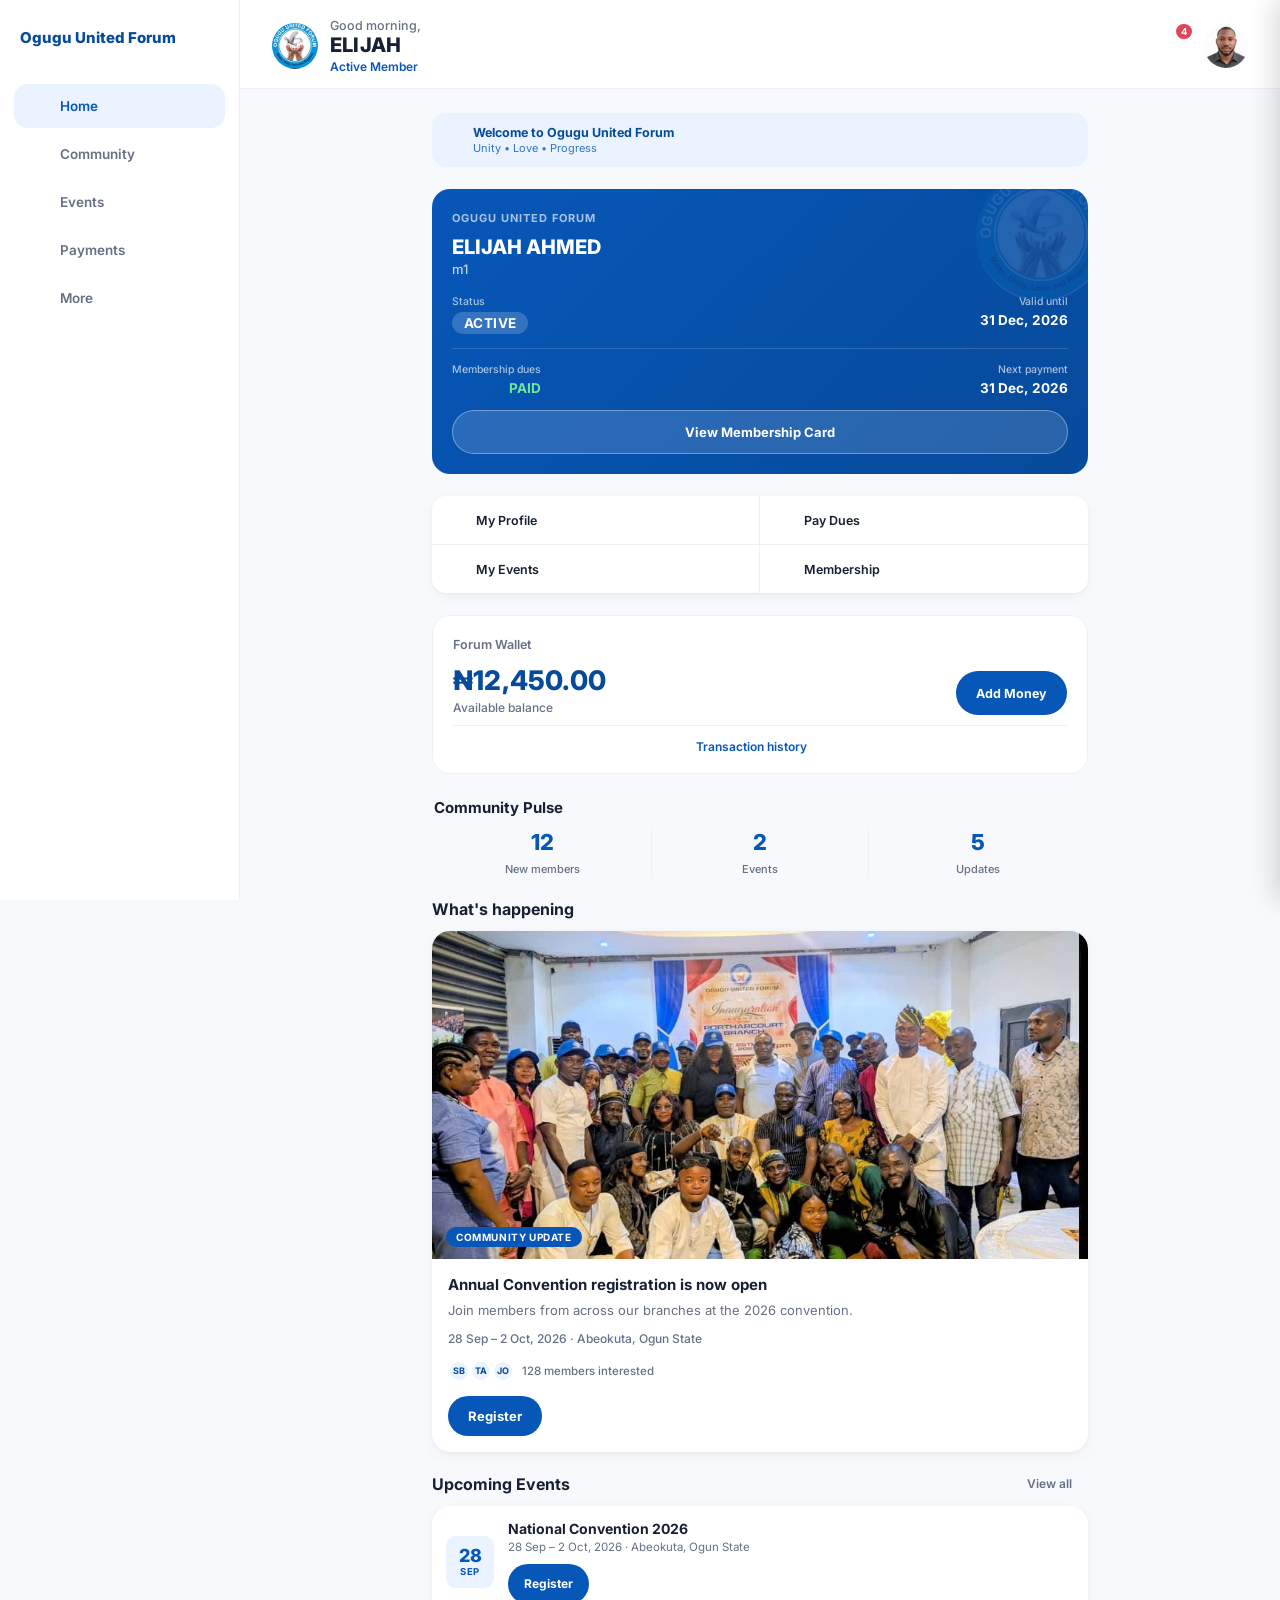
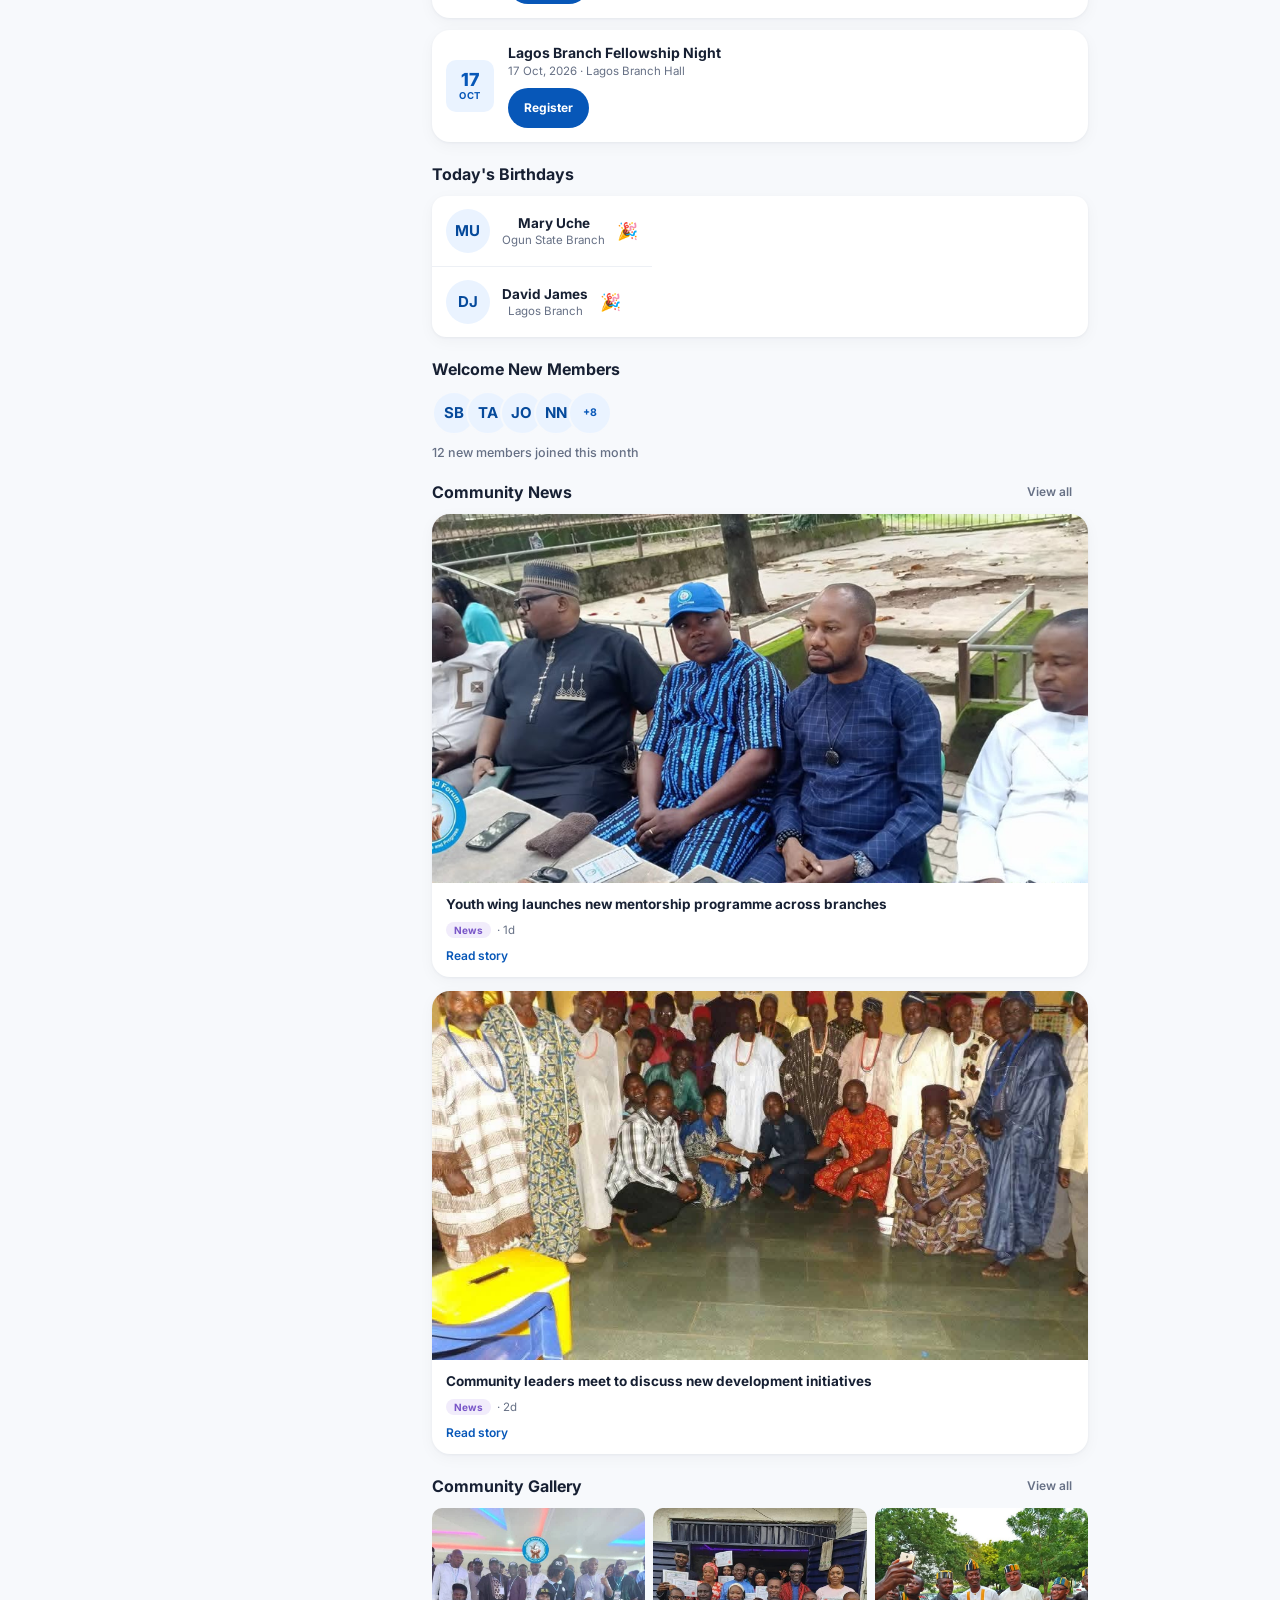
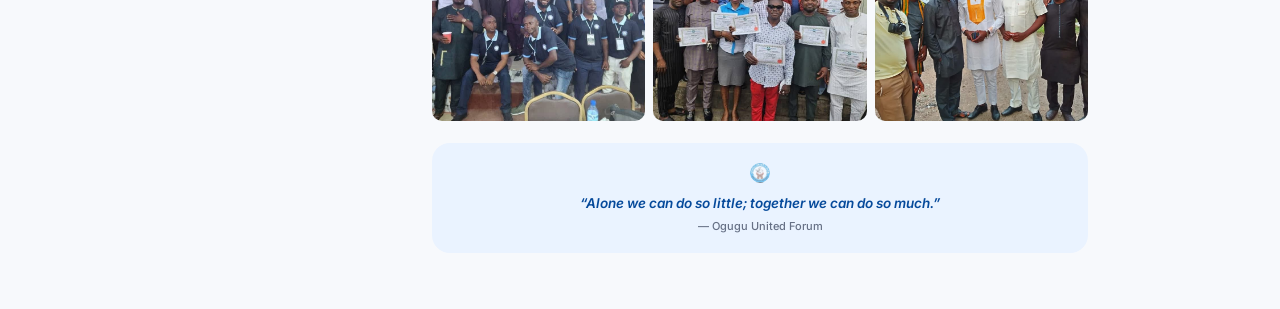
==== index.html @ 06d1356b "Add files via upload" ====
<!DOCTYPE html>
<html lang="en">
<head>
<meta charset="UTF-8">
<meta name="viewport" content="width=device-width, initial-scale=1.0, viewport-fit=cover, interactive-widget=resizes-content">
<title>Ogugu United Forum</title>
<link rel="preconnect" href="https://fonts.googleapis.com">
<link rel="preconnect" href="https://fonts.gstatic.com" crossorigin>
<link href="https://fonts.googleapis.com/css2?family=Inter:wght@400;500;600;700;800&display=swap" rel="stylesheet">
<link rel="stylesheet" href="css/styles.css">
</head>
<body>
<div class="app" id="app">

  <!-- ============ HEADER ============ -->
  <header class="header">
    <div class="header-left">
      <div class="logo-circle"><img src="assets/logo.jpeg" alt="Ogugu United Forum logo"></div>
      <div class="header-text">
        <p class="greeting-eyebrow" id="greetingEyebrow">Good evening,</p>
        <h1 id="greetingName">ELIJAH</h1>
        <p class="active-member">Active Member</p>
      </div>
    </div>
    <div class="header-right">
      <button class="icon-btn" data-action="open-notifications" aria-label="Notifications">
        <i data-lucide="bell"></i>
        <span class="badge" id="notifBadge" hidden>0</span>
      </button>
      <button class="avatar-btn" data-action="open-profile" aria-label="Open profile"><img id="headerAvatar" src="assets/profile-1.jpeg" alt=""></button>
    </div>
  </header>

  <!-- ============ NOTIFICATION PANEL ============ -->
  <aside class="side-panel" id="notifPanel" role="dialog" aria-label="Notifications" aria-hidden="true">
    <div class="side-panel-header">
      <h2>Notifications</h2>
      <button id="closeNotif" class="panel-close" aria-label="Close notifications"><i data-lucide="x"></i></button>
    </div>
    <button class="mark-all-read" id="markAllRead">Mark all as read</button>
    <ul class="notif-list" id="notifList"></ul>
  </aside>

  <!-- ============ VIEWS ============ -->
  <main class="views" id="main">

    <!-- HOME -->
    <section class="view active" id="view-home" aria-label="Home">
      <div class="content">

        <button class="welcome-bar" data-action="open-welcome">
          <i data-lucide="megaphone" class="welcome-icon"></i>
          <span class="welcome-text"><strong>Welcome to Ogugu United Forum</strong><em>Unity &bull; Love &bull; Progress</em></span>
          <i data-lucide="chevron-right" class="welcome-chevron"></i>
        </button>

        <section class="membership-card" aria-label="Membership card">
          <div class="membership-watermark" aria-hidden="true"><img src="assets/logo.jpeg" alt=""></div>
          <p class="membership-org">OGUGU UNITED FORUM</p>
          <p class="membership-name" data-bind="fullName">ELIJAH AHMED</p>
          <p class="membership-id" data-bind="membershipId">OUG-24-000567</p>
          <div class="membership-meta">
            <div><span>Status</span><p class="status-pill">ACTIVE</p></div>
            <div><span>Valid until</span><p>31 Dec, 2026</p></div>
          </div>
          <div class="membership-meta membership-meta-bottom">
            <div><span>Membership dues</span><p class="paid-text"><i data-lucide="check"></i> PAID</p></div>
            <div><span>Next payment</span><p>31 Dec, 2026</p></div>
          </div>
          <button class="view-card-btn" data-action="open-card">View Membership Card</button>
        </section>

        <section class="quick-actions" aria-label="Quick actions">
          <button class="quick-action" data-action="open-profile"><i data-lucide="user"></i><span>My Profile</span></button>
          <button class="quick-action" data-action="pay-dues"><i data-lucide="wallet"></i><span>Pay Dues</span></button>
          <button class="quick-action" data-nav="events"><i data-lucide="calendar"></i><span>My Events</span></button>
          <button class="quick-action" data-action="open-card"><i data-lucide="id-card"></i><span>Membership</span></button>
        </section>

        <section class="wallet-card" aria-label="Forum wallet">
          <div class="wallet-top">
            <span class="wallet-label">Forum Wallet</span>
            <button class="eye-toggle" data-action="toggle-balance" aria-label="Hide balance" aria-pressed="false"><i data-lucide="eye-off"></i></button>
          </div>
          <div class="wallet-mid">
            <div>
              <p class="wallet-balance" data-wallet-balance>₦12,450.00</p>
              <p class="wallet-sub">Available balance</p>
            </div>
            <button class="add-money-btn" data-action="add-money">Add Money</button>
          </div>
          <button class="wallet-history" data-action="view-history">Transaction history <i data-lucide="arrow-right"></i></button>
        </section>

        <section class="pulse" aria-label="Community pulse">
          <h2 class="pulse-title">Community Pulse</h2>
          <div class="pulse-stats" id="homePulse"></div>
        </section>

        <section class="section-block" id="homeHappening"></section>
        <section class="section-block" id="homeEvents"></section>
        <section class="section-block" id="homeBirthdays"></section>
        <section class="section-block" id="homeNewMembers"></section>
        <section class="section-block" id="homeNews"></section>
        <section class="section-block" id="homeGallery"></section>

        <section class="quote-card">
          <img class="quote-mark" src="assets/logo.jpeg" alt="">
          <p class="quote-text">&ldquo;Alone we can do so little; together we can do so much.&rdquo;</p>
          <p class="quote-attr">&mdash; Ogugu United Forum</p>
        </section>
      </div>
    </section>

    <!-- COMMUNITY (feed + people) -->
    <section class="view" id="view-community" aria-label="Community">
      <div class="content">
        <div class="page-head">
          <h1 class="page-title">Community</h1>
          <button class="chat-shortcut" data-nav="chat" aria-label="Messages">
            <i data-lucide="message-circle"></i>
            <span class="count-badge" data-chat-badge hidden>0</span>
          </button>
        </div>
        <div class="search-bar">
          <i data-lucide="search"></i>
          <input type="search" id="communitySearch" placeholder="Search posts, members, branches..." aria-label="Search community">
        </div>
        <div class="pill-row" id="communityTabs" role="tablist" aria-label="Community sections">
          <button class="pill-tab active" data-tab="feed" role="tab">Feed</button>
          <button class="pill-tab" data-tab="members" role="tab">Members</button>
          <button class="pill-tab" data-tab="branches" role="tab">Branches</button>
          <button class="pill-tab" data-tab="directory" role="tab">Directory</button>
        </div>
        <div id="communityOutlet"></div>
      </div>
    </section>

    <!-- EVENTS -->
    <section class="view" id="view-events" aria-label="Events">
      <div class="content">
        <h1 class="page-title">Events</h1>
        <div class="pill-row" role="tablist" aria-label="Event lists">
          <button class="pill-tab active" data-event-tab="upcoming" role="tab">Upcoming</button>
          <button class="pill-tab" data-event-tab="past" role="tab">Past Events</button>
        </div>
        <div id="eventsUpcoming"></div>
        <div id="eventsPast" hidden></div>
      </div>
    </section>

    <!-- PAYMENTS -->
    <section class="view" id="view-payments" aria-label="Payments">
      <div class="content">
        <h1 class="page-title">Payments</h1>
        <section class="dues-card">
          <p class="dues-label">Membership Dues</p>
          <p class="status-pill">PAID</p>
          <p class="dues-next">Next payment: <strong>31 Dec, 2026</strong> &middot; &#8358;10,000</p>
        </section>
        <section class="wallet-card wallet-card-compact" aria-label="Forum wallet">
          <div class="wallet-top">
            <span class="wallet-label">Forum Wallet</span>
            <button class="eye-toggle" data-action="toggle-balance" aria-label="Hide balance" aria-pressed="false"><i data-lucide="eye-off"></i></button>
          </div>
          <div class="wallet-mid">
            <div>
              <p class="wallet-balance" data-wallet-balance>₦12,450.00</p>
              <p class="wallet-sub">Available balance</p>
            </div>
            <button class="add-money-btn" data-action="add-money">Add Money</button>
          </div>
        </section>
        <section class="section-block">
          <h2 class="section-title">Payment History</h2>
          <ul class="txn-list" id="txnList"></ul>
        </section>
      </div>
    </section>

    <!-- CHAT -->
    <section class="view" id="view-chat" aria-label="Chat">
      <div class="chat-layout" id="chatLayout">
        <aside class="chat-list-pane" id="chatListPane" aria-label="Conversations">
          <div class="chat-list-head">
            <h1 class="page-title">Chats</h1>
            <button class="small-btn" data-action="new-chat">New Chat</button>
          </div>
          <div class="search-bar">
            <i data-lucide="search"></i>
            <input type="search" id="chatSearch" placeholder="Search conversations..." aria-label="Search conversations">
          </div>
          <div id="chatList"></div>
        </aside>
        <section class="chat-conv-pane" id="chatConvPane" aria-label="Conversation"></section>
      </div>
    </section>

    <!-- MORE (rendered by app.js) -->
    <section class="view" id="view-more" aria-label="More">
      <div class="content" id="moreOutlet"></div>
    </section>

  </main>

  <!-- ============ BOTTOM NAVIGATION ============ -->
  <nav class="bottom-nav" aria-label="Main">
    <button class="nav-item active" data-nav="home" aria-current="page"><i data-lucide="home"></i><span>Home</span></button>
    <button class="nav-item" data-nav="community"><i data-lucide="users"></i><span>Community</span></button>
    <button class="nav-item" data-nav="events"><i data-lucide="calendar"></i><span>Events</span></button>
    <button class="nav-item" data-nav="payments"><i data-lucide="wallet"></i><span>Payments</span></button>
    <button class="nav-item" data-nav="more"><i data-lucide="grid-2x2"></i><span>More</span></button>
  </nav>
</div>

<!-- ============ MODALS ============ -->
<div class="modal-overlay" id="modalOverlay">

  <div class="modal" id="modal-card" role="dialog" aria-modal="true" aria-labelledby="cardTitle">
    <div class="modal-header"><h3 id="cardTitle">Membership Card</h3><button class="modal-close" data-close aria-label="Close"><i data-lucide="x"></i></button></div>
    <div class="modal-body">
      <div class="mini-card">
        <div class="membership-watermark" aria-hidden="true"><img src="assets/logo.png" alt=""></div>
        <p class="membership-org">OGUGU UNITED FORUM</p>
        <p class="membership-name" data-bind="fullName">ELIJAH AHMED</p>
        <p class="membership-id" data-bind="membershipId">OUG-24-000567</p>
        <div class="membership-meta">
          <div><span>Status</span><p class="status-pill">ACTIVE</p></div>
          <div><span>Valid until</span><p>31 Dec, 2026</p></div>
        </div>
      </div>
    </div>
  </div>

  <div class="modal" id="modal-addmoney" role="dialog" aria-modal="true" aria-labelledby="addTitle">
    <div class="modal-header"><h3 id="addTitle">Add Money to Forum Wallet</h3><button class="modal-close" data-close aria-label="Close"><i data-lucide="x"></i></button></div>
    <div class="modal-body">
      <p class="modal-text mock-note">Prototype only. no real payment is made.</p>
      <div class="preset-row">
        <button type="button" class="preset-btn" data-preset="1000">₦1,000</button>
        <button type="button" class="preset-btn" data-preset="2000">₦2,000</button>
        <button type="button" class="preset-btn" data-preset="5000">₦5,000</button>
        <button type="button" class="preset-btn" data-preset="10000">₦10,000</button>
      </div>
      <label class="modal-label" for="amountInput">Amount (&#8358;)</label>
      <input type="number" id="amountInput" class="modal-input" placeholder="Enter amount" min="1" inputmode="numeric">
      <div class="modal-actions">
        <button class="modal-btn-secondary" data-close>Cancel</button>
        <button class="modal-btn-primary" id="confirmAddMoney">Continue</button>
      </div>
    </div>
  </div>

  <div class="modal modal-lg" id="modal-profile" role="dialog" aria-modal="true" aria-labelledby="profTitle">
    <div class="modal-header"><h3 id="profTitle">Profile</h3><button class="modal-close" data-close aria-label="Close"><i data-lucide="x"></i></button></div>
    <div class="modal-body">
      <div class="profile-view" id="profileView">
        <div class="profile-photo-container">
          <div class="avatar-lg"><img id="profileViewPhoto" src="assets/profile-1.jpeg" alt=""></div>
        </div>
        <p class="profile-name" id="profileViewName">Elijah Ahmed</p>
        <div class="profile-rows" id="profileViewRows"></div>
        <div class="profile-section-title">COMMUNITY ACTIVITY</div>
        <div id="profileActivityFeed" class="feed-list profile-feed"></div>
        <button class="modal-btn-primary" id="editProfileBtn" style="margin-top:16px">Edit Profile</button>
      </div>

      <form class="profile-edit" id="profileEdit" hidden>
        <div class="photo-edit-box">
          <div class="avatar-lg"><img id="editPhotoPreview" src="assets/profile-1.jpeg" alt="Profile preview"></div>
          <div class="photo-edit-actions">
            <button type="button" class="small-btn" id="changePhotoBtn"><i data-lucide="camera"></i> Change Photo</button>
            <button type="button" class="small-btn btn-text-danger" id="removePhotoBtn"><i data-lucide="trash-2"></i> Remove</button>
            <input type="file" id="editPhotoInput" accept="image/*" hidden>
          </div>
        </div>

        <div class="form-grid">
          <div>
            <label class="modal-label" for="editFirstName">First Name</label>
            <input class="modal-input" id="editFirstName" type="text" required maxlength="40">
          </div>
          <div>
            <label class="modal-label" for="editMiddleName">Middle Name</label>
            <input class="modal-input" id="editMiddleName" type="text" maxlength="40">
          </div>
          <div>
            <label class="modal-label" for="editLastName">Last Name</label>
            <input class="modal-input" id="editLastName" type="text" required maxlength="40">
          </div>
        </div>

        <div class="form-grid">
          <div>
            <label class="modal-label" for="editPhone">Phone</label>
            <input class="modal-input" id="editPhone" type="tel" maxlength="30">
          </div>
          <div>
            <label class="modal-label" for="editEmail">Email</label>
            <input class="modal-input" id="editEmail" type="email" maxlength="80">
          </div>
        </div>

        <div class="form-grid">
          <div>
            <label class="modal-label" for="editGender">Gender</label>
            <select class="modal-input" id="editGender">
              <option value="Male">Male</option>
              <option value="Female">Female</option>
            </select>
          </div>
          <div>
            <label class="modal-label" for="editDob">Date of Birth</label>
            <input class="modal-input" id="editDob" type="date">
          </div>
        </div>

        <div class="form-grid">
          <div>
            <label class="modal-label" for="editMaritalStatus">Marital Status</label>
            <select class="modal-input" id="editMaritalStatus">
              <option value="Single">Single</option>
              <option value="Married">Married</option>
              <option value="Divorced">Divorced</option>
              <option value="Widowed">Widowed</option>
            </select>
          </div>
          <div id="editSpouseNameWrap" hidden>
            <label class="modal-label" for="editSpouseName">Spouse Name (Optional)</label>
            <input class="modal-input" id="editSpouseName" type="text" maxlength="60">
          </div>
        </div>

        <div class="form-grid">
          <div>
            <label class="modal-label" for="editOccupation">Occupation</label>
            <input class="modal-input" id="editOccupation" type="text" maxlength="60">
          </div>
          <div>
            <label class="modal-label" for="editCompany">Company / Organization</label>
            <input class="modal-input" id="editCompany" type="text" maxlength="60">
          </div>
        </div>

        <div class="form-grid">
          <div>
            <label class="modal-label" for="editLocation">Residential Location</label>
            <input class="modal-input" id="editLocation" type="text" maxlength="60" placeholder="e.g. Ikeja">
          </div>
          <div>
            <label class="modal-label" for="editState">State</label>
            <input class="modal-input" id="editState" type="text" maxlength="60" placeholder="e.g. Lagos">
          </div>
        </div>

        <div style="margin-bottom: 12px;">
          <label class="modal-label" for="editCountry">Country</label>
          <input class="modal-input" id="editCountry" type="text" maxlength="60" value="Nigeria">
        </div>

        <div class="privacy-settings-box">
          <p class="privacy-box-title">Privacy Controls</p>
          <div class="privacy-row">
            <span>Phone number</span>
            <select class="privacy-select" id="privPhone">
              <option value="private">Private</option>
              <option value="public">Public</option>
            </select>
          </div>
          <div class="privacy-row">
            <span>Email address</span>
            <select class="privacy-select" id="privEmail">
              <option value="private">Private</option>
              <option value="public">Public</option>
            </select>
          </div>
          <div class="privacy-row">
            <span>Occupation &amp; Company</span>
            <select class="privacy-select" id="privOccupation">
              <option value="members">Visible to Members</option>
              <option value="private">Private</option>
            </select>
          </div>
          <div class="privacy-row">
            <span>Marital Status</span>
            <select class="privacy-select" id="privMarital">
              <option value="members">Visible to Members</option>
              <option value="private">Private</option>
            </select>
          </div>
          <div class="privacy-row">
            <span>Location</span>
            <select class="privacy-select" id="privLocation">
              <option value="members">Visible to Members</option>
              <option value="private">Private</option>
            </select>
          </div>
        </div>

        <div class="read-only-notice">
          <p><strong>Community Controlled Fields:</strong> Membership ID, Status, Join Date, and Branch assignment can only be updated by Forum Administration.</p>
        </div>

        <div class="modal-actions">
          <button type="button" class="modal-btn-secondary" id="cancelEditProfile">Cancel</button>
          <button type="submit" class="modal-btn-primary">Save Changes</button>
        </div>
      </form>
    </div>
  </div>

  <div class="modal" id="modal-welcome" role="dialog" aria-modal="true" aria-labelledby="welcomeTitle">
    <div class="modal-header"><h3 id="welcomeTitle">Announcement</h3><button class="modal-close" data-close aria-label="Close"><i data-lucide="x"></i></button></div>
    <div class="modal-body">
      <p class="modal-text">Welcome to Ogugu United Forum &mdash; a community built on Unity, Love and Progress. Stay connected with your branch, your members, and everything happening across the forum right here.</p>
    </div>
  </div>

  <div class="modal" id="modal-detail" role="dialog" aria-modal="true" aria-labelledby="detailTitle">
    <div class="modal-header"><h3 id="detailTitle">Details</h3><button class="modal-close" data-close aria-label="Close"><i data-lucide="x"></i></button></div>
    <div class="modal-body" id="detailBody"></div>
  </div>

  <div class="modal modal-sheet" id="modal-comments" role="dialog" aria-modal="true" aria-labelledby="commentsTitle">
    <div class="modal-header"><h3 id="commentsTitle">Post</h3><button class="modal-close" data-close aria-label="Close post"><i data-lucide="x"></i></button></div>
    <div class="modal-body sheet-body" id="commentsBody"></div>
  </div>

  <div class="modal" id="modal-post" role="dialog" aria-modal="true" aria-labelledby="postModalTitle">
    <div class="modal-header"><h3 id="postModalTitle">Create Post</h3><button class="modal-close" data-close aria-label="Close"><i data-lucide="x"></i></button></div>
    <form class="modal-body" id="postForm">
      <div class="composer-who" id="composerWho"></div>
      <div class="composer-audience-picker">
        <label class="modal-label" for="postAudienceSelect">Post to:</label>
        <select id="postAudienceSelect" class="modal-input audience-select"></select>
      </div>
      <label class="sr-only" for="postText">What's on your mind?</label>
      <textarea id="postText" class="post-textarea" rows="4" maxlength="1000" placeholder="What's on your mind?"></textarea>
      <div class="post-previews" id="postPreviews"></div>
      <div class="composer-tools">
        <button type="button" class="attach-btn" id="attachBtn"><i data-lucide="image"></i> Add photo</button>
        <input type="file" id="postImages" accept="image/*" multiple hidden>
        <span class="char-count" id="postCount">0/1000</span>
      </div>
      <div class="modal-actions">
        <button type="button" class="modal-btn-secondary" data-close>Cancel</button>
        <button type="submit" class="modal-btn-primary" id="postSubmit" disabled>Post</button>
      </div>
    </form>
  </div>

  <div class="modal" id="modal-share" role="dialog" aria-modal="true" aria-labelledby="shareTitle">
    <div class="modal-header"><h3 id="shareTitle">Share post</h3><button class="modal-close" data-close aria-label="Close"><i data-lucide="x"></i></button></div>
    <div class="modal-body share-options">
      <button class="share-row" data-share="copy"><span>Copy Link</span></button>
      <button class="share-row" data-share="whatsapp"><span>Share to WhatsApp</span></button>
      <button class="share-row" data-share="native"><span>Share&hellip;</span></button>
    </div>
  </div>

  <div class="modal" id="modal-confirm" role="alertdialog" aria-modal="true" aria-labelledby="confirmTitle" aria-describedby="confirmMessage">
    <div class="modal-header"><h3 id="confirmTitle">Confirm</h3></div>
    <div class="modal-body">
      <p class="modal-text" id="confirmMessage"></p>
      <div class="modal-actions" style="margin-top:18px">
        <button class="modal-btn-secondary" id="confirmCancel">Cancel</button>
        <button class="modal-btn-primary" id="confirmOk">Confirm</button>
      </div>
    </div>
  </div>

  <div class="modal" id="modal-newchat" role="dialog" aria-modal="true" aria-labelledby="newChatTitle">
    <div class="modal-header"><h3 id="newChatTitle">New Chat</h3><button class="modal-close" data-close aria-label="Close"><i data-lucide="x"></i></button></div>
    <div class="modal-body">
      <div class="search-bar"><i data-lucide="search"></i><input type="search" id="newChatSearch" placeholder="Search members..." aria-label="Search members"></div>
      <div class="member-list newchat-list" id="newChatList"></div>
    </div>
  </div>
</div>

<!-- ============ LIGHTBOX ============ -->
<div class="lightbox" id="lightbox" role="dialog" aria-modal="true" aria-label="Image viewer" aria-hidden="true">
  <button class="lightbox-close" id="lightboxClose" aria-label="Close image viewer"><i data-lucide="x"></i></button>
  <button class="lightbox-nav lightbox-prev" id="lightboxPrev" aria-label="Previous image"><i data-lucide="chevron-left"></i></button>
  <div class="lightbox-content">
    <img id="lightboxImage" src="" alt="">
    <p class="lightbox-caption" id="lightboxCaption"></p>
  </div>
  <button class="lightbox-nav lightbox-next" id="lightboxNext" aria-label="Next image"><i data-lucide="chevron-right"></i></button>
</div>

<div class="toast" id="toast" role="status" aria-live="polite"></div>

<script src="https://cdn.jsdelivr.net/npm/lucide@0.460.0/dist/umd/lucide.js"></script>
<script src="js/storage.js"></script>
<script src="js/mock-data.js"></script>
<script src="js/services.js"></script>
<script src="js/services/post-service.js"></script>
<script src="js/services/comment-service.js"></script>
<script src="js/services/chat-service.js"></script>
<script src="js/services/notification-service.js"></script>
<script src="js/router.js"></script>
<script src="js/ui.js"></script>
<script src="js/feed.js"></script>
<script src="js/chat.js"></script>
<script src="js/app.js"></script>
</body>
</html>
---- css/styles.css ----
/* =========================================================
   RESET
========================================================= */
*, *::before, *::after { box-sizing: border-box; }
html, body { margin: 0; padding: 0; }
button { font-family: inherit; border: none; background: none; cursor: pointer; padding: 0; color: inherit; }
img { display: block; max-width: 100%; }
ul { list-style: none; margin: 0; padding: 0; }
input { font-family: inherit; }
button:focus-visible, input:focus-visible, .welcome-bar:focus-visible {
  outline: 2px solid var(--primary);
  outline-offset: 2px;
}

/* =========================================================
   VARIABLES
========================================================= */
:root {
  --primary: #0757B8;
  --primary-dark: #064A9B;
  --text: #172033;
  --text-secondary: #667085;
  --bg: #F7F9FC;
  --white: #FFFFFF;
  --success: #22A06B;
  --success-bg: #E7F6EF;
  --orange: #F59E0B;
  --pink: #E85D8E;
  --purple: #7956C8;
  --border: #EDF0F5;
  --light-blue: #EAF3FF;
  --shadow: 0 1px 3px rgba(23, 32, 51, 0.05), 0 4px 16px rgba(23, 32, 51, 0.04);
  --radius-lg: 18px;
  --radius-md: 14px;
  --radius-sm: 10px;
}

/* =========================================================
   GLOBAL
========================================================= */
body {
  font-family: 'Inter', -apple-system, BlinkMacSystemFont, 'Segoe UI', sans-serif;
  background: var(--bg);
  color: var(--text);
  -webkit-font-smoothing: antialiased;
}

.app {
  max-width: 460px;
  margin: 0 auto;
  min-height: 100vh;
  background: var(--bg);
  position: relative;
  padding-bottom: 88px;
}

@media (min-width: 700px) {
  .app { margin-top: 24px; margin-bottom: 24px; border-radius: 28px; overflow: hidden; box-shadow: 0 10px 40px rgba(23,32,51,0.12); min-height: auto; }
  body { display: flex; justify-content: center; background: #E6EAF0; }
}

.content {
  padding: 16px 18px 8px;
  display: flex;
  flex-direction: column;
  gap: 22px;
}

.page-title {
  font-size: 22px;
  font-weight: 800;
  margin: 4px 0 2px;
}

/* =========================================================
   HEADER
========================================================= */
.header {
  display: flex;
  align-items: center;
  justify-content: space-between;
  padding: 18px 18px 14px;
  background: var(--white);
}

.header-left { display: flex; align-items: center; gap: 12px; }

.logo-circle {
  width: 46px;
  height: 46px;
  border-radius: 50%;
  overflow: hidden;
  flex-shrink: 0;
  background: var(--light-blue);
}
.logo-circle img { width: 100%; height: 100%; object-fit: cover; }
.logo-fallback { display: flex; align-items: center; justify-content: center; border: 2px solid var(--primary); }
.logo-fallback::after { content: "OUF"; font-size: 10px; font-weight: 800; color: var(--primary); }

.greeting-eyebrow { font-size: 12.5px; color: var(--text-secondary); margin: 0; font-weight: 500; }
.header-text h1 { font-size: 20px; font-weight: 800; margin: 0; line-height: 1.2; letter-spacing: 0.2px; }
.active-member { font-size: 12px; color: var(--primary); margin: 2px 0 0; font-weight: 600; }

.header-right { display: flex; align-items: center; gap: 14px; }

.icon-btn {
  position: relative;
  width: 44px;
  height: 44px;
  display: flex;
  align-items: center;
  justify-content: center;
  color: var(--text);
}
.icon-btn i { width: 21px; height: 21px; }

.badge {
  position: absolute;
  top: 0px;
  right: -2px;
  background: #E0455A;
  color: #fff;
  font-size: 9.5px;
  font-weight: 700;
  padding: 1px 5px;
  border-radius: 20px;
  line-height: 1.4;
}

.avatar-btn {
  width: 44px;
  height: 44px;
  border-radius: 50%;
  overflow: hidden;
  background: var(--light-blue);
  flex-shrink: 0;
}
.avatar-btn img { width: 100%; height: 100%; object-fit: cover; }

/* =========================================================
   SIDE PANEL (notifications)
========================================================= */
.side-panel {
  position: fixed;
  top: 0;
  right: 0;
  width: min(320px, 88vw);
  height: 100%;
  background: var(--white);
  z-index: 60;
  box-shadow: -6px 0 24px rgba(0,0,0,0.15);
  transform: translateX(100%);
  transition: transform 0.25s ease;
  display: flex;
  flex-direction: column;
}
.side-panel.open { transform: translateX(0); }

.side-panel-header {
  display: flex;
  align-items: center;
  justify-content: space-between;
  padding: 20px 20px 8px;
}
.side-panel-header h2 { margin: 0; font-size: 17px; font-weight: 800; }
.panel-close { width: 44px; height: 44px; margin-right: -10px; display: flex; align-items: center; justify-content: center; color: var(--text-secondary); }
.panel-close i { width: 18px; height: 18px; }


.notif-list { padding: 0 12px; overflow-y: auto; flex: 1; }
.notif-list li { border-radius: var(--radius-sm); }
.notif-item {
  display: flex; align-items: center; justify-content: space-between; gap: 10px;
  width: 100%; text-align: left; padding: 12px 10px; min-height: 52px; border-radius: var(--radius-sm);
}
.notif-item:hover { background: var(--bg); }
.notif-item.unread { position: relative; padding-left: 20px; }
.notif-item.unread::before { content: ""; position: absolute; left: 8px; top: 50%; transform: translateY(-50%); width: 6px; height: 6px; border-radius: 50%; background: var(--primary); }
.notif-text { font-size: 13.5px; font-weight: 500; line-height: 1.4; color: var(--text); }
.notif-item.unread .notif-text { font-weight: 700; }
.notif-time { font-size: 11px; color: var(--text-secondary); flex-shrink: 0; white-space: nowrap; }

/* =========================================================
   VIEWS
========================================================= */
.view { display: none; animation: fadeSlideIn 0.28s ease; }
.view.active { display: block; }

@keyframes fadeSlideIn {
  from { opacity: 0; transform: translateY(6px); }
  to { opacity: 1; transform: translateY(0); }
}

@media (prefers-reduced-motion: reduce) {
  .view { animation: none; }
}

/* =========================================================
   WELCOME BAR
========================================================= */
.welcome-bar {
  width: 100%;
  display: flex;
  align-items: center;
  gap: 10px;
  background: var(--light-blue);
  border-radius: var(--radius-md);
  padding: 12px 14px;
  text-align: left;
}
.welcome-icon { width: 17px; height: 17px; color: var(--primary); flex-shrink: 0; }
.welcome-text { flex: 1; min-width: 0; display: flex; flex-direction: column; gap: 1px; }
.welcome-text strong { font-size: 12.5px; font-weight: 700; color: var(--primary-dark); }
.welcome-text em { font-size: 11px; font-style: normal; color: var(--primary); opacity: 0.8; }
.welcome-chevron { width: 17px; height: 17px; color: var(--primary); flex-shrink: 0; }

/* =========================================================
   MEMBERSHIP CARD
========================================================= */
.membership-card {
  position: relative;
  overflow: hidden;
  background: linear-gradient(135deg, var(--primary) 0%, var(--primary-dark) 100%);
  border-radius: var(--radius-lg);
  padding: 22px 20px 20px;
  color: #fff;
}

.membership-watermark {
  position: absolute;
  right: -18px;
  top: -18px;
  width: 130px;
  height: 130px;
  opacity: 0.12;
  pointer-events: none;
}
.membership-watermark img { width: 100%; height: 100%; object-fit: cover; border-radius: 50%; }

.membership-org {
  font-size: 11px;
  font-weight: 700;
  letter-spacing: 1px;
  color: rgba(255,255,255,0.65);
  margin: 0 0 10px;
  position: relative;
}
.membership-name { font-size: 20px; font-weight: 800; margin: 0 0 2px; position: relative; }
.membership-id { font-size: 13px; font-weight: 500; color: rgba(255,255,255,0.75); margin: 0 0 18px; letter-spacing: 0.3px; position: relative; }

.membership-meta {
  display: flex;
  justify-content: space-between;
  gap: 10px;
  position: relative;
  margin-bottom: 14px;
}
.membership-meta-bottom { padding-top: 14px; border-top: 1px solid rgba(255,255,255,0.16); }
.membership-meta span { display: block; font-size: 10.5px; color: rgba(255,255,255,0.65); margin-bottom: 4px; font-weight: 500; }
.membership-meta p { margin: 0; font-size: 13.5px; font-weight: 700; }
.membership-meta > div:last-child { text-align: right; }

.status-pill {
  display: inline-block;
  background: rgba(255,255,255,0.18);
  color: #fff;
  font-size: 10.5px;
  font-weight: 700;
  padding: 3px 12px;
  border-radius: 20px;
  letter-spacing: 0.4px;
}
.dues-card .status-pill,
.profile-rows .status-pill,
.mini-card .status-pill { background: var(--success-bg); color: var(--success); }

.paid-text {
  display: flex;
  align-items: center;
  gap: 4px;
  justify-content: flex-end;
  color: #6EE7A0 !important;
}
.paid-text i { width: 13px; height: 13px; }

.view-card-btn {
  position: relative;
  width: 100%;
  background: rgba(255,255,255,0.14);
  border: 1px solid rgba(255,255,255,0.35);
  color: #fff;
  font-size: 13px;
  font-weight: 700;
  min-height: 44px;
  padding: 0 11px;
  border-radius: 24px;
  text-align: center;
}

/* =========================================================
   QUICK ACTIONS
========================================================= */
.quick-actions {
  display: grid;
  grid-template-columns: 1fr 1fr;
  background: var(--white);
  border-radius: var(--radius-md);
  box-shadow: var(--shadow);
  overflow: hidden;
}

.quick-action {
  display: flex;
  align-items: center;
  gap: 10px;
  padding: 15px 16px;
  min-height: 44px;
  border-bottom: 1px solid var(--border);
}
.quick-action:nth-child(odd) { border-right: 1px solid var(--border); }
.quick-action:nth-last-child(-n+2) { border-bottom: none; }
.quick-action i { width: 18px; height: 18px; color: var(--primary); flex-shrink: 0; }
.quick-action span { font-size: 12.5px; font-weight: 600; color: var(--text); }

/* =========================================================
   WALLET
========================================================= */
.wallet-card {
  background: var(--white);
  border: 1px solid var(--border);
  border-radius: var(--radius-lg);
  padding: 18px 20px 6px;
}

.wallet-top { display: flex; align-items: center; justify-content: space-between; margin-bottom: 10px; }
.wallet-label { font-size: 12.5px; font-weight: 600; color: var(--text-secondary); }
.eye-toggle { color: var(--text-secondary); width: 44px; height: 44px; margin: -12px -12px -12px 0; display: flex; align-items: center; justify-content: center; }
.eye-toggle i { width: 16px; height: 16px; }

.wallet-mid { display: flex; align-items: flex-end; justify-content: space-between; gap: 10px; margin-bottom: 4px; }
.wallet-card-compact { padding-bottom: 20px; }
.wallet-balance { font-size: 27px; font-weight: 800; margin: 0; letter-spacing: 0.2px; color: var(--primary-dark); }
.wallet-sub { font-size: 12px; color: var(--text-secondary); margin: 3px 0 0; font-weight: 500; }

.wallet-history {
  display: flex;
  align-items: center;
  gap: 4px;
  font-size: 12px;
  font-weight: 600;
  color: var(--primary);
  width: 100%;
  justify-content: center;
  padding: 13px 0;
  margin-top: 10px;
  border-top: 1px solid var(--border);
}
.wallet-history i { width: 14px; height: 14px; }

.add-money-btn {
  background: var(--primary);
  color: #fff;
  font-size: 12.5px;
  font-weight: 700;
  min-height: 44px;
  padding: 0 20px;
  border-radius: 22px;
  flex-shrink: 0;
}

/* =========================================================
   COMMUNITY PULSE
========================================================= */
.pulse { padding: 2px 2px 0; }
.pulse-title { font-size: 15px; font-weight: 700; margin: 0 0 12px; color: var(--text); }
.pulse-stats { display: flex; }
.pulse-stat { flex: 1; text-align: center; border-right: 1px solid var(--border); }
.pulse-stat:last-child { border-right: none; }
.pulse-num { font-size: 22px; font-weight: 800; color: var(--primary); margin: 0 0 2px; }
.pulse-stat span { font-size: 11px; color: var(--text-secondary); font-weight: 500; }

/* =========================================================
   SECTION BLOCK (generic)
========================================================= */
.section-block { display: flex; flex-direction: column; gap: 12px; }
.section-header { display: flex; align-items: center; justify-content: space-between; }
.section-title { font-size: 16px; font-weight: 700; margin: 0; color: var(--text); }
.view-all {
  min-height: 44px;
  margin: -12px 0;
  padding-left: 12px;
  display: flex;
  align-items: center;
  gap: 3px;
  font-size: 12px;
  font-weight: 600;
  color: var(--text-secondary);
}
.view-all i { width: 13px; height: 13px; }

/* =========================================================
   WHAT'S HAPPENING
========================================================= */
.happening-card {
  background: var(--white);
  border-radius: var(--radius-lg);
  box-shadow: var(--shadow);
  overflow: hidden;
}
.happening-image { position: relative; width: 100%; aspect-ratio: 2/1; background: var(--light-blue); overflow: hidden; }
.happening-image img { width: 100%; height: 100%; object-fit: cover; }
.img-fallback { background: linear-gradient(135deg, #E9EDF4 0%, #DCE3EE 100%) !important; position: relative; }
.img-fallback img { display: none; }
.img-fallback::after {
  content: "";
  position: absolute;
  inset: 0;
  margin: auto;
  width: 30px;
  height: 30px;
  background: #B9C3D4;
  -webkit-mask: url("data:image/svg+xml,%3Csvg xmlns='http://www.w3.org/2000/svg' viewBox='0 0 24 24' fill='none' stroke='%23000' stroke-width='2'%3E%3Crect x='3' y='3' width='18' height='18' rx='2'/%3E%3Ccircle cx='9' cy='9' r='2'/%3E%3Cpath d='m21 15-5-5L5 21'/%3E%3C/svg%3E") center/contain no-repeat;
  mask: url("data:image/svg+xml,%3Csvg xmlns='http://www.w3.org/2000/svg' viewBox='0 0 24 24' fill='none' stroke='%23000' stroke-width='2'%3E%3Crect x='3' y='3' width='18' height='18' rx='2'/%3E%3Ccircle cx='9' cy='9' r='2'/%3E%3Cpath d='m21 15-5-5L5 21'/%3E%3C/svg%3E") center/contain no-repeat;
}

.happening-eyebrow {
  position: absolute;
  left: 14px;
  bottom: 12px;
  font-size: 10px;
  font-weight: 700;
  letter-spacing: 0.6px;
  color: #fff;
  text-transform: uppercase;
  background: var(--primary);
  padding: 4px 10px;
  border-radius: 20px;
  z-index: 1;
}

.happening-body { padding: 16px; }
.happening-title { font-size: 15px; font-weight: 700; margin: 0 0 6px; line-height: 1.35; }
.happening-text { font-size: 13px; color: var(--text-secondary); margin: 0 0 10px; line-height: 1.5; }
.happening-meta { font-size: 12px; color: var(--text-secondary); margin: 0 0 14px; font-weight: 500; }

.happening-footer { display: flex; align-items: center; gap: 8px; margin-bottom: 14px; }
.mini-avatar-stack { display: flex; }
.interested-text { font-size: 11.5px; color: var(--text-secondary); font-weight: 500; }

.register-btn {
  background: var(--primary);
  color: #fff;
  font-size: 13px;
  font-weight: 700;
  min-height: 40px;
  padding: 0 20px;
  border-radius: 22px;
}
.register-btn.registered { background: var(--success); }
.register-btn-sm { padding: 0 16px; min-height: 40px; font-size: 12px; }

/* =========================================================
   EVENT ROW (compact horizontal card)
========================================================= */
.event-row {
  display: flex;
  gap: 14px;
  background: var(--white);
  border-radius: var(--radius-lg);
  box-shadow: var(--shadow);
  padding: 14px;
  align-items: center;
}
.event-date {
  flex-shrink: 0;
  width: 48px;
  height: 52px;
  background: var(--light-blue);
  border-radius: var(--radius-sm);
  display: flex;
  flex-direction: column;
  align-items: center;
  justify-content: center;
}
.event-day { font-size: 18px; font-weight: 800; color: var(--primary); line-height: 1.1; }
.event-month { font-size: 9.5px; font-weight: 700; color: var(--primary); letter-spacing: 0.4px; }
.event-info { flex: 1; min-width: 0; }
.event-title { font-size: 14px; font-weight: 700; margin: 0 0 3px; }
.event-sub { font-size: 11.5px; color: var(--text-secondary); margin: 0 0 10px; }

/* =========================================================
   BIRTHDAYS
========================================================= */
.birthday-list {
  background: var(--white);
  border-radius: var(--radius-md);
  box-shadow: var(--shadow);
  overflow: hidden;
}
.birthday-row {
  display: flex;
  align-items: center;
  gap: 12px;
  padding: 13px 14px;
  border-bottom: 1px solid var(--border);
}
.birthday-row:last-child { border-bottom: none; }
.birthday-text { flex: 1; min-width: 0; display: flex; flex-direction: column; }
.birthday-name { font-size: 13.5px; font-weight: 700; margin: 0; display: block; }
.birthday-branch { font-size: 11.5px; color: var(--text-secondary); margin: 2px 0 0; display: block; }
.birthday-wish { font-size: 17px; flex-shrink: 0; }


/* =========================================================
   COMMUNITY NEWS
========================================================= */
.news-list { display: flex; flex-direction: column; gap: 14px; }
.news-card {
  display: block;
  width: 100%;
  text-align: left;
  background: var(--white);
  border-radius: var(--radius-lg);
  box-shadow: var(--shadow);
  overflow: hidden;
}
.news-image { width: 100%; aspect-ratio: 16/9; background: var(--light-blue); overflow: hidden; }
.news-image img { width: 100%; height: 100%; object-fit: cover; }
.news-title { font-size: 13.5px; font-weight: 700; margin: 12px 14px 8px; line-height: 1.4; }
.news-meta { font-size: 11.5px; color: var(--text-secondary); margin: 0 14px 10px; display: flex; align-items: center; gap: 6px; }
.news-tag { font-size: 10px; font-weight: 700; padding: 2px 8px; border-radius: 20px; }
.news-tag-purple { background: #F1ECFB; color: var(--purple); }
.news-tag-orange { background: #FEF3DE; color: var(--orange); }
.read-more { display: flex; align-items: center; gap: 3px; font-size: 12px; font-weight: 600; color: var(--primary); margin: 0 14px 14px; }
.read-more i { width: 13px; height: 13px; }

/* =========================================================
   GALLERY
========================================================= */
.gallery-row { display: grid; grid-template-columns: repeat(3, 1fr); gap: 8px; }
.gallery-thumb { aspect-ratio: 1/1; border-radius: var(--radius-sm); overflow: hidden; background: var(--light-blue); }
.gallery-thumb img { width: 100%; height: 100%; object-fit: cover; }

/* =========================================================
   NEW MEMBERS
========================================================= */
.new-members-row { display: flex; flex-direction: column; gap: 10px; }
.avatar-stack { display: flex; }
.avatar-more {
  display: flex;
  align-items: center;
  justify-content: center;
  background: var(--light-blue);
  color: var(--primary);
  font-size: 10.5px;
  font-weight: 700;
  margin-left: -10px;
  border: 2px solid var(--bg);
}
.new-members-text { font-size: 12.5px; color: var(--text-secondary); font-weight: 500; margin: 0; }

/* =========================================================
   QUOTE CARD
========================================================= */
.quote-card {
  background: var(--light-blue);
  border-radius: var(--radius-lg);
  padding: 20px 18px;
  text-align: center;
  position: relative;
}
.quote-mark { width: 20px; height: 20px; border-radius: 50%; opacity: 0.5; margin: 0 auto 10px; }
.quote-text { font-size: 13.5px; font-style: italic; font-weight: 600; color: var(--primary-dark); margin: 0 0 6px; line-height: 1.5; }
.quote-attr { font-size: 11px; color: var(--text-secondary); margin: 0; font-weight: 500; }

/* =========================================================
   BOTTOM NAVIGATION
========================================================= */
.bottom-nav {
  position: fixed;
  bottom: 0;
  left: 0;
  right: 0;
  max-width: 460px;
  margin: 0 auto;
  background: var(--white);
  display: flex;
  align-items: center;
  justify-content: space-around;
  padding: 8px 4px calc(8px + env(safe-area-inset-bottom, 0px));
  border-top: 1px solid var(--border);
  z-index: 40;
}

.nav-item {
  display: flex;
  flex-direction: column;
  align-items: center;
  gap: 3px;
  padding: 6px 12px;
  border-radius: 14px;
  color: var(--text-secondary);
  min-width: 44px;
  min-height: 44px;
  justify-content: center;
  transition: background-color 0.15s ease, color 0.15s ease;
}
.nav-item i { width: 20px; height: 20px; }
.nav-item span { font-size: 10px; font-weight: 600; }
.nav-item.active { background: var(--light-blue); color: var(--primary); }

/* =========================================================
   COMMUNITY PAGE
========================================================= */
.search-bar {
  display: flex;
  align-items: center;
  gap: 8px;
  background: var(--white);
  border: 1px solid var(--border);
  border-radius: var(--radius-md);
  padding: 11px 14px;
}
.search-bar i { width: 17px; height: 17px; color: var(--text-secondary); flex-shrink: 0; }
.search-bar input { flex: 1; border: none; outline: none; font-size: 13.5px; background: transparent; min-height: 40px; }

.pill-row { display: flex; gap: 8px; overflow-x: auto; scrollbar-width: none; }
.pill-row::-webkit-scrollbar { display: none; }
.pill-row .pill-tab { flex-shrink: 0; }
.pill-tab {
  min-height: 40px;
  padding: 0 16px;
  border-radius: 20px;
  background: var(--white);
  border: 1px solid var(--border);
  font-size: 12.5px;
  font-weight: 600;
  color: var(--text-secondary);
}
.pill-tab.active { background: var(--primary); border-color: var(--primary); color: #fff; }


/* =========================================================
   PAYMENTS PAGE
========================================================= */
.dues-card {
  background: var(--white);
  border-radius: var(--radius-lg);
  box-shadow: var(--shadow);
  padding: 18px;
}
.dues-label { font-size: 13px; color: var(--text-secondary); font-weight: 600; margin: 0 0 8px; }
.dues-next { font-size: 12.5px; color: var(--text-secondary); margin: 10px 0 0; }
.dues-next strong { color: var(--text); font-weight: 700; }

.txn-list { display: flex; flex-direction: column; gap: 2px; background: var(--white); border-radius: var(--radius-lg); box-shadow: var(--shadow); overflow: hidden; }
.txn-list li { border-bottom: 1px solid var(--border); }
.txn-list li:last-child { border-bottom: none; }
.txn-row { display: flex; align-items: center; justify-content: space-between; gap: 10px; width: 100%; text-align: left; padding: 14px 16px; min-height: 56px; }
.txn-row .txn-title, .txn-row .txn-date, .txn-row .txn-amount { display: block; }
.txn-row .txn-right { display: flex; flex-direction: column; align-items: flex-end; }
.txn-title { font-size: 13.5px; font-weight: 700; margin: 0 0 3px; }
.txn-date { font-size: 11.5px; color: var(--text-secondary); }
.txn-right { text-align: right; }
.txn-amount { font-size: 13.5px; font-weight: 700; margin: 0 0 3px; color: var(--text); }
.txn-amount-pos { color: var(--success); }
.txn-status { font-size: 10.5px; font-weight: 700; padding: 2px 9px; border-radius: 20px; }
.txn-status.paid { background: var(--success-bg); color: var(--success); }
.txn-status.success, .txn-status.successful { background: var(--light-blue); color: var(--primary); }
.txn-status.pending { background: #FEF3DE; color: var(--orange); }

/* =========================================================
   MORE PAGE
========================================================= */
.more-group { margin-bottom: 22px; }
.more-group-title { font-size: 11.5px; font-weight: 700; letter-spacing: 0.5px; text-transform: uppercase; color: var(--text-secondary); margin: 0 0 8px; }
.more-row {
  display: flex;
  align-items: center;
  gap: 14px;
  width: 100%;
  background: var(--white);
  padding: 13px 14px;
  border-bottom: 1px solid var(--border);
  min-height: 44px;
}
.more-group .more-row:first-of-type { border-radius: var(--radius-md) var(--radius-md) 0 0; }
.more-group .more-row:last-of-type { border-radius: 0 0 var(--radius-md) var(--radius-md); border-bottom: none; }
.more-row i { width: 18px; height: 18px; color: var(--primary); flex-shrink: 0; }
.more-row span { font-size: 13.5px; font-weight: 600; }

/* =========================================================
   MODALS
========================================================= */
.modal-overlay {
  position: fixed;
  inset: 0;
  background: rgba(23, 32, 51, 0.45);
  display: none;
  align-items: flex-end;
  justify-content: center;
  z-index: 100;
}
.modal-overlay.open { display: flex; }
@media (min-width: 560px) { .modal-overlay { align-items: center; } }

.modal {
  display: none;
  background: #fff;
  width: 100%;
  max-width: 420px;
  border-radius: 20px 20px 0 0;
  max-height: 85vh;
  overflow-y: auto;
  animation: modalUp 0.22s ease;
}
.modal.open { display: block; }
@media (min-width: 560px) { .modal { border-radius: 20px; } }

@keyframes modalUp {
  from { transform: translateY(24px); opacity: 0; }
  to { transform: translateY(0); opacity: 1; }
}
@media (prefers-reduced-motion: reduce) { .modal { animation: none; } }

.modal-header {
  display: flex;
  align-items: center;
  justify-content: space-between;
  padding: 18px 20px;
  border-bottom: 1px solid var(--border);
  position: sticky;
  top: 0;
  background: #fff;
}
.modal-header h3 { margin: 0; font-size: 16px; font-weight: 700; }
.modal-close { width: 44px; height: 44px; margin-right: -10px; display: flex; align-items: center; justify-content: center; color: var(--text-secondary); }
.modal-close i { width: 18px; height: 18px; }

.modal-body { padding: 20px; }
.modal-text { font-size: 13.5px; color: var(--text-secondary); line-height: 1.6; margin: 0; }

.modal-label { display: block; font-size: 12.5px; font-weight: 600; margin-bottom: 8px; }
.modal-input {
  width: 100%;
  padding: 13px 14px;
  border: 1.5px solid var(--border);
  border-radius: var(--radius-sm);
  font-size: 15px;
  margin-bottom: 18px;
}
.modal-input:focus { outline: none; border-color: var(--primary); }

.modal-actions { display: flex; gap: 10px; }
.modal-btn-secondary, .modal-btn-primary {
  flex: 1;
  padding: 12px;
  border-radius: 24px;
  font-size: 13.5px;
  font-weight: 700;
  text-align: center;
}
.modal-btn-secondary { background: var(--bg); color: var(--text); }
.modal-btn-primary { background: var(--primary); color: #fff; }

.mini-card {
  position: relative;
  overflow: hidden;
  background: linear-gradient(135deg, var(--primary) 0%, var(--primary-dark) 100%);
  border-radius: var(--radius-lg);
  padding: 20px;
  color: #fff;
}

.profile-view { text-align: center; }
.avatar-lg { width: 78px; height: 78px; border-radius: 50%; overflow: hidden; margin: 0 auto 12px; background: var(--light-blue); }
.avatar-lg img { width: 100%; height: 100%; object-fit: cover; }
.profile-name { font-size: 17px; font-weight: 800; margin: 0 0 18px; }
.profile-rows { text-align: left; border-top: 1px solid var(--border); padding-top: 4px; margin-bottom: 18px; }
.profile-rows > div { display: flex; align-items: center; justify-content: space-between; padding: 10px 0; border-bottom: 1px solid var(--border); }
.profile-rows > div:last-child { border-bottom: none; }
.profile-rows span:first-child { font-size: 12.5px; color: var(--text-secondary); font-weight: 500; }
.profile-rows p { font-size: 13px; font-weight: 700; margin: 0; }

/* =========================================================
   TOAST
========================================================= */
.toast {
  position: fixed;
  left: 50%;
  bottom: 90px;
  transform: translateX(-50%) translateY(20px);
  background: var(--text);
  color: #fff;
  font-size: 13px;
  font-weight: 600;
  padding: 11px 20px;
  border-radius: 24px;
  opacity: 0;
  pointer-events: none;
  transition: opacity 0.25s ease, transform 0.25s ease;
  z-index: 200;
  white-space: nowrap;
  max-width: 90vw;
  overflow: hidden;
  text-overflow: ellipsis;
}
.toast.show { opacity: 1; transform: translateX(-50%) translateY(0); }

/* =========================================================
   RESPONSIVE
========================================================= */
@media (max-width: 360px) {
  .content { padding: 14px 14px 8px; }
  .wallet-balance { font-size: 23px; }
  .quick-actions { gap: 8px; }
}

/* =========================================================
   PHASE 2 — SUB-PAGES, MEMBER LISTS, POLLS, LIGHTBOX, ETC.
========================================================= */

/* Sub-page header (More > X) */
.sub-page-header { display: flex; align-items: center; gap: 12px; margin: 4px 0 2px; }
.sub-page-header .page-title { margin: 0; }
.back-btn { width: 44px; height: 44px; border-radius: 50%; display: flex; align-items: center; justify-content: center; background: var(--white); box-shadow: var(--shadow); flex-shrink: 0; }
.back-btn i { width: 18px; height: 18px; }

/* Member list rows */
.member-list { background: var(--white); border-radius: var(--radius-md); box-shadow: var(--shadow); overflow: hidden; }
.member-row {
  display: flex; align-items: center; gap: 12px; width: 100%; text-align: left;
  padding: 12px 14px; border-bottom: 1px solid var(--border);
}
.member-row:last-child { border-bottom: none; }
.member-row-info { flex: 1; min-width: 0; }
.member-row-name { font-size: 13.5px; font-weight: 700; margin: 0; }
.member-row-branch { font-size: 11.5px; color: var(--text-secondary); margin: 2px 0 0; }
.member-row .status-pill { background: var(--success-bg); color: var(--success); flex-shrink: 0; }

/* Branch cards */
.branch-list { display: flex; flex-direction: column; gap: 10px; }
.branch-card { background: var(--white); border-radius: var(--radius-md); box-shadow: var(--shadow); padding: 14px 16px; }
.branch-name { font-size: 14px; font-weight: 700; margin: 0 0 4px; }
.branch-loc { font-size: 12px; color: var(--text-secondary); margin: 0 0 2px; }
.branch-count { font-size: 12px; color: var(--primary); font-weight: 600; margin: 0; }

/* Generic meeting/welfare/tip/language card */
.meeting-card { background: var(--white); border-radius: var(--radius-lg); box-shadow: var(--shadow); padding: 16px; margin-bottom: 10px; }

/* Announcements */
.ann-card { display: flex; flex-direction: column; background: var(--white); border-radius: var(--radius-lg); box-shadow: var(--shadow); overflow: hidden; cursor: pointer; }
.ann-body { padding: 14px; }
.ann-body .news-title, .ann-body .news-meta { margin-left: 0; margin-right: 0; }
.ann-body .news-meta { margin-bottom: 0; }
.ann-head { display: flex; align-items: center; justify-content: space-between; margin-bottom: 8px; }
.unread-dot { width: 7px; height: 7px; border-radius: 50%; background: var(--primary); flex-shrink: 0; }
.ann-card.unread .news-title { font-weight: 800; }

/* Documents */
.doc-list { display: flex; flex-direction: column; gap: 8px; }
.doc-row {
  display: flex; align-items: center; gap: 12px; width: 100%; text-align: left;
  background: var(--white); border-radius: var(--radius-md); box-shadow: var(--shadow); padding: 12px 14px;
}
.doc-icon { width: 36px; height: 36px; border-radius: 10px; background: var(--light-blue); display: flex; align-items: center; justify-content: center; flex-shrink: 0; }
.doc-icon i { width: 17px; height: 17px; color: var(--primary); }
.doc-info { flex: 1; min-width: 0; }
.doc-title { font-size: 13.5px; font-weight: 700; margin: 0; }
.doc-meta { font-size: 11.5px; color: var(--text-secondary); margin: 2px 0 0; }
.doc-type { font-size: 10.5px; font-weight: 700; color: var(--text-secondary); background: var(--bg); padding: 3px 9px; border-radius: 20px; flex-shrink: 0; }

/* Language corner */
.lang-phrase { font-size: 19px; font-weight: 800; margin: 8px 0 4px; color: var(--primary-dark); }
.lang-translation { font-size: 14px; font-weight: 600; margin: 0; }
.lang-tag { font-size: 10.5px; font-weight: 600; color: var(--text-secondary); margin-left: 6px; }

/* Polls */
.poll-options { display: flex; flex-direction: column; gap: 10px; margin-top: 14px; }
.poll-option { display: flex; align-items: center; gap: 10px; padding: 12px 14px; border: 1.5px solid var(--border); border-radius: var(--radius-sm); font-size: 13.5px; font-weight: 600; cursor: pointer; }
.poll-option input { accent-color: var(--primary); width: 16px; height: 16px; }
.poll-results { display: flex; flex-direction: column; gap: 14px; margin-top: 16px; }
.poll-result-label { display: flex; justify-content: space-between; font-size: 12.5px; font-weight: 600; margin-bottom: 6px; }
.poll-bar-track { height: 8px; background: var(--bg); border-radius: 20px; overflow: hidden; }
.poll-bar-fill { height: 100%; background: var(--primary); border-radius: 20px; }

/* Add money presets */
.preset-row { display: grid; grid-template-columns: repeat(4, 1fr); gap: 8px; margin-bottom: 16px; }
.preset-btn { min-height: 44px; padding: 10px 4px; border: 1.5px solid var(--border); border-radius: var(--radius-sm); font-size: 12px; font-weight: 700; color: var(--primary); text-align: center; }
.preset-btn:hover { background: var(--light-blue); }

/* Detail modal extras */
.detail-image { border-radius: var(--radius-md); margin-bottom: 4px; }
.detail-meta-row { display: flex; align-items: center; gap: 8px; font-size: 13px; color: var(--text-secondary); margin: 8px 0; font-weight: 500; }
.detail-meta-row i { width: 16px; height: 16px; color: var(--primary); flex-shrink: 0; }
.past-badge { display: inline-block; font-size: 11.5px; font-weight: 600; color: var(--text-secondary); background: var(--bg); padding: 6px 14px; border-radius: 20px; }

/* Empty state */
.empty-state { text-align: center; font-size: 13px; color: var(--text-secondary); padding: 28px 10px; }
.empty-inline { text-align: center; font-size: 12.5px; color: var(--text-secondary); padding: 20px; }

/* Notifications: mark all read */
.mark-all-read { margin: 0 12px 4px; padding: 0 10px; min-height: 44px; text-align: left; font-size: 12.5px; font-weight: 600; color: var(--primary); }

/* Settings */
.logout-btn { width: 100%; text-align: center; padding: 13px; border-radius: var(--radius-md); background: #FDEAEA; color: #C0293B; font-size: 13.5px; font-weight: 700; margin-top: 6px; }

/* Profile edit form */
.profile-edit:not([hidden]) { display: flex; flex-direction: column; }

/* Gallery grid (More > Gallery, full) */
.gallery-grid { display: grid; grid-template-columns: repeat(3, 1fr); gap: 8px; }

/* =========================================================
   LIGHTBOX
========================================================= */
.lightbox {
  position: fixed; inset: 0; background: rgba(10, 14, 24, 0.92);
  display: none; align-items: center; justify-content: center; z-index: 300; padding: 20px;
}
.lightbox.open { display: flex; }
.lightbox-content { max-width: 92vw; max-height: 80vh; text-align: center; }
.lightbox-content img { max-width: 100%; max-height: 70vh; border-radius: var(--radius-md); margin: 0 auto; }
.lightbox-content.img-fallback { width: 280px; height: 280px; }
.lightbox-caption { color: #fff; font-size: 13px; margin-top: 14px; opacity: 0.85; }
.lightbox-close {
  position: absolute; top: 18px; right: 18px; width: 44px; height: 44px; border-radius: 50%;
  background: rgba(255,255,255,0.12); color: #fff; display: flex; align-items: center; justify-content: center;
}
.lightbox-nav {
  position: absolute; top: 50%; transform: translateY(-50%); width: 42px; height: 42px; border-radius: 50%;
  background: rgba(255,255,255,0.12); color: #fff; display: flex; align-items: center; justify-content: center;
}
.lightbox-prev { left: 14px; }
.lightbox-next { right: 14px; }

/* Wallet balance sync visibility helper */
.wallet-mid .add-money-btn { flex-shrink: 0; }

/* Ensure fallback icon centers correctly inside any image container */
.news-image, .gallery-thumb, .lightbox-content, .doc-icon { position: relative; }

/* =========================================================
   DESKTOP / TABLET LAYOUT
========================================================= */
@media (min-width: 768px) {
  .app { max-width: 560px; }
  .bottom-nav { max-width: 560px; }
  .gallery-grid { grid-template-columns: repeat(4, 1fr); }
}

@media (min-width: 1024px) {
  body { display: block; background: var(--bg); }
  .app {
    max-width: none; width: 100%; margin: 0; border-radius: 0; box-shadow: none;
    min-height: 100vh; padding-left: 240px; padding-bottom: 32px; overflow: visible;
  }
  .header { padding-left: 32px; padding-right: 32px; border-bottom: 1px solid var(--border); }
  .views { max-width: 720px; margin: 0 auto; }
  .content { padding: 24px 32px; }
  .side-panel { right: 0; }

  /* bottom nav becomes left sidebar */
  .bottom-nav {
    top: 0; bottom: 0; left: 0; right: auto; width: 240px; max-width: none; margin: 0;
    flex-direction: column; justify-content: flex-start; align-items: stretch; gap: 4px;
    padding: 84px 14px 20px; border-top: none; border-right: 1px solid var(--border);
  }
  .bottom-nav::before {
    content: "Ogugu United Forum"; position: absolute; top: 28px; left: 20px;
    font-size: 15px; font-weight: 800; color: var(--primary-dark);
  }
  .nav-item { flex-direction: row; justify-content: flex-start; gap: 12px; padding: 12px 14px; width: 100%; }
  .nav-item span { font-size: 13.5px; }
  .toast { bottom: 32px; left: calc(50% + 120px); }
}

/* =========================================================
   ACCESSIBILITY BASICS
========================================================= */
.sr-only { position: absolute; width: 1px; height: 1px; padding: 0; margin: -1px; overflow: hidden; clip: rect(0,0,0,0); white-space: nowrap; border: 0; }
:focus-visible { outline: 2px solid var(--primary); outline-offset: 2px; }
.avatar-btn:focus-visible, .gallery-thumb:focus-visible, .media-cell:focus-visible { outline-offset: 1px; }

/* =========================================================
   AVATAR SYSTEM
   One component for every person image in the app. Missing
   photos fall back to initials on a deterministic colour, set
   via UI.avatar()'s data-initials attribute.
========================================================= */
.avatar { position: relative; display: inline-flex; align-items: center; justify-content: center; border-radius: 50%; overflow: hidden; flex-shrink: 0; background: var(--light-blue); }
.avatar img { width: 100%; height: 100%; object-fit: cover; }
.av-xs { width: 22px; height: 22px; border: 2px solid var(--white); }
.av-sm { width: 32px; height: 32px; }
.av-md { width: 44px; height: 44px; }
.av-lg { width: 78px; height: 78px; }
.avatar-fallback img { display: none; }
.avatar-fallback::before { content: attr(data-initials); font-weight: 700; color: var(--primary-dark); font-size: 0.4em; letter-spacing: 0.2px; }
.av-lg.avatar-fallback::before { font-size: 26px; }
.av-md.avatar-fallback::before { font-size: 15px; }
.av-sm.avatar-fallback::before { font-size: 11px; }
.av-xs.avatar-fallback::before { font-size: 9px; }
.avatar-wrap { position: relative; display: inline-flex; flex-shrink: 0; }
.online-dot { position: absolute; right: 0; bottom: 0; width: 10px; height: 10px; border-radius: 50%; background: var(--success); border: 2px solid var(--white); }
.avatar-btn-sm { width: 44px; height: 44px; display: flex; align-items: center; justify-content: center; margin-left: -10px; }
.avatar-btn-sm:first-child { margin-left: 0; }
.avatar-btn-sm .avatar { border: 2px solid var(--bg); }
.member-row .status-pill.pending, .status-pill.pending { background: #FEF3DE; color: var(--orange); }

/* =========================================================
   PAGE HEAD (Community) + chat shortcut
========================================================= */
.page-head { display: flex; align-items: center; justify-content: space-between; }
.page-head .page-title { margin: 0; }
.chat-shortcut { position: relative; width: 44px; height: 44px; display: flex; align-items: center; justify-content: center; color: var(--primary); background: var(--light-blue); border-radius: 50%; }
.count-badge { position: absolute; top: -2px; right: -2px; background: #E0455A; color: #fff; font-size: 9.5px; font-weight: 700; padding: 1px 5px; border-radius: 20px; line-height: 1.4; min-width: 16px; text-align: center; }
.more-row .count-badge { position: static; margin-left: auto; flex-shrink: 0; }

/* =========================================================
   RESUABLE STATES — empty / error / skeleton
========================================================= */
.state-card { text-align: center; padding: 32px 16px; }
.state-title { font-size: 13.5px; font-weight: 700; color: var(--text); margin: 0 0 4px; }
.state-text { font-size: 12.5px; color: var(--text-secondary); margin: 0 0 14px; }
.state-btn { display: inline-block; padding: 10px 20px; border-radius: 20px; background: var(--primary); color: #fff; font-size: 12.5px; font-weight: 700; min-height: 40px; }
.state-error .state-title { color: #C0293B; }

.skel-wrap { display: flex; flex-direction: column; gap: 12px; }
.skel-post, .skel-row { background: var(--white); border-radius: var(--radius-lg); box-shadow: var(--shadow); padding: 14px; }
.skel-row { display: flex; align-items: center; gap: 12px; border-radius: var(--radius-md); }
.skel-head { display: flex; align-items: center; gap: 10px; margin-bottom: 12px; }
.skel-circle { width: 40px; height: 40px; border-radius: 50%; background: var(--border); flex-shrink: 0; animation: skelPulse 1.3s ease-in-out infinite; }
.skel-lines { flex: 1; display: flex; flex-direction: column; gap: 6px; }
.skel-lines i, .skel-line, .skel-block { display: block; background: var(--border); border-radius: 6px; animation: skelPulse 1.3s ease-in-out infinite; }
.skel-lines i:first-child { width: 40%; height: 10px; }
.skel-lines i:last-child { width: 25%; height: 8px; }
.skel-line { height: 10px; margin-bottom: 8px; }
.skel-line.short { width: 60%; }
.skel-block { height: 140px; border-radius: var(--radius-md); margin-top: 4px; }
@keyframes skelPulse { 0%, 100% { opacity: 0.55; } 50% { opacity: 1; } }
@media (prefers-reduced-motion: reduce) { .skel-circle, .skel-lines i, .skel-line, .skel-block { animation: none; opacity: 0.7; } }

/* =========================================================
   MOCK-NOTICE / MENUS
========================================================= */
.mock-note { font-size: 11.5px; color: var(--text-secondary); background: var(--bg); border-radius: var(--radius-sm); padding: 8px 10px; margin: 0 0 14px; }
.modal-btn-danger { background: #C0293B; }

/* =========================================================
   COMMUNITY FEED
========================================================= */
.composer-prompt { display: flex; align-items: center; gap: 10px; background: var(--white); border: 1px solid var(--border); border-radius: 24px; padding: 8px 8px 8px 8px; margin-bottom: 12px; }
.composer-btn { flex: 1; text-align: left; padding: 10px 14px; min-height: 40px; border-radius: 20px; background: var(--bg); color: var(--text-secondary); font-size: 13px; }

.filter-row { display: flex; gap: 8px; overflow-x: auto; padding-bottom: 2px; margin-bottom: 14px; scrollbar-width: none; }
.filter-row::-webkit-scrollbar { display: none; }
.filter-chip { flex-shrink: 0; padding: 0 15px; min-height: 40px; display: flex; align-items: center; border-radius: 20px; background: var(--white); border: 1px solid var(--border); font-size: 12.5px; font-weight: 600; color: var(--text-secondary); }
.filter-chip.active { background: var(--primary); border-color: var(--primary); color: #fff; }

.feed-list { display: flex; flex-direction: column; gap: 14px; }
.post { background: var(--white); border: 1px solid var(--border); border-radius: var(--radius-lg); padding: 14px; }
.post-official { border-color: #D7E6FA; }
.post-head { display: flex; align-items: flex-start; gap: 10px; }
.post-who { flex: 1; min-width: 0; }
.post-name { font-size: 13.5px; font-weight: 700; margin: 0; display: flex; align-items: center; gap: 5px; }
.verified { width: 15px; height: 15px; border-radius: 50%; background: var(--primary); color: #fff; font-size: 9px; display: inline-flex; align-items: center; justify-content: center; flex-shrink: 0; }
.post-sub { font-size: 11.5px; color: var(--text-secondary); margin: 1px 0 0; }
.official-tag { display: inline-block; margin: 8px 0 0; font-size: 10px; font-weight: 700; letter-spacing: 0.4px; text-transform: uppercase; color: var(--primary); background: var(--light-blue); padding: 3px 9px; border-radius: 20px; }
.post-title { font-size: 14.5px; font-weight: 700; margin: 10px 0 4px; }
.post-body { font-size: 13.5px; color: var(--text); line-height: 1.5; margin: 8px 0 0; white-space: pre-line; }

.post-menu-wrap { position: relative; }
.post-menu-btn { width: 40px; height: 40px; margin: -8px -8px 0 0; border-radius: 50%; display: flex; align-items: center; justify-content: center; color: var(--text-secondary); font-size: 18px; font-weight: 800; line-height: 1; }
.post-menu { position: absolute; top: 34px; right: 0; background: var(--white); border-radius: var(--radius-sm); box-shadow: 0 8px 24px rgba(23,32,51,0.16); overflow: hidden; z-index: 20; min-width: 130px; }
.post-menu button { display: block; width: 100%; text-align: left; padding: 11px 14px; font-size: 13px; font-weight: 600; min-height: 40px; }
.post-menu button:hover { background: var(--bg); }
.post-menu button.danger { color: #C0293B; }

.media { display: grid; gap: 4px; margin-top: 10px; border-radius: var(--radius-md); overflow: hidden; }
.media-cell { position: relative; display: block; width: 100%; height: 100%; background: var(--light-blue); }
.media-cell img { width: 100%; height: 100%; object-fit: cover; display: block; }
.media-1 { grid-template-columns: 1fr; }
.media-1 .media-cell { aspect-ratio: 16/11; }
.media-2 { grid-template-columns: 1fr 1fr; }
.media-2 .media-cell { aspect-ratio: 1/1; }
.media-3 { grid-template-columns: 2fr 1fr; grid-template-rows: 1fr 1fr; }
.media-3 .media-cell:first-child { grid-row: 1 / 3; }
.media-3 .media-cell { aspect-ratio: auto; height: 100%; }
.media-4 { grid-template-columns: 1fr 1fr; grid-template-rows: 1fr 1fr; }
.media-4 .media-cell { aspect-ratio: 1/1; }
.media-more { position: absolute; inset: 0; background: rgba(10,14,24,0.5); color: #fff; font-size: 20px; font-weight: 700; display: flex; align-items: center; justify-content: center; }

.post-stats { display: flex; align-items: center; justify-content: space-between; margin-top: 12px; padding-top: 10px; border-top: 1px solid var(--border); font-size: 12px; color: var(--text-secondary); }
.stat-link { font-size: 12px; color: var(--text-secondary); min-height: 40px; padding: 0 4px; }
.post-actions { display: flex; margin-top: 4px; }
.post-action { flex: 1; display: flex; align-items: center; justify-content: center; gap: 6px; min-height: 40px; border-radius: var(--radius-sm); font-size: 12.5px; font-weight: 600; color: var(--text-secondary); }
.post-action span:first-child { font-size: 16px; }
.post-action.liked { color: #C0293B; }
.post-action:hover { background: var(--bg); }

.comments-inline { margin-top: 4px; padding-top: 10px; border-top: 1px solid var(--border); }
.comments { display: flex; flex-direction: column; gap: 12px; }
.comment-list { display: flex; flex-direction: column; gap: 10px; }
.no-comments { font-size: 12.5px; color: var(--text-secondary); text-align: center; padding: 10px; }
.comment { display: flex; gap: 8px; }
.comment-reply { margin-left: 40px; }
.comment-main { flex: 1; min-width: 0; }
.comment-bubble { background: var(--bg); border-radius: 14px; padding: 8px 12px; display: inline-block; max-width: 100%; }
.comment-name { font-size: 12.5px; font-weight: 700; margin: 0; }
.comment-branch { font-size: 10.5px; font-weight: 500; color: var(--text-secondary); margin-left: 6px; }
.comment-text { font-size: 13px; margin: 2px 0 0; word-break: break-word; }
.comment-meta { display: flex; align-items: center; gap: 12px; margin: 4px 0 0 12px; font-size: 11px; color: var(--text-secondary); }
.link-btn { font-weight: 700; color: var(--text-secondary); min-height: 28px; }
.link-btn.liked { color: var(--primary); }
.comment-likes { color: var(--text-secondary); }

.comment-form { margin-top: 2px; }
.comment-form-row { display: flex; align-items: center; gap: 8px; }
.comment-input { flex: 1; border: 1px solid var(--border); background: var(--bg); border-radius: 20px; padding: 9px 14px; font-size: 13px; min-height: 40px; }
.comment-input:focus { outline: none; border-color: var(--primary); background: var(--white); }
.comment-send { font-size: 12.5px; font-weight: 700; color: var(--primary); padding: 0 8px; min-height: 40px; }
.reply-chip { display: flex; align-items: center; justify-content: space-between; background: var(--light-blue); color: var(--primary-dark); font-size: 11.5px; font-weight: 600; padding: 6px 10px; border-radius: var(--radius-sm); margin-bottom: 6px; }
.reply-chip button { width: 22px; height: 22px; }

/* Bottom sheet (mobile comments) vs. plain modal (desktop) */
.modal-sheet .modal-body.sheet-body { padding: 14px 16px 20px; }
.modal-sheet .post { border: none; padding: 0 0 14px; border-bottom: 1px solid var(--border); border-radius: 0; margin-bottom: 14px; }

/* Composer */
.composer-who { display: flex; align-items: center; gap: 10px; margin-bottom: 12px; }
.post-textarea { width: 100%; border: none; resize: vertical; font-family: inherit; font-size: 14.5px; min-height: 90px; padding: 4px 0; }
.post-textarea:focus { outline: none; }
.post-previews { display: flex; gap: 8px; flex-wrap: wrap; margin: 6px 0; }
.preview { position: relative; width: 72px; height: 72px; border-radius: var(--radius-sm); overflow: hidden; }
.preview img { width: 100%; height: 100%; object-fit: cover; }
.preview button { position: absolute; top: 3px; right: 3px; width: 20px; height: 20px; border-radius: 50%; background: rgba(10,14,24,0.6); color: #fff; font-size: 10px; display: flex; align-items: center; justify-content: center; }
.composer-tools { display: flex; align-items: center; justify-content: space-between; padding: 10px 0; border-top: 1px solid var(--border); margin-top: 6px; }
.attach-btn { display: flex; align-items: center; gap: 6px; font-size: 12.5px; font-weight: 600; color: var(--primary); min-height: 40px; padding: 0 4px; }
.attach-btn i { width: 16px; height: 16px; }
.char-count { font-size: 11px; color: var(--text-secondary); }

.share-options { display: flex; flex-direction: column; gap: 2px; }
.share-row { text-align: left; padding: 13px 6px; min-height: 44px; font-size: 13.5px; font-weight: 600; border-bottom: 1px solid var(--border); }
.share-row:last-child { border-bottom: none; }

/* =========================================================
   CHAT
========================================================= */
.chat-list-head { display: flex; align-items: center; justify-content: space-between; margin-bottom: 6px; }
.small-btn { font-size: 12.5px; font-weight: 700; color: var(--primary); min-height: 40px; padding: 0 6px; }
.chat-list { display: flex; flex-direction: column; }
.chat-row { display: flex; align-items: center; gap: 10px; width: 100%; text-align: left; padding: 10px 4px; min-height: 60px; border-bottom: 1px solid var(--border); }
.chat-row.active { background: var(--light-blue); border-radius: var(--radius-sm); }
.chat-row-main { flex: 1; min-width: 0; }
.chat-row-top, .chat-row-bottom { display: flex; align-items: center; justify-content: space-between; gap: 8px; }
.chat-name { font-size: 13.5px; font-weight: 700; }
.pin-tag { font-size: 9.5px; font-weight: 700; color: var(--primary); background: var(--light-blue); padding: 1px 6px; border-radius: 10px; margin-left: 6px; }
.chat-time { font-size: 11px; color: var(--text-secondary); flex-shrink: 0; }
.chat-preview { font-size: 12.5px; color: var(--text-secondary); overflow: hidden; text-overflow: ellipsis; white-space: nowrap; max-width: 220px; }
.chat-preview.unread { color: var(--text); font-weight: 600; }
.unread-badge { background: var(--primary); color: #fff; font-size: 10.5px; font-weight: 700; min-width: 18px; height: 18px; border-radius: 10px; display: flex; align-items: center; justify-content: center; padding: 0 5px; flex-shrink: 0; }

.chat-layout { display: flex; height: calc(100vh - 64px); }
@supports (height: 100dvh) { .chat-layout { height: calc(100dvh - 64px); } }
.chat-list-pane { width: 100%; display: flex; flex-direction: column; padding: 16px 18px; overflow-y: auto; }
.chat-conv-pane { display: none; flex-direction: column; width: 100%; background: var(--white); }
.app.conv-open .chat-list-pane { display: none; }
.app.conv-open .chat-conv-pane { display: flex; }
.conv-placeholder { display: none; }

.conv-head { display: flex; align-items: center; gap: 10px; padding: 12px 16px; border-bottom: 1px solid var(--border); flex-shrink: 0; }
.conv-back { width: 40px; height: 40px; display: flex; align-items: center; justify-content: center; color: var(--text); flex-shrink: 0; }
.conv-who { flex: 1; min-width: 0; }
.conv-name { font-size: 14px; font-weight: 700; margin: 0; }
.conv-status { font-size: 11.5px; color: var(--text-secondary); margin: 0; }
.conv-status.online { color: var(--success); }

.conv-messages { flex: 1; overflow-y: auto; padding: 14px 16px; display: flex; flex-direction: column; gap: 4px; }
.conv-empty { text-align: center; font-size: 12.5px; color: var(--text-secondary); margin: auto; }
.day-divider { text-align: center; margin: 10px 0; }
.day-divider span { font-size: 10.5px; font-weight: 600; color: var(--text-secondary); background: var(--bg); padding: 3px 12px; border-radius: 20px; }
.msg { max-width: 78%; margin-bottom: 6px; display: flex; flex-direction: column; }
.msg-in { align-self: flex-start; align-items: flex-start; }
.msg-out { align-self: flex-end; align-items: flex-end; }
.msg-sender { font-size: 10.5px; font-weight: 700; color: var(--primary); margin-bottom: 2px; }
.bubble { padding: 9px 13px; border-radius: 16px; font-size: 13.5px; line-height: 1.4; word-break: break-word; white-space: pre-line; }
.msg-in .bubble { background: var(--bg); color: var(--text); border-bottom-left-radius: 4px; }
.msg-out .bubble { background: var(--primary); color: #fff; border-bottom-right-radius: 4px; }
.msg-meta { font-size: 10px; color: var(--text-secondary); margin-top: 3px; padding: 0 4px; }

.conv-input { display: flex; align-items: center; gap: 8px; padding: 10px 14px; border-top: 1px solid var(--border); flex-shrink: 0; background: var(--white); }
.attach-icon { width: 40px; height: 40px; display: flex; align-items: center; justify-content: center; color: var(--text-secondary); flex-shrink: 0; }
.conv-input input { flex: 1; border: 1px solid var(--border); background: var(--bg); border-radius: 20px; padding: 10px 14px; font-size: 13.5px; min-height: 40px; min-width: 0; }
.conv-input input:focus { outline: none; border-color: var(--primary); background: var(--white); }
.send-btn { font-size: 13px; font-weight: 700; color: var(--primary); min-height: 40px; padding: 0 8px; flex-shrink: 0; }

.newchat-list { margin-top: 14px; max-height: 50vh; overflow-y: auto; }

/* =========================================================
   LAYOUT: header/nav don't scroll under Chat's own header+input
========================================================= */
#view-chat.view.active { padding-bottom: 0; }
#view-chat .content { display: none; }
.app.is-chat { overflow: hidden; }
.app.is-chat .header { display: none; }
@media (min-width: 1024px) {
  .app.is-chat .header { display: flex; }
  .chat-layout { height: calc(100vh - 40px); border: 1px solid var(--border); border-radius: var(--radius-lg); overflow: hidden; margin: 24px 32px; }
  .chat-list-pane { width: 320px; flex-shrink: 0; border-right: 1px solid var(--border); }
  .chat-conv-pane { display: flex !important; }
  .app.conv-open .chat-list-pane { display: flex !important; }
  .conv-back { display: none; }
  .conv-placeholder { display: flex; flex: 1; align-items: center; justify-content: center; flex-direction: column; text-align: center; padding: 20px; }
}

/* =========================================================
   RESPONSIVE — feed/chat specific
========================================================= */
@media (max-width: 380px) {
  .comment-reply { margin-left: 28px; }
  .chat-preview { max-width: 150px; }
}

/* =========================================================
   PHASE 2.5 STYLES: Branch posts, feeds, rich profile & branch views
========================================================= */

.modal-lg {
  max-width: 600px;
}

.composer-audience-picker {
  margin-bottom: 12px;
}
.audience-select {
  width: 100%;
  font-weight: 600;
  color: var(--primary);
  background-color: var(--bg);
  border: 1px solid var(--border);
  border-radius: var(--radius-md);
  padding: 8px 12px;
}

.post-audience-bar {
  display: flex;
  align-items: center;
  gap: 8px;
  margin-bottom: 10px;
  flex-wrap: wrap;
}
.post-audience-badge {
  display: inline-flex;
  align-items: center;
  gap: 4px;
  font-size: 11px;
  font-weight: 700;
  padding: 3px 9px;
  border-radius: 12px;
  text-transform: uppercase;
  letter-spacing: 0.3px;
}
.post-audience-badge.branch {
  background: rgba(16, 185, 129, 0.12);
  color: #059669;
}
.post-audience-badge.general {
  background: rgba(59, 130, 246, 0.12);
  color: #2563eb;
}

.photo-edit-box {
  display: flex;
  align-items: center;
  gap: 16px;
  padding: 12px;
  background: var(--bg);
  border-radius: var(--radius-md);
  margin-bottom: 16px;
}
.photo-edit-actions {
  display: flex;
  flex-direction: column;
  gap: 8px;
}
.btn-text-danger {
  color: var(--danger, #ef4444);
}

.form-grid {
  display: grid;
  grid-template-columns: 1fr 1fr;
  gap: 12px;
  margin-bottom: 12px;
}
@media (max-width: 480px) {
  .form-grid {
    grid-template-columns: 1fr;
  }
}

.read-only-notice {
  font-size: 11.5px;
  color: var(--text-secondary);
  background: rgba(0, 0, 0, 0.03);
  padding: 10px;
  border-radius: var(--radius-sm);
  margin-top: 14px;
  border-left: 3px solid var(--border);
}

.privacy-settings-box {
  margin-top: 16px;
  padding: 12px;
  border: 1px solid var(--border);
  border-radius: var(--radius-md);
  background: var(--white);
}
.privacy-box-title {
  font-size: 12px;
  font-weight: 700;
  text-transform: uppercase;
  letter-spacing: 0.5px;
  color: var(--text-secondary);
  margin-bottom: 10px;
}
.privacy-row {
  display: flex;
  align-items: center;
  justify-content: space-between;
  padding: 6px 0;
  font-size: 12.5px;
  border-bottom: 1px dashed var(--border);
}
.privacy-row:last-child {
  border-bottom: none;
}
.privacy-select {
  font-size: 12px;
  padding: 4px 8px;
  border-radius: 6px;
  border: 1px solid var(--border);
}

.profile-section-title {
  font-size: 11px;
  font-weight: 800;
  letter-spacing: 0.8px;
  color: var(--text-secondary);
  margin: 18px 0 10px 0;
  padding-bottom: 4px;
  border-bottom: 1px solid var(--border);
}

.public-profile-view {
  padding: 4px 0;
}
.public-profile-head {
  display: flex;
  flex-direction: column;
  align-items: center;
  text-align: center;
  padding-bottom: 16px;
  border-bottom: 1px solid var(--border);
}
.public-profile-head .profile-name {
  font-size: 18px;
  font-weight: 700;
  margin-top: 10px;
}
.public-profile-head .profile-sub {
  font-size: 12px;
  color: var(--text-secondary);
  margin-top: 2px;
}
.public-profile-actions {
  margin-top: 18px;
  display: flex;
  gap: 10px;
}

.avatar-author-btn, .name-author-btn {
  background: none;
  border: none;
  padding: 0;
  cursor: pointer;
  text-align: left;
  font: inherit;
  color: inherit;
}
.name-author-btn:hover {
  text-decoration: underline;
  color: var(--primary);
}

.branch-page-view {
  display: flex;
  flex-direction: column;
  gap: 16px;
}
.branch-cover-card {
  position: relative;
  border-radius: var(--radius-md);
  overflow: hidden;
  background: var(--bg);
  border: 1px solid var(--border);
}
.branch-cover-img {
  width: 100%;
  height: 140px;
  object-fit: cover;
}
.branch-cover-info {
  padding: 14px;
}
.branch-cover-info h2 {
  font-size: 18px;
  font-weight: 800;
}
.branch-meta {
  font-size: 12px;
  color: var(--primary);
  font-weight: 600;
  margin-top: 4px;
}
.branch-desc {
  font-size: 13px;
  color: var(--text-secondary);
  margin-top: 8px;
  line-height: 1.4;
}

.meeting-box {
  background: #f0fdf4;
  border: 1px solid #bbf7d0;
  border-radius: var(--radius-md);
  padding: 14px;
}
.meeting-box-head {
  display: flex;
  align-items: center;
  justify-content: space-between;
  margin-bottom: 8px;
}
.meeting-badge {
  font-size: 10.5px;
  font-weight: 800;
  color: #166534;
  letter-spacing: 0.5px;
  display: inline-flex;
  align-items: center;
  gap: 4px;
}
.meeting-time-title {
  font-size: 16px;
  font-weight: 800;
  color: #14532d;
}
.meeting-freq {
  font-size: 12px;
  color: #15803d;
  font-weight: 600;
}
.meeting-venue-info {
  margin-top: 10px;
  font-size: 13px;
  color: #166534;
}
.venue-name {
  display: flex;
  align-items: center;
  gap: 6px;
}
.venue-address {
  margin-top: 2px;
  font-size: 12.5px;
}
.venue-note {
  font-size: 11.5px;
  font-style: italic;
  margin-top: 4px;
  color: #15803d;
}
.directions-btn {
  display: inline-flex;
  align-items: center;
  gap: 6px;
  margin-top: 12px;
  padding: 8px 14px;
  background: #166534;
  color: #fff;
  font-size: 12px;
  font-weight: 700;
  border-radius: 20px;
  text-decoration: none;
}
.directions-btn:hover {
  background: #14532d;
  color: #fff;
}

.branch-members-grid {
  display: flex;
  flex-wrap: wrap;
  gap: 8px;
}
.branch-member-chip {
  display: inline-flex;
  align-items: center;
  gap: 6px;
  padding: 4px 10px 4px 4px;
  background: var(--bg);
  border: 1px solid var(--border);
  border-radius: 20px;
  font-size: 12px;
  font-weight: 600;
  cursor: pointer;
}
.branch-member-chip:hover {
  border-color: var(--primary);
  background: var(--white);
}
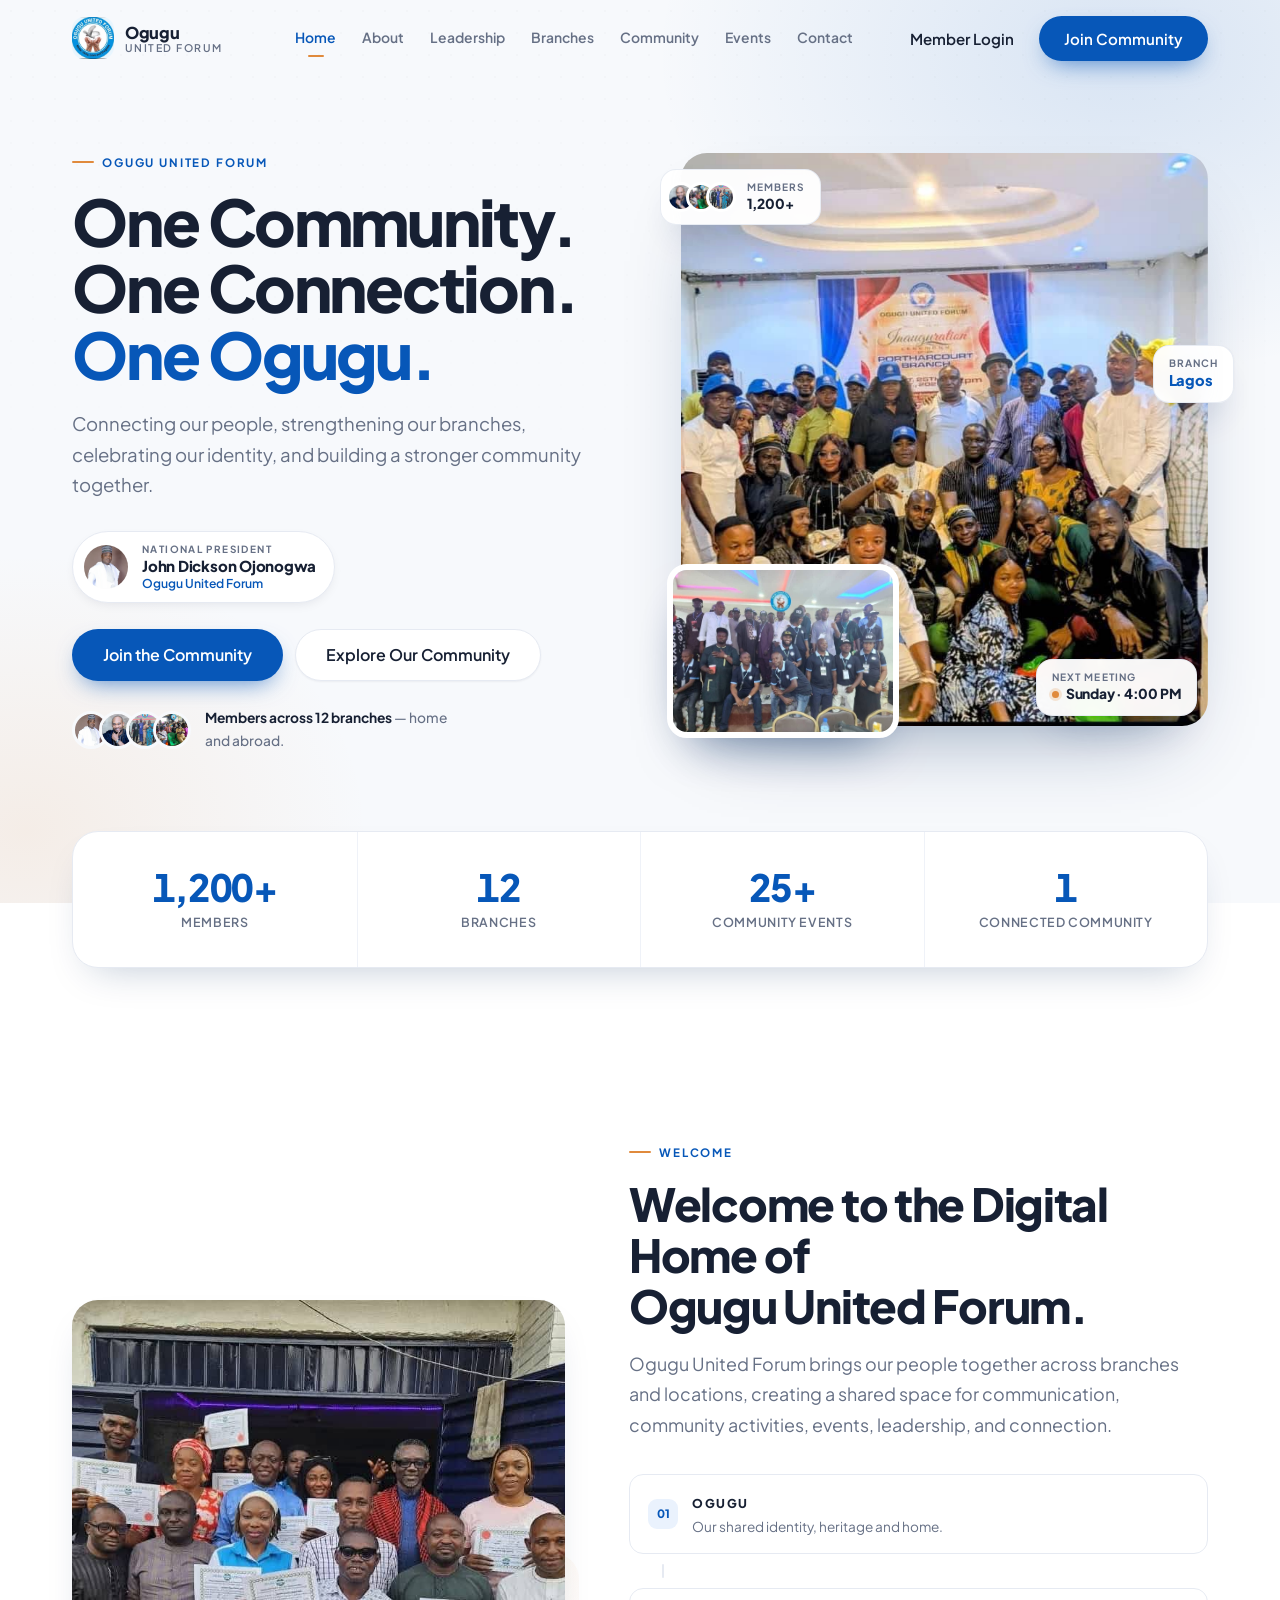
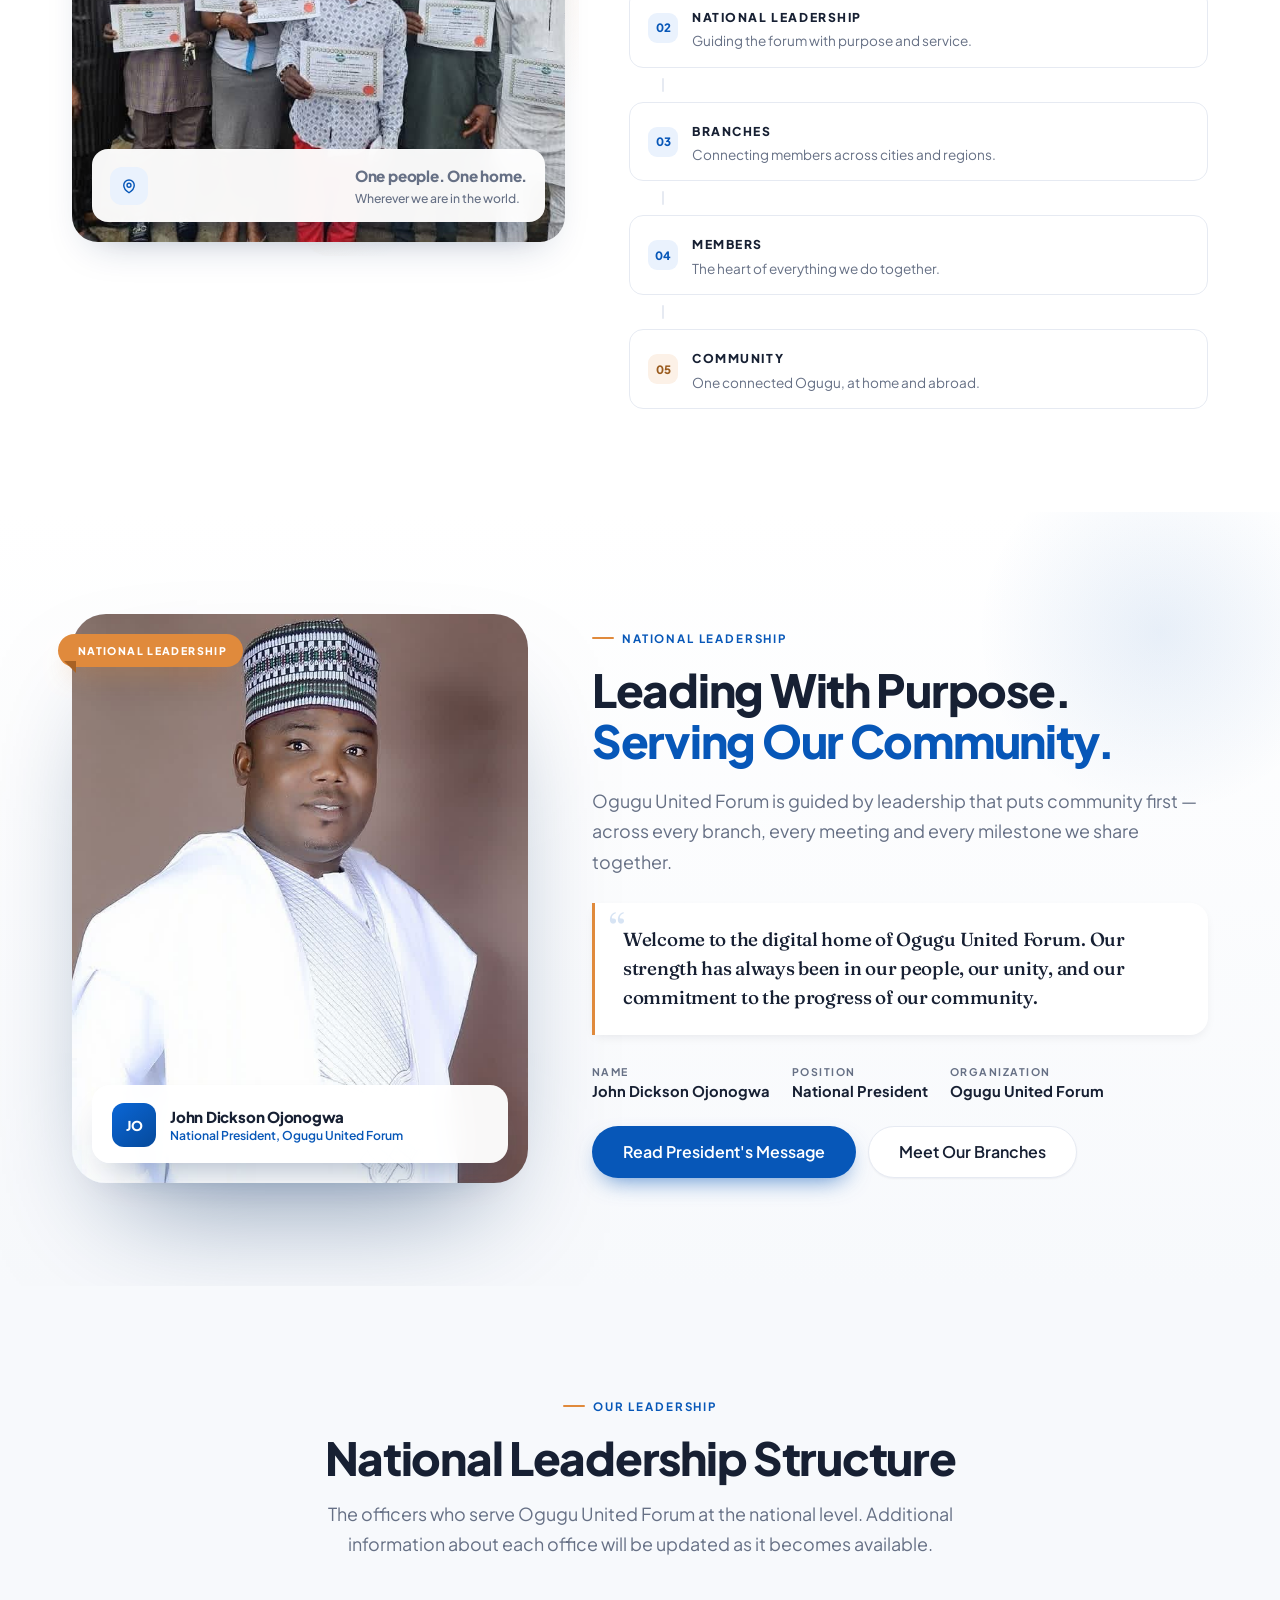
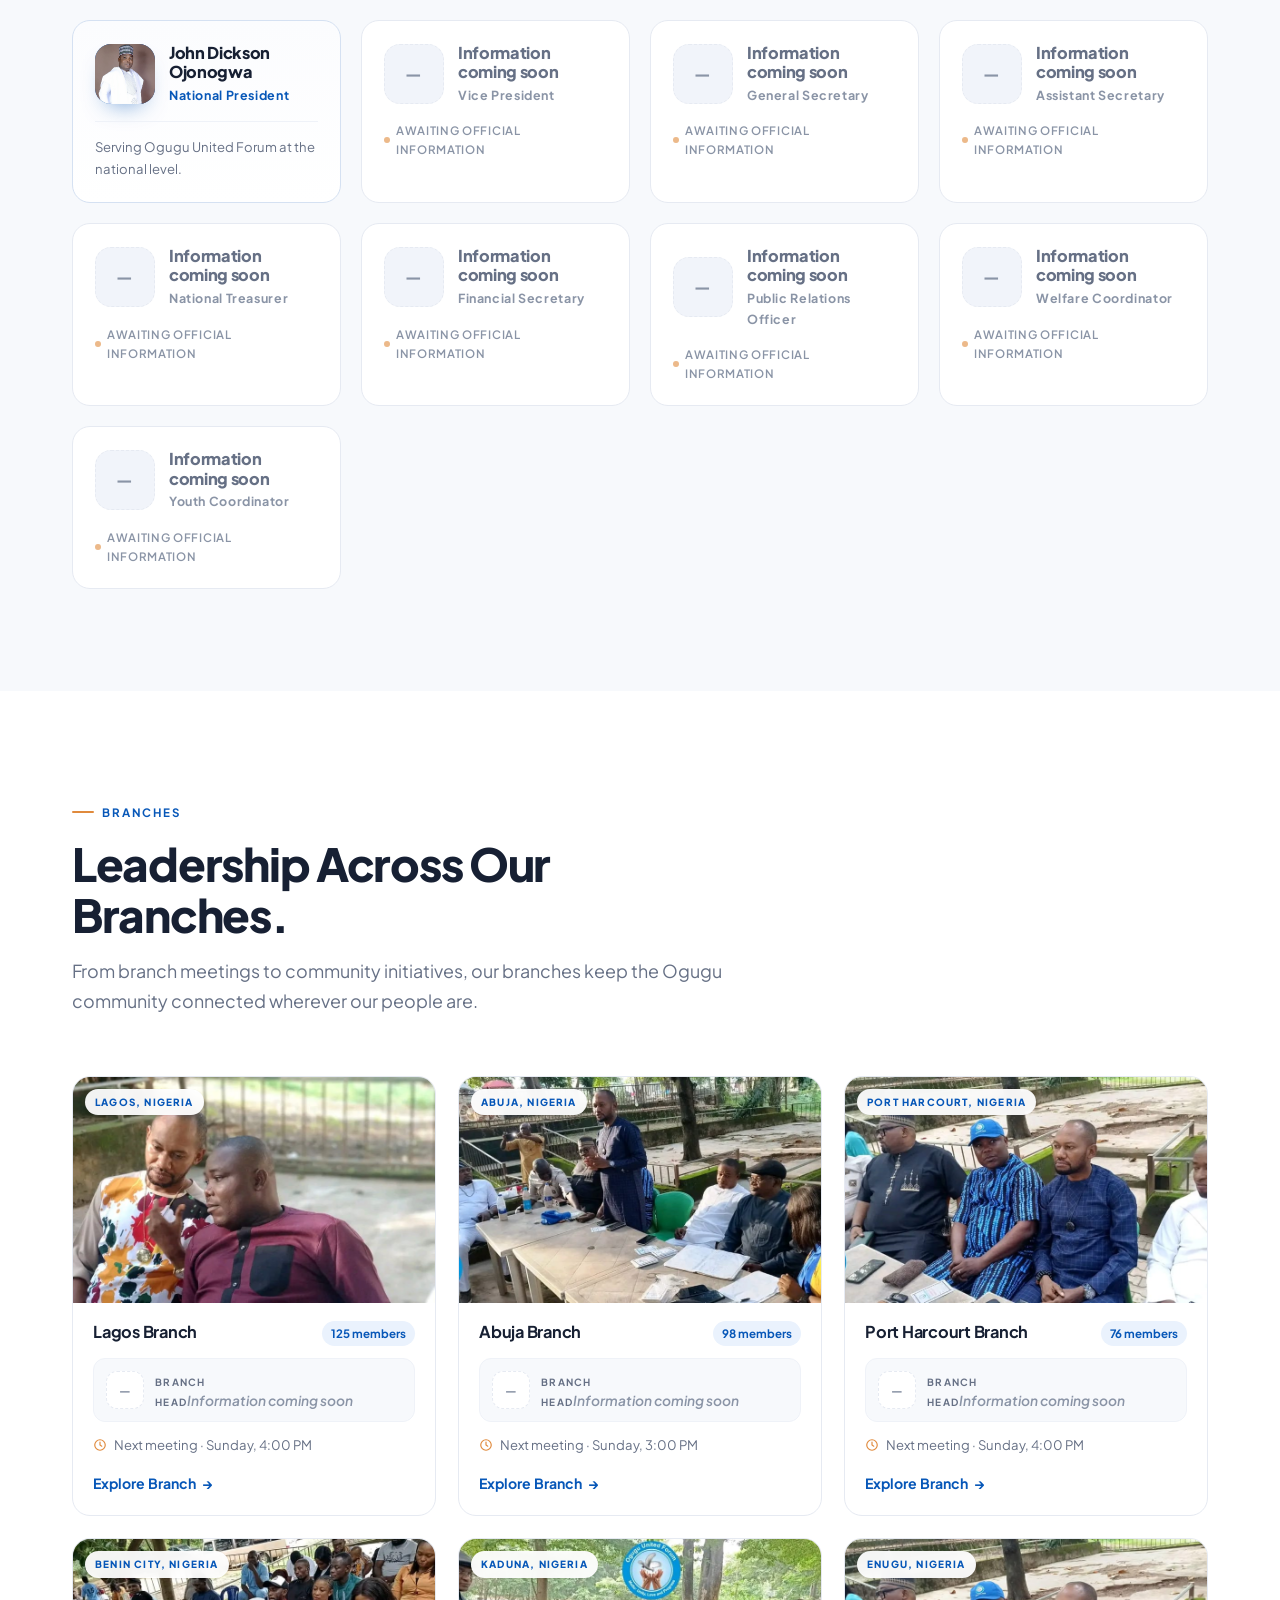
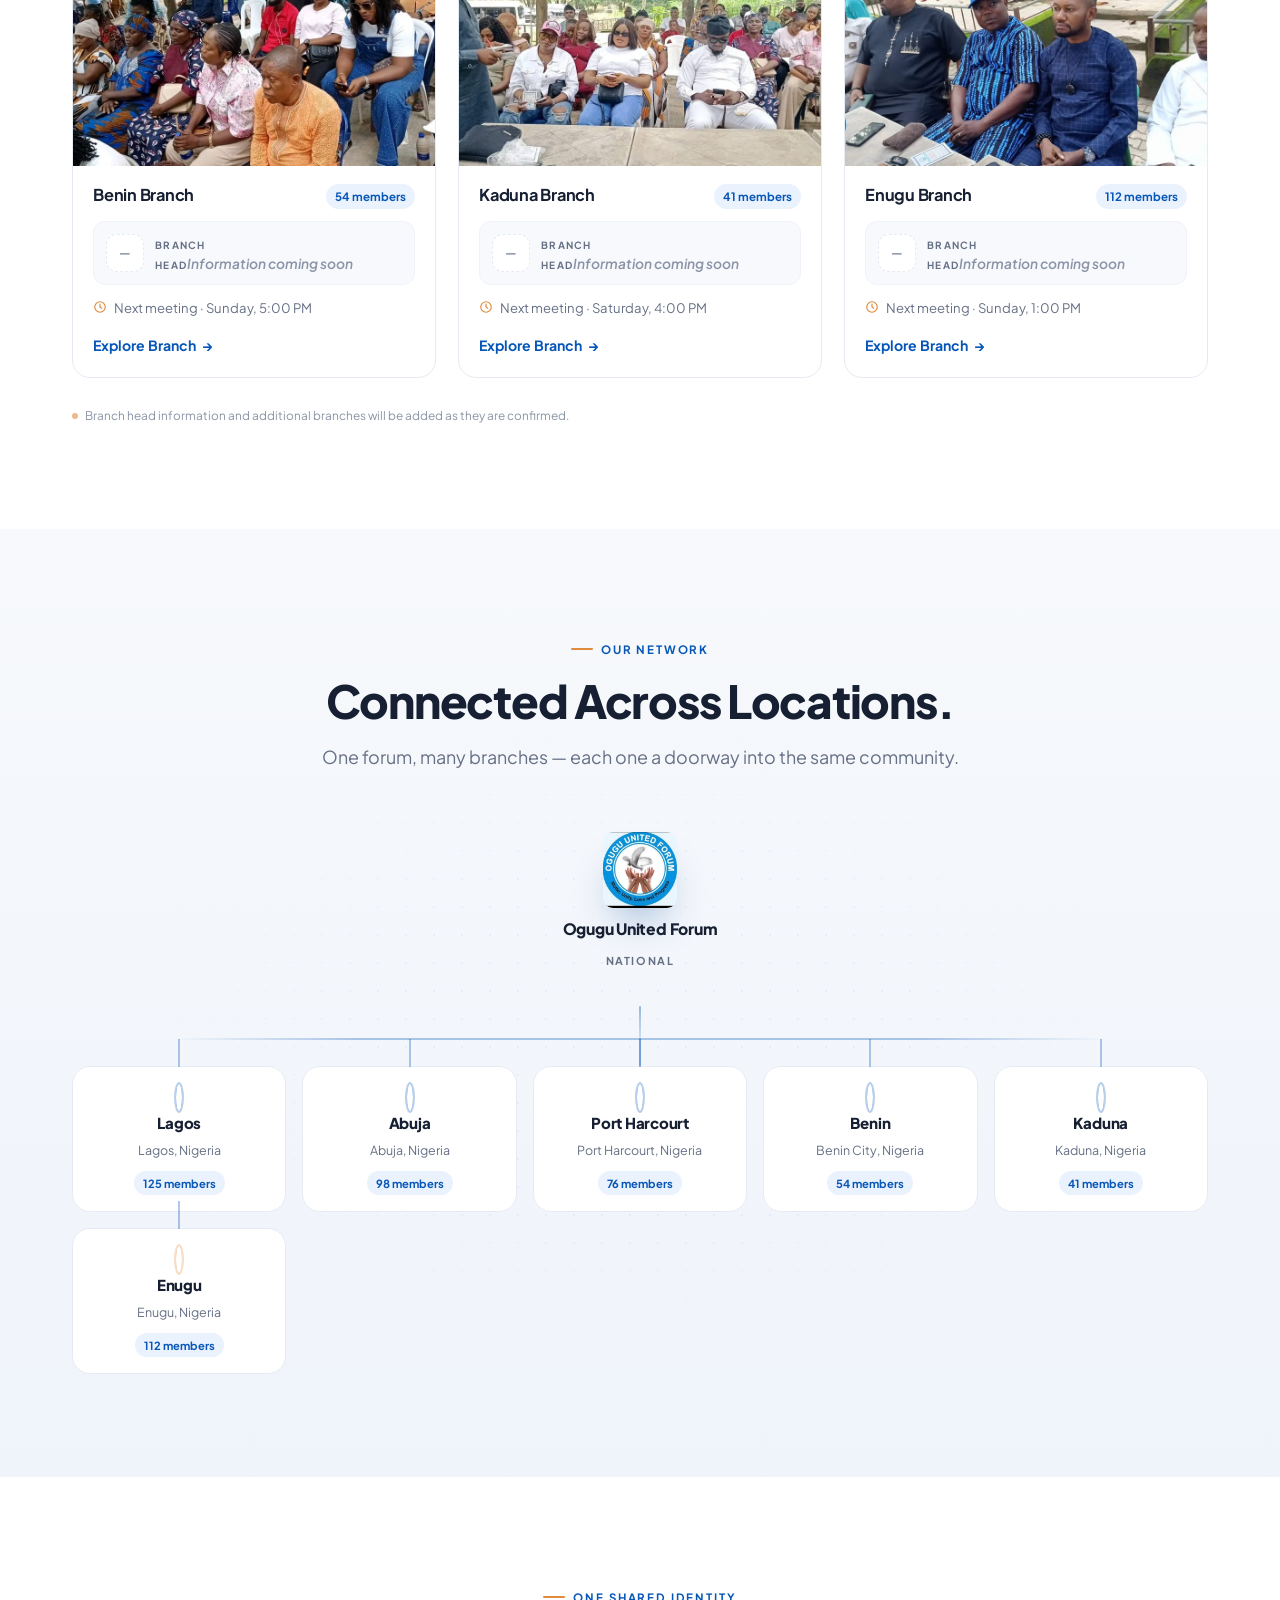
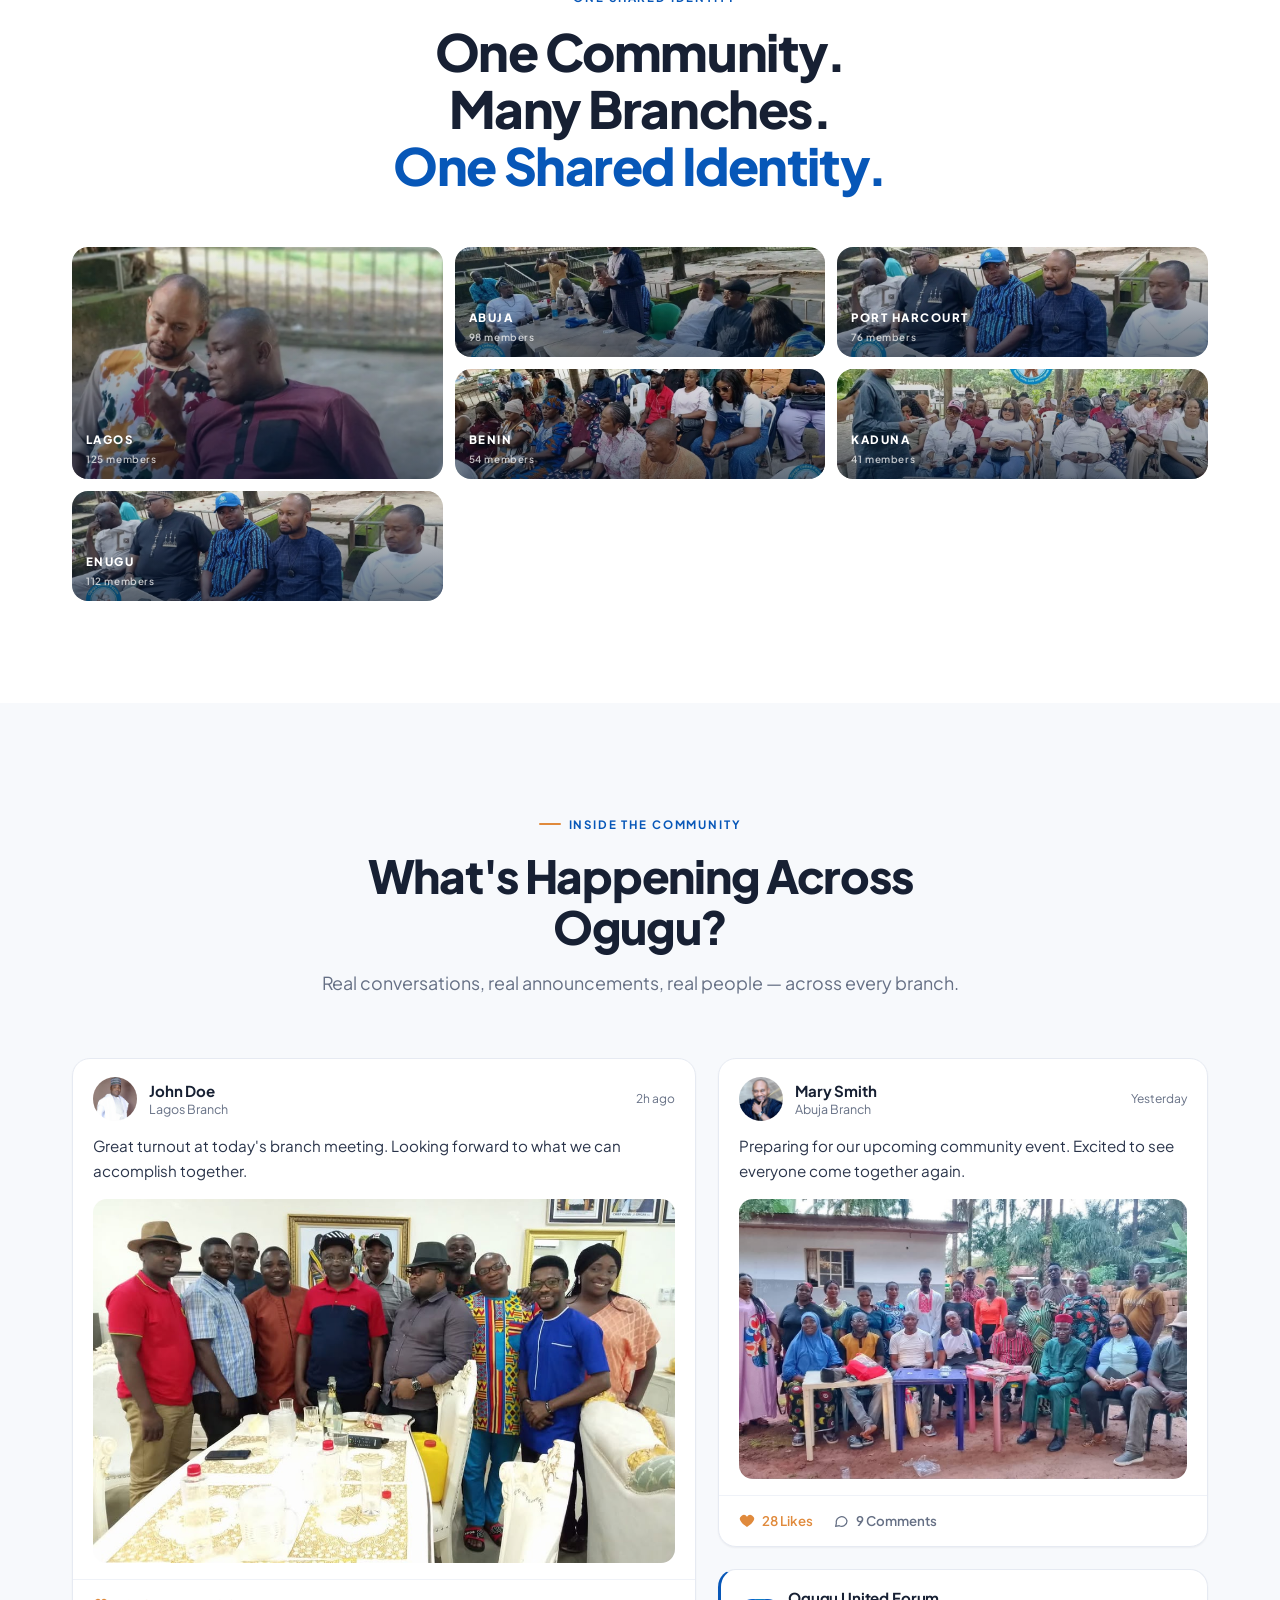
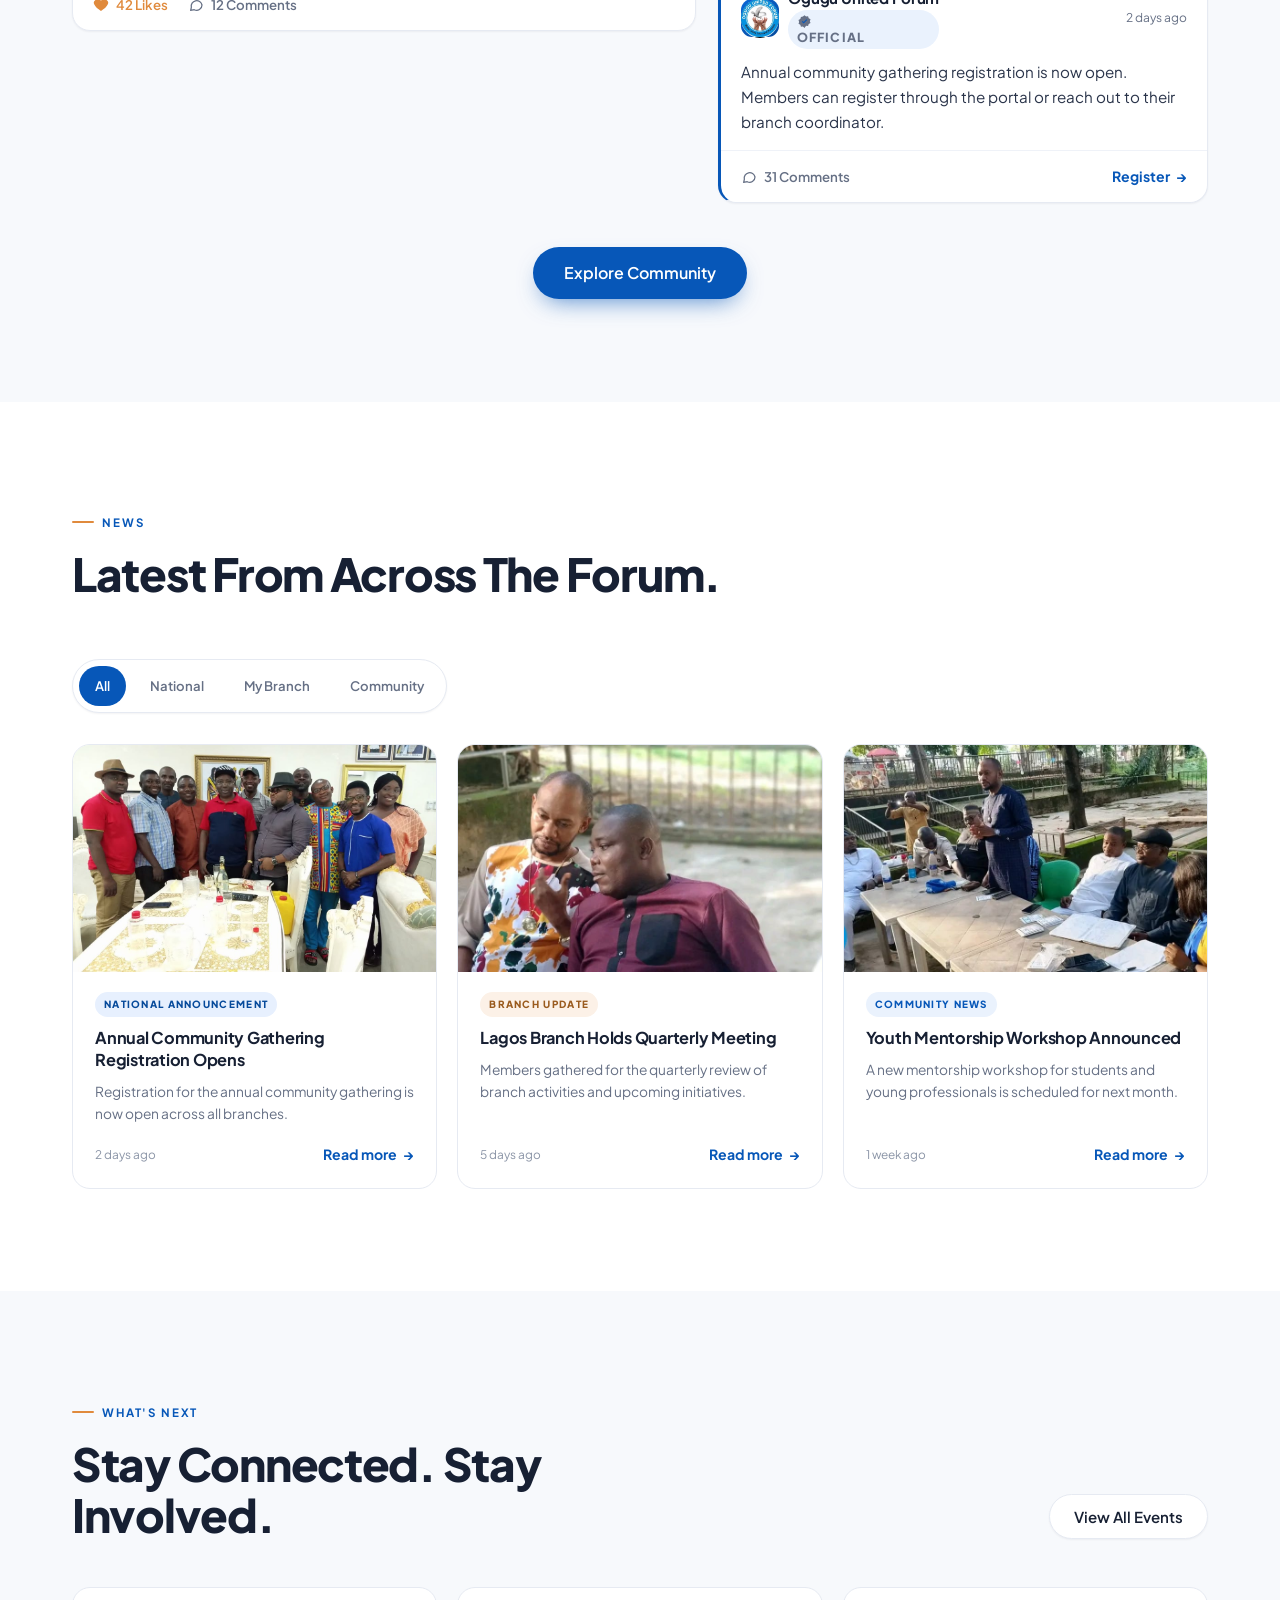
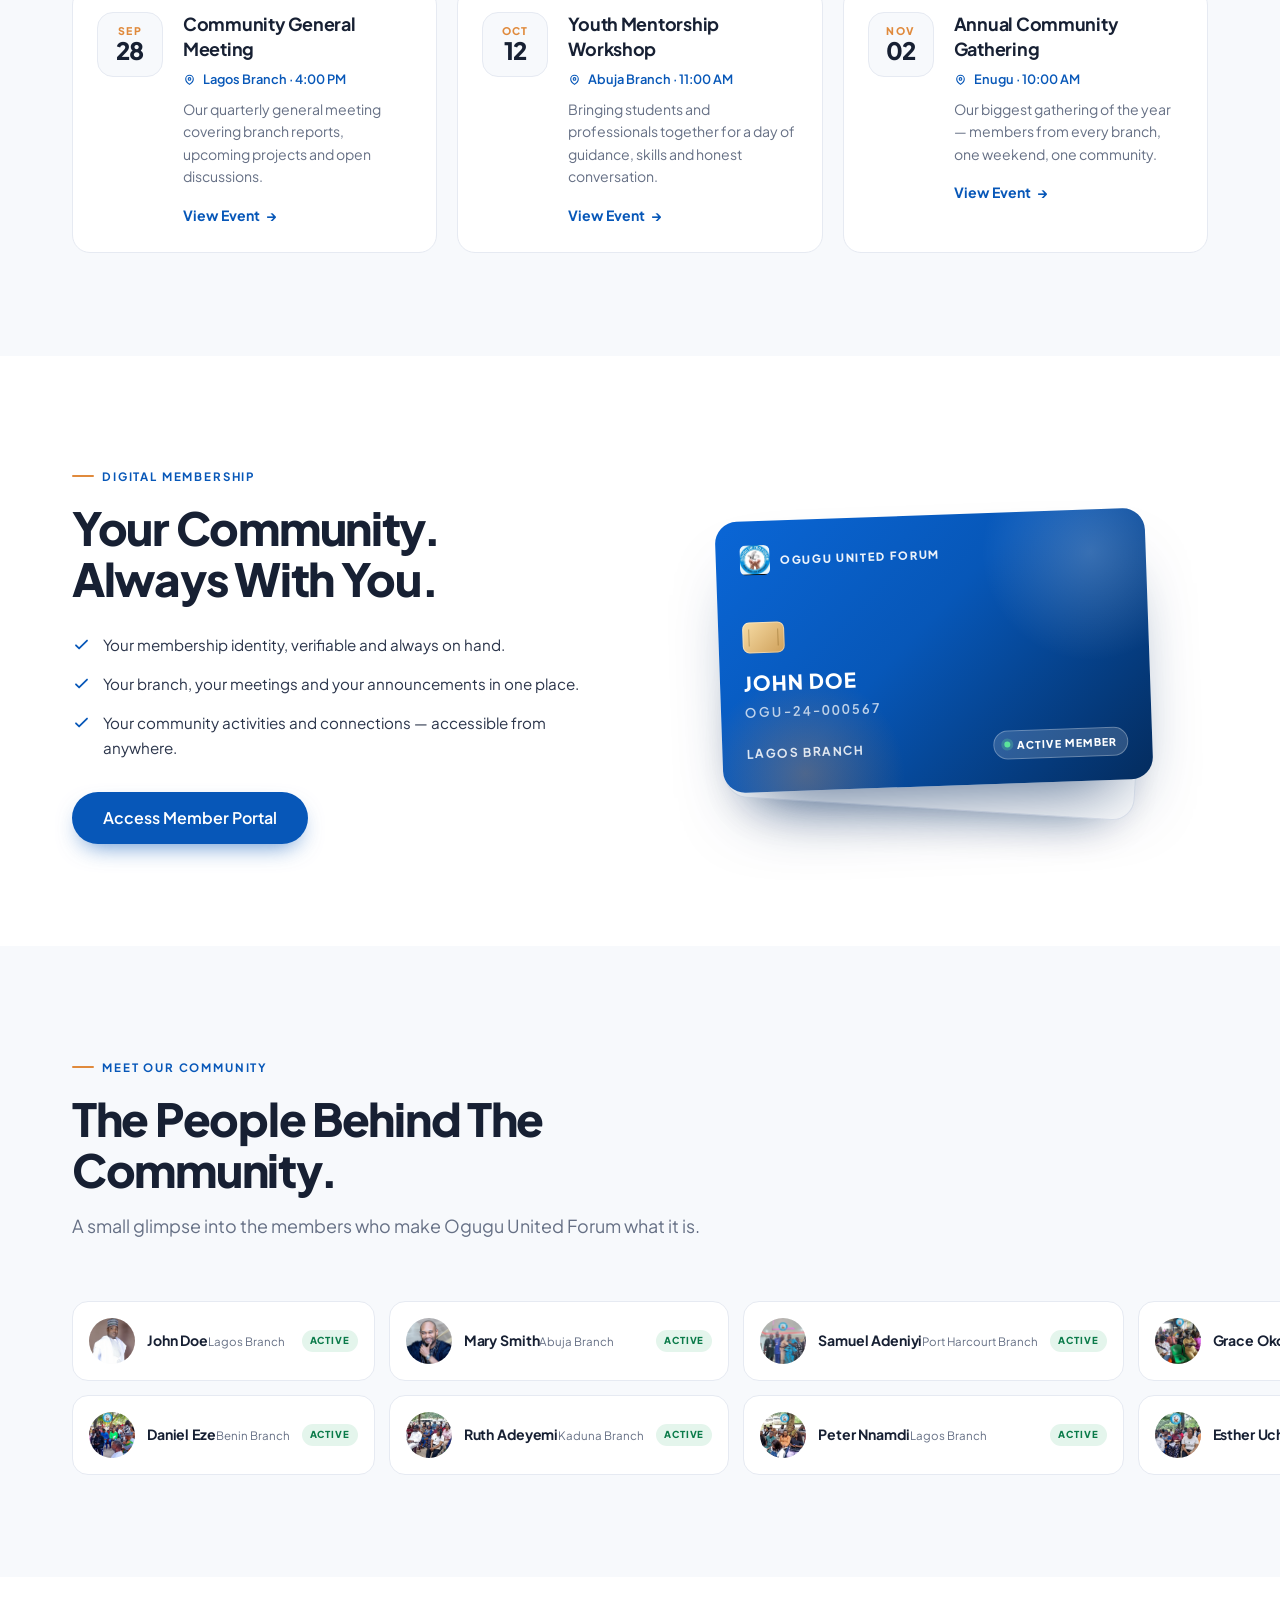
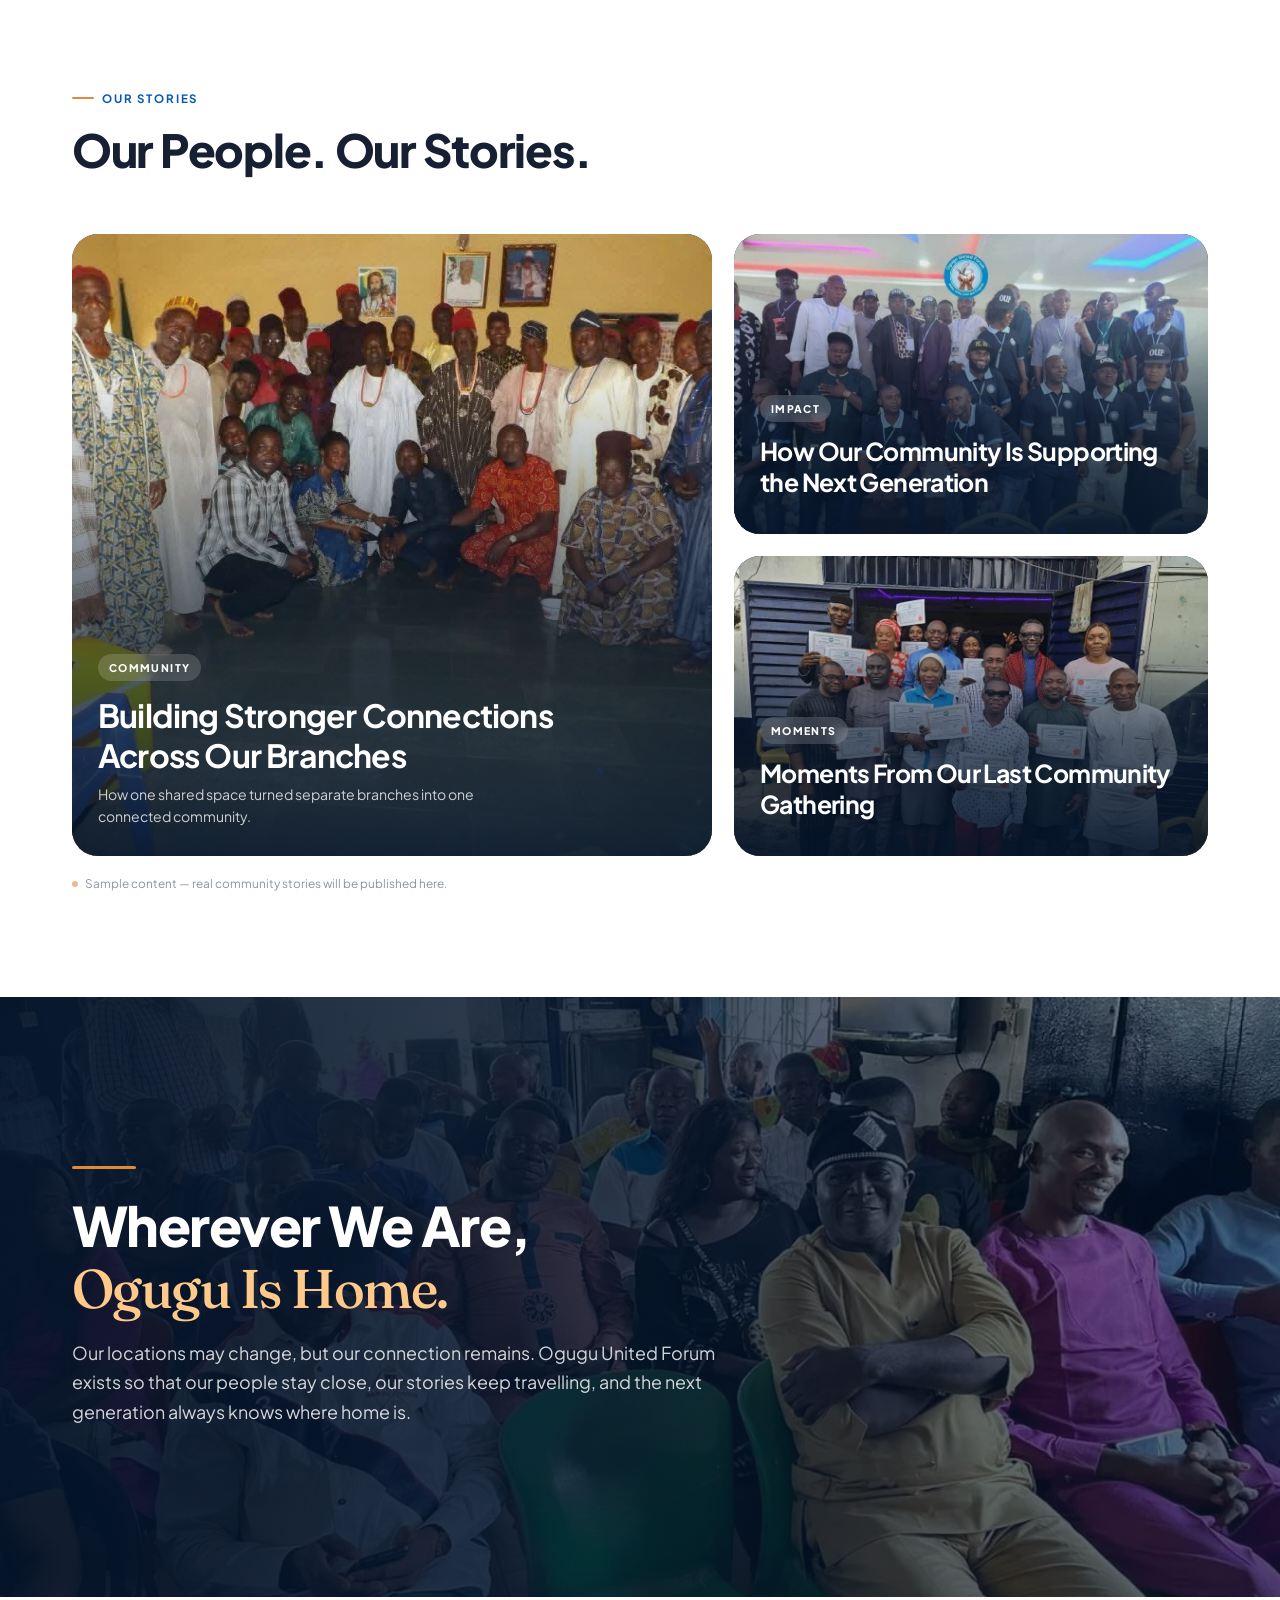
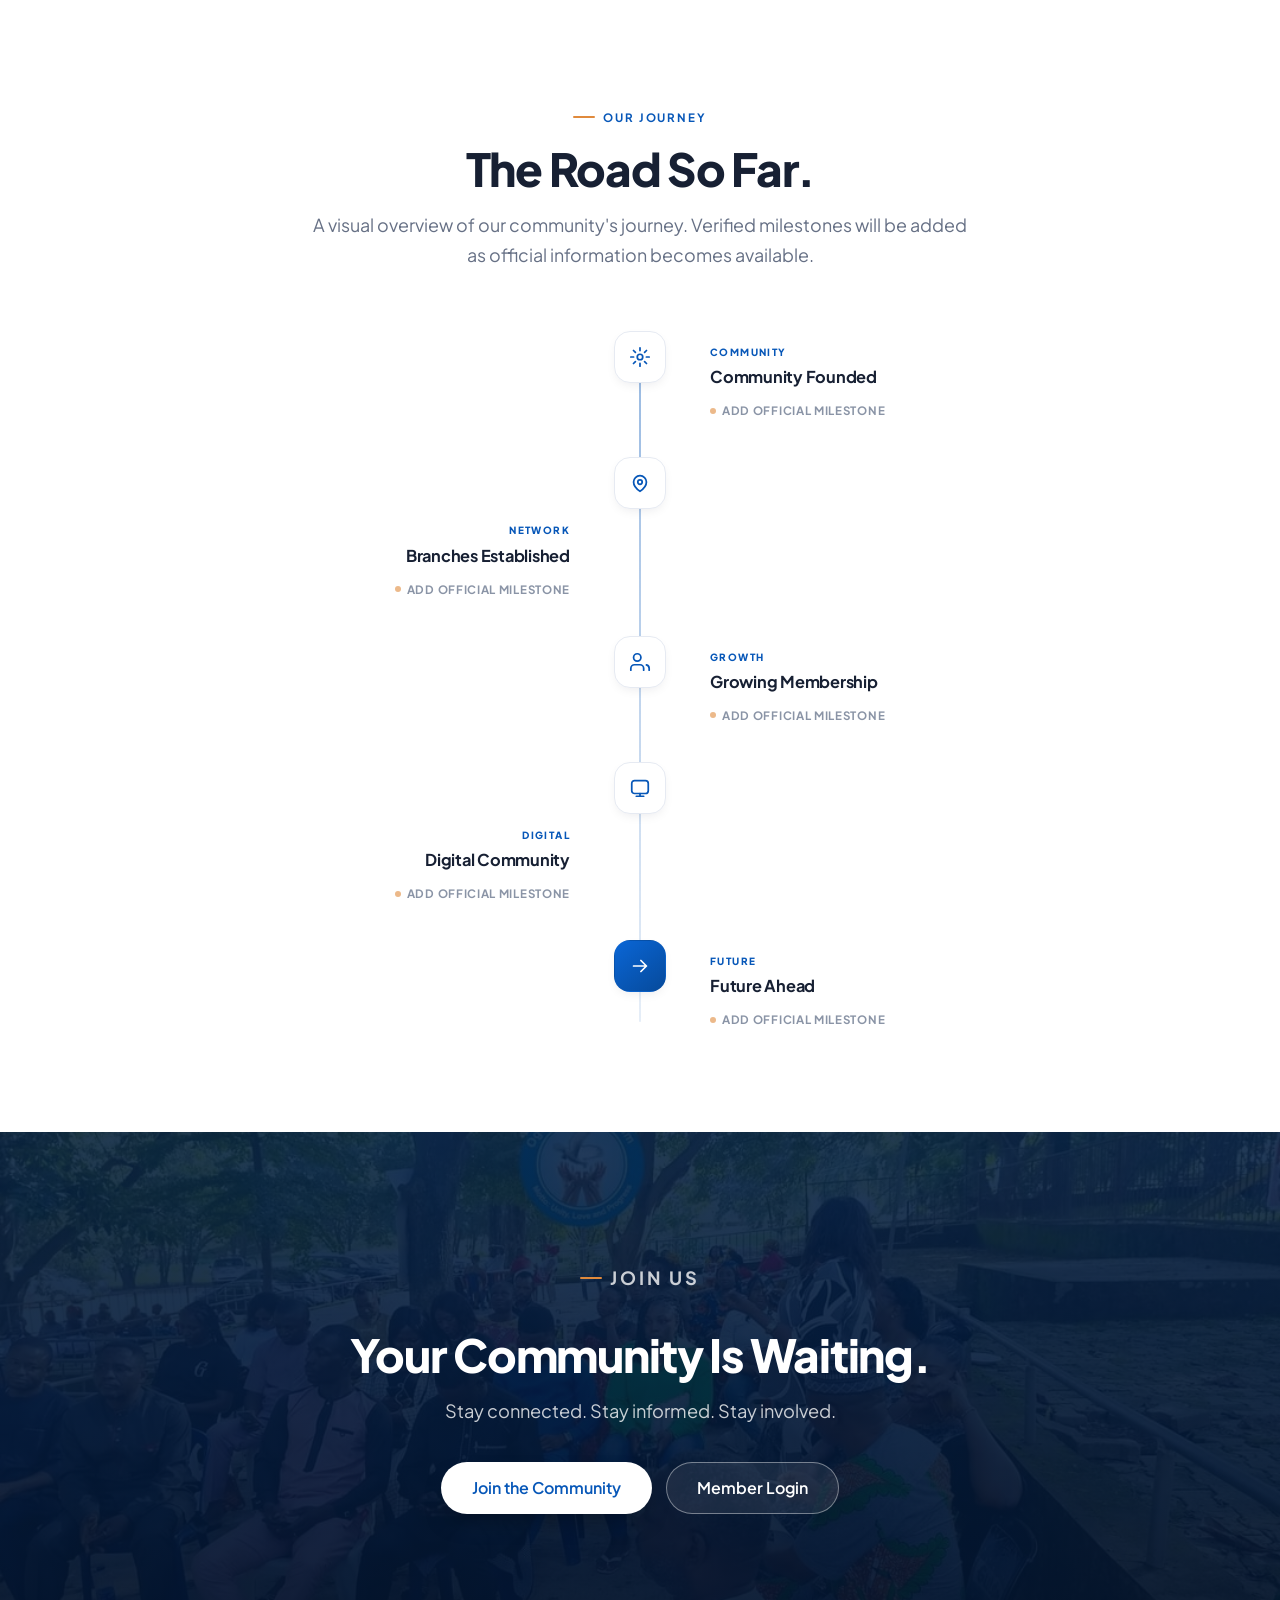
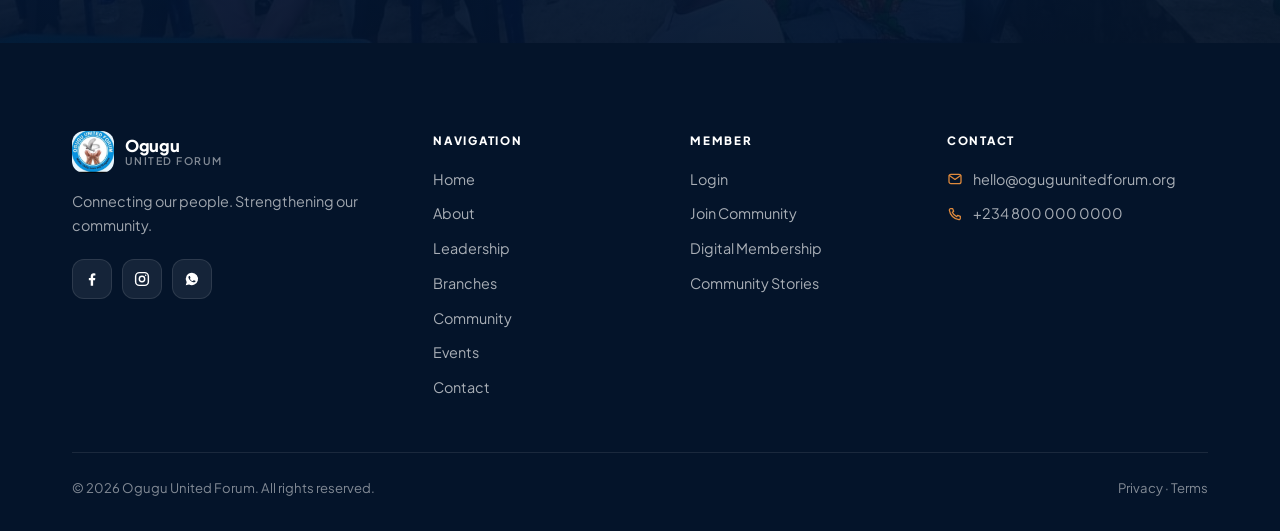
==== commit 3af5f43d: "Add files via upload" ====
--- a/index.html
+++ b/index.html
@@ -1,508 +1,3320 @@
 <!DOCTYPE html>
 <html lang="en">
 <head>
-<meta charset="UTF-8">
-<meta name="viewport" content="width=device-width, initial-scale=1.0, viewport-fit=cover, interactive-widget=resizes-content">
-<title>Ogugu United Forum</title>
+<meta charset="utf-8">
+<meta name="viewport" content="width=device-width, initial-scale=1, viewport-fit=cover">
+
+<title>Ogugu United Forum — Connecting Our Community</title>
+<meta name="description" content="Ogugu United Forum is the digital home of the Ogugu community — connecting members, branches, leadership, events and activities across our shared identity.">
+<meta name="theme-color" content="#0757B8">
+<link rel="canonical" href="https://oguguunitedforum.org/">
+
+<!-- Open Graph -->
+<meta property="og:type" content="website">
+<meta property="og:site_name" content="Ogugu United Forum">
+<meta property="og:title" content="Ogugu United Forum — Connecting Our Community">
+<meta property="og:description" content="Connecting our people, strengthening our branches, celebrating our identity, and building a stronger community together.">
+<meta property="og:url" content="https://oguguunitedforum.org/">
+<meta property="og:image" content="landingpageimages/event-1.jpeg">
+<meta property="og:image:alt" content="Members of the Ogugu community gathered together">
+
+<!-- Twitter -->
+<meta name="twitter:card" content="summary_large_image">
+<meta name="twitter:title" content="Ogugu United Forum — Connecting Our Community">
+<meta name="twitter:description" content="Connecting our people, strengthening our branches, celebrating our identity, and building a stronger community together.">
+<meta name="twitter:image" content="landingpageimages/event-1.jpeg">
+
+<!-- Favicon -->
+<link rel="icon" href="data:image/svg+xml,%3Csvg xmlns='http://www.w3.org/2000/svg' viewBox='0 0 32 32'%3E%3Crect width='32' height='32' rx='9' fill='%230757B8'/%3E%3Ccircle cx='16' cy='16' r='7' fill='none' stroke='white' stroke-width='3'/%3E%3C/svg%3E">
+
+<!-- Fonts -->
 <link rel="preconnect" href="https://fonts.googleapis.com">
 <link rel="preconnect" href="https://fonts.gstatic.com" crossorigin>
-<link href="https://fonts.googleapis.com/css2?family=Inter:wght@400;500;600;700;800&display=swap" rel="stylesheet">
-<link rel="stylesheet" href="css/styles.css">
+<link rel="stylesheet" media="print" onload="this.media='all'"
+      href="https://fonts.googleapis.com/css2?family=Plus+Jakarta+Sans:wght@400;500;600;700;800&family=Fraunces:opsz,wght@9..144,500;9..144,600&display=swap">
+<noscript>
+  <link rel="stylesheet" href="https://fonts.googleapis.com/css2?family=Plus+Jakarta+Sans:wght@400;500;600;700;800&family=Fraunces:opsz,wght@9..144,500;9..144,600&display=swap">
+</noscript>
+
+<style>
+/* ==========================================================================
+   OGUGU UNITED FORUM — LANDING (Premium Community + Leadership)
+   In a project structure:
+     css/landing.css
+     css/landing-responsive.css
+     js/landing.js
+     js/data/leadership.js
+     js/data/branches.js
+   ========================================================================== */
+
+/* ---------- 1. TOKENS ---------- */
+:root{
+  --blue:#0757B8;
+  --blue-deep:#064A9B;
+  --blue-ink:#042C5E;
+  --blue-tint:#EAF2FD;
+
+  --white:#FFFFFF;
+  --soft:#F7F9FC;
+  --soft-2:#F1F4FA;
+
+  --ink:#172033;
+  --muted:#667085;
+  --muted-2:#8A94A6;
+
+  --line:#E6EAF2;
+  --line-soft:#EFF2F8;
+
+  --accent:#E08A3C;
+  --accent-soft:#FCF1E7;
+  --accent-ink:#9A5B1E;
+
+  --radius-sm:12px;
+  --radius:18px;
+  --radius-lg:26px;
+  --radius-xl:34px;
+
+  --shadow-xs:0 1px 2px rgba(16,24,40,.05);
+  --shadow-sm:0 4px 12px -4px rgba(16,24,40,.10);
+  --shadow-md:0 18px 40px -20px rgba(6,43,94,.28);
+  --shadow-lg:0 40px 80px -40px rgba(6,43,94,.45);
+  --shadow-xl:0 60px 120px -50px rgba(6,43,94,.55);
+
+  --container:1200px;
+  --nav-h:78px;
+  --nav-h-scrolled:64px;
+
+  --font:'Plus Jakarta Sans',-apple-system,BlinkMacSystemFont,'Segoe UI',Roboto,'Helvetica Neue',Arial,sans-serif;
+  --font-serif:'Fraunces',Georgia,'Times New Roman',serif;
+  --ease:cubic-bezier(.22,.61,.36,1);
+}
+
+/* ---------- 2. RESET ---------- */
+*,*::before,*::after{box-sizing:border-box}
+html{
+  -webkit-text-size-adjust:100%;
+  scroll-behavior:smooth;
+  scroll-padding-top:96px;
+}
+body{
+  margin:0;
+  font-family:var(--font);
+  font-size:16px;
+  line-height:1.65;
+  color:var(--ink);
+  background:var(--white);
+  overflow-x:hidden;
+  -webkit-font-smoothing:antialiased;
+  -moz-osx-font-smoothing:grayscale;
+}
+img,svg{display:block;max-width:100%}
+img{height:auto}
+a{color:inherit;text-decoration:none}
+button{font:inherit;color:inherit;background:none;border:0;cursor:pointer}
+ul{list-style:none;margin:0;padding:0}
+h1,h2,h3,h4,p{margin:0}
+figure{margin:0}
+
+:focus-visible{
+  outline:3px solid rgba(7,87,184,.5);
+  outline-offset:3px;
+  border-radius:8px;
+}
+button:focus:not(:focus-visible),
+a:focus:not(:focus-visible){outline:none}
+
+/* ---------- 3. LAYOUT PRIMITIVES ---------- */
+.container{
+  width:100%;
+  max-width:var(--container);
+  margin-inline:auto;
+  padding-inline:20px;
+}
+@media (min-width:768px){ .container{padding-inline:32px} }
+
+.section{padding:clamp(64px,8vw,116px) 0}
+.section--soft{background:var(--soft)}
+.section--tight{padding-top:clamp(48px,6vw,84px)}
+.section--tight-bottom{padding-bottom:clamp(48px,6vw,84px)}
+
+.skip-link{
+  position:absolute;left:16px;top:-100px;z-index:200;
+  background:var(--blue);color:#fff;padding:12px 20px;border-radius:0 0 12px 12px;
+  font-weight:600;transition:top .2s ease;
+}
+.skip-link:focus{top:0}
+
+/* ---------- 4. TYPOGRAPHY ---------- */
+.eyebrow{
+  display:inline-flex;align-items:center;gap:8px;
+  font-size:.72rem;font-weight:700;letter-spacing:.16em;text-transform:uppercase;
+  color:var(--blue);
+  margin-bottom:16px;
+}
+.eyebrow::before{
+  content:"";width:22px;height:2px;border-radius:2px;background:var(--accent);
+}
+.eyebrow--light{color:rgba(255,255,255,.85)}
+.eyebrow--light::before{background:var(--accent)}
+.eyebrow--center{justify-content:center}
+
+h1,.h1{
+  font-size:clamp(2.35rem,6.2vw,4rem);
+  line-height:1.04;
+  letter-spacing:-.035em;
+  font-weight:800;
+}
+h2,.h2{
+  font-size:clamp(1.85rem,4.1vw,2.85rem);
+  line-height:1.12;
+  letter-spacing:-.028em;
+  font-weight:800;
+}
+h3{font-size:1.12rem;line-height:1.35;letter-spacing:-.015em;font-weight:700}
+
+.serif{font-family:var(--font-serif);font-weight:500;letter-spacing:-.02em}
+.lede{
+  font-size:clamp(1rem,1.6vw,1.12rem);
+  color:var(--muted);
+  line-height:1.7;
+  max-width:58ch;
+}
+.section-head{max-width:660px;margin-bottom:clamp(36px,5vw,60px)}
+.section-head--center{margin-inline:auto;text-align:center}
+.section-head--center .lede{margin-inline:auto}
+
+/* ---------- 5. BUTTONS ---------- */
+.btn{
+  display:inline-flex;align-items:center;justify-content:center;gap:8px;
+  font-size:.94rem;font-weight:600;line-height:1;
+  padding:14px 24px;
+  border-radius:999px;
+  border:1px solid transparent;
+  white-space:nowrap;
+  cursor:pointer;
+  transition:transform .22s var(--ease),box-shadow .28s var(--ease),background-color .2s ease,color .2s ease,border-color .2s ease;
+}
+.btn:active{transform:translateY(0) scale(.985)}
+
+.btn--primary{
+  background:var(--blue);color:#fff;
+  box-shadow:0 10px 24px -10px rgba(7,87,184,.75);
+}
+.btn--primary:hover{
+  background:var(--blue-deep);
+  transform:translateY(-2px);
+  box-shadow:0 18px 34px -14px rgba(7,87,184,.8);
+}
+.btn--outline{
+  background:#fff;color:var(--ink);border-color:var(--line);
+  box-shadow:var(--shadow-xs);
+}
+.btn--outline:hover{
+  border-color:var(--blue);color:var(--blue);
+  transform:translateY(-2px);
+  box-shadow:0 12px 24px -14px rgba(7,87,184,.5);
+}
+.btn--ghost{background:transparent;color:var(--ink);padding-inline:16px}
+.btn--ghost:hover{color:var(--blue);background:rgba(7,87,184,.07)}
+.btn--white{background:#fff;color:var(--blue);box-shadow:0 12px 28px -14px rgba(0,0,0,.5)}
+.btn--white:hover{transform:translateY(-2px);box-shadow:0 20px 36px -16px rgba(0,0,0,.55)}
+.btn--outline-light{background:rgba(255,255,255,.08);color:#fff;border-color:rgba(255,255,255,.4)}
+.btn--outline-light:hover{background:rgba(255,255,255,.16);border-color:#fff;transform:translateY(-2px)}
+.btn--lg{padding:17px 30px;font-size:1rem}
+.btn--sm{padding:11px 18px;font-size:.86rem}
+
+.link-arrow{
+  display:inline-flex;align-items:center;gap:6px;
+  font-size:.88rem;font-weight:700;color:var(--blue);
+  transition:gap .2s var(--ease),color .2s ease;
+}
+.link-arrow span{transition:transform .25s var(--ease)}
+.link-arrow:hover{color:var(--blue-deep)}
+.link-arrow:hover span{transform:translateX(4px)}
+
+/* ---------- 6. NAVIGATION ---------- */
+.site-nav{
+  position:fixed;inset:0 0 auto 0;z-index:100;
+  height:var(--nav-h);
+  display:flex;align-items:center;
+  background:transparent;
+  transition:height .3s var(--ease),background-color .3s ease,box-shadow .3s ease,border-color .3s ease;
+  border-bottom:1px solid transparent;
+}
+.site-nav.is-scrolled{
+  height:var(--nav-h-scrolled);
+  background:rgba(255,255,255,.92);
+  -webkit-backdrop-filter:saturate(180%) blur(14px);
+  backdrop-filter:saturate(180%) blur(14px);
+  border-bottom-color:var(--line);
+  box-shadow:0 6px 24px -18px rgba(6,43,94,.5);
+}
+.nav-inner{display:flex;align-items:center;gap:20px;width:100%}
+
+.brand{display:flex;align-items:center;gap:11px;flex-shrink:0}
+.brand-mark{width:42px;height:42px;flex-shrink:0;transition:transform .3s var(--ease)}
+.brand:hover .brand-mark{transform:rotate(-6deg) scale(1.04)}
+.brand-text{display:flex;flex-direction:column;line-height:1.05}
+.brand-text strong{font-size:1.02rem;font-weight:800;letter-spacing:-.02em;color:var(--ink)}
+.brand-text span{font-size:.66rem;font-weight:600;letter-spacing:.14em;text-transform:uppercase;color:var(--muted)}
+
+.nav-links{display:none;align-items:center;gap:2px;margin-left:auto}
+.nav-links a{
+  position:relative;
+  font-size:.87rem;font-weight:600;color:var(--muted);
+  padding:9px 12px;border-radius:999px;
+  transition:color .2s ease,background-color .2s ease;
+}
+.nav-links a:hover{color:var(--ink);background:rgba(7,87,184,.06)}
+.nav-links a.is-active{color:var(--blue)}
+.nav-links a.is-active::after{
+  content:"";position:absolute;left:50%;bottom:2px;transform:translateX(-50%);
+  width:16px;height:2px;border-radius:2px;background:var(--accent);
+}
+
+.nav-actions{display:none;align-items:center;gap:8px;margin-left:8px}
+
+.nav-toggle{
+  margin-left:auto;
+  width:44px;height:44px;border-radius:12px;
+  display:grid;place-content:center;gap:5px;
+  border:1px solid var(--line);background:#fff;
+  transition:background-color .2s ease,border-color .2s ease;
+}
+.nav-toggle:hover{border-color:var(--blue)}
+.nav-toggle span{
+  display:block;width:18px;height:2px;border-radius:2px;background:var(--ink);
+  transition:transform .3s var(--ease),opacity .2s ease;
+}
+.nav-toggle[aria-expanded="true"] span:nth-child(1){transform:translateY(7px) rotate(45deg)}
+.nav-toggle[aria-expanded="true"] span:nth-child(2){opacity:0}
+.nav-toggle[aria-expanded="true"] span:nth-child(3){transform:translateY(-7px) rotate(-45deg)}
+
+.mobile-menu{
+  position:absolute;top:100%;left:0;right:0;
+  background:#fff;
+  border-bottom:1px solid var(--line);
+  box-shadow:0 24px 40px -28px rgba(6,43,94,.5);
+  max-height:0;overflow:hidden;visibility:hidden;
+  transition:max-height .4s var(--ease),visibility .4s;
+}
+.mobile-menu.is-open{max-height:640px;visibility:visible}
+.mobile-menu-inner{padding:14px 20px 24px;display:flex;flex-direction:column;gap:2px}
+.mobile-menu a{
+  padding:14px 12px;border-radius:12px;
+  font-weight:600;font-size:1rem;color:var(--ink);
+  transition:background-color .18s ease,color .18s ease;
+}
+.mobile-menu a:hover,.mobile-menu a:focus-visible{background:var(--soft);color:var(--blue)}
+.mobile-menu .mm-divider{height:1px;background:var(--line);margin:12px 4px}
+.mobile-menu .mm-actions{display:flex;flex-direction:column;gap:10px;padding:4px 0 0}
+.mobile-menu .btn{width:100%}
+
+@media (min-width:1100px){
+  .nav-links{display:flex}
+  .nav-actions{display:flex}
+  .nav-toggle{display:none}
+  .mobile-menu{display:none}
+}
+@media (min-width:900px) and (max-width:1099px){
+  .nav-links{display:flex}
+  .nav-links a{padding:9px 9px;font-size:.82rem}
+  .nav-actions .btn--ghost{display:none}
+  .nav-toggle{display:none}
+  .mobile-menu{display:none}
+}
+
+/* ---------- 7. HERO ---------- */
+.hero{
+  position:relative;
+  padding-top:calc(var(--nav-h) + 44px);
+  padding-bottom:clamp(96px,12vw,150px);
+  background:var(--soft);
+  overflow:hidden;
+}
+.hero::before{
+  content:"";position:absolute;inset:0;
+  background:
+    radial-gradient(760px 520px at 88% 6%, rgba(7,87,184,.13), transparent 62%),
+    radial-gradient(520px 420px at 2% 92%, rgba(224,138,60,.11), transparent 66%);
+  pointer-events:none;
+}
+.hero::after{
+  content:"";position:absolute;inset:0;pointer-events:none;
+  background-image:radial-gradient(rgba(23,32,51,.055) 1px, transparent 1px);
+  background-size:22px 22px;
+  mask-image:linear-gradient(180deg,rgba(0,0,0,.5),transparent 62%);
+  -webkit-mask-image:linear-gradient(180deg,rgba(0,0,0,.5),transparent 62%);
+  opacity:.7;
+}
+.hero-grid{
+  position:relative;z-index:2;
+  display:grid;grid-template-columns:1fr;gap:56px;align-items:center;
+}
+.hero-title{margin-bottom:22px}
+.hero-title .dim{color:var(--ink)}
+.hero-title .pop{color:var(--blue)}
+.hero-sub{font-size:clamp(1.02rem,1.7vw,1.16rem);color:var(--muted);max-width:47ch;margin-bottom:30px}
+
+.hero-cta{display:flex;flex-wrap:wrap;gap:12px;margin-bottom:26px}
+
+/* Leadership identity card (subtle) */
+.lead-id{
+  display:inline-flex;align-items:center;gap:14px;
+  padding:11px 18px 11px 11px;
+  border-radius:999px;
+  background:#fff;border:1px solid var(--line);
+  box-shadow:var(--shadow-sm);
+  margin-bottom:26px;
+  transition:transform .3s var(--ease),box-shadow .3s var(--ease),border-color .3s ease;
+}
+.lead-id:hover{transform:translateY(-2px);box-shadow:var(--shadow-md);border-color:#D5E1F2}
+.lead-id .li-avatar{
+  width:44px;height:44px;border-radius:50%;flex-shrink:0;
+  background:linear-gradient(140deg,#0A66D6,#064A9B);
+  color:#fff;display:grid;place-items:center;
+  font-weight:800;font-size:.88rem;letter-spacing:.02em;
+  overflow:hidden;
+}
+.lead-id .li-avatar img{width:100%;height:100%;object-fit:cover}
+.lead-id .li-text{line-height:1.25}
+.lead-id .li-org{
+  display:block;font-size:.62rem;font-weight:700;letter-spacing:.14em;
+  text-transform:uppercase;color:var(--muted);margin-bottom:2px;
+}
+.lead-id .li-name{
+  display:block;font-size:.94rem;font-weight:800;letter-spacing:-.015em;color:var(--ink);
+}
+.lead-id .li-role{
+  display:block;font-size:.76rem;color:var(--blue);font-weight:600;
+}
+
+.hero-trust{display:flex;align-items:center;gap:14px;flex-wrap:wrap}
+.avatar-stack{display:flex}
+.avatar-stack img{
+  width:38px;height:38px;border-radius:50%;object-fit:cover;
+  border:3px solid var(--soft);margin-left:-11px;background:var(--line);
+}
+.avatar-stack img:first-child{margin-left:0}
+.hero-trust p{font-size:.86rem;color:var(--muted);font-weight:500;max-width:26ch}
+.hero-trust strong{color:var(--ink);font-weight:700}
+
+.hero-visual{position:relative;padding:8px 0 26px}
+.hv-glow{
+  position:absolute;inset:12% -8% 8% -8%;
+  background:radial-gradient(closest-side,rgba(7,87,184,.22),transparent 72%);
+  filter:blur(28px);z-index:0;
+}
+.hv-main{
+  position:relative;z-index:1;
+  border-radius:var(--radius-lg);overflow:hidden;
+  aspect-ratio:4/4.35;
+  box-shadow:var(--shadow-lg);
+  background:var(--line);
+}
+.hv-main img{width:100%;height:100%;object-fit:cover;transform:scale(1.07);animation:hvSettle 1.8s var(--ease) forwards}
+.hv-sub{
+  position:absolute;z-index:2;left:-14px;bottom:14px;width:44%;
+  border-radius:20px;overflow:hidden;
+  border:6px solid #fff;
+  aspect-ratio:4/3;
+  background:var(--line);
+  box-shadow:0 26px 50px -24px rgba(6,43,94,.55);
+  animation:riseIn .9s var(--ease) .5s both;
+}
+.hv-sub img{width:100%;height:100%;object-fit:cover}
+
+.float-card{
+  position:absolute;z-index:3;
+  background:rgba(255,255,255,.96);
+  -webkit-backdrop-filter:blur(8px);backdrop-filter:blur(8px);
+  border:1px solid rgba(230,234,242,.9);
+  border-radius:16px;
+  padding:11px 15px;
+  box-shadow:0 20px 40px -20px rgba(6,43,94,.45);
+  font-size:.78rem;line-height:1.35;
+  animation:riseIn .8s var(--ease) both;
+}
+.float-card .fc-label{display:block;font-size:.63rem;font-weight:700;letter-spacing:.11em;text-transform:uppercase;color:var(--muted)}
+.float-card .fc-value{display:block;font-size:.92rem;font-weight:800;color:var(--ink);letter-spacing:-.015em}
+
+.fc-members{top:4%;left:-4%;display:flex;align-items:center;gap:11px;animation-delay:.75s}
+.fc-members .avatar-stack img{width:30px;height:30px;border-color:#fff;margin-left:-10px}
+.fc-members .fc-value{font-size:.86rem}
+.fc-branch{top:33%;right:-5%;animation-delay:.95s}
+.fc-branch .fc-value{color:var(--blue)}
+.fc-meeting{bottom:6%;right:2%;animation-delay:1.15s}
+.fc-meeting .fc-value{font-size:.86rem}
+.fc-meeting .fc-dot{
+  display:inline-block;width:7px;height:7px;border-radius:50%;
+  background:var(--accent);margin-right:7px;vertical-align:1px;
+  box-shadow:0 0 0 3px rgba(224,138,60,.2);
+}
+
+@keyframes hvSettle{to{transform:scale(1)}}
+@keyframes riseIn{
+  from{opacity:0;transform:translateY(22px)}
+  to{opacity:1;transform:translateY(0)}
+}
+@keyframes heroRise{
+  from{opacity:0;transform:translateY(26px)}
+  to{opacity:1;transform:translateY(0)}
+}
+@keyframes floaty{
+  0%,100%{transform:translateY(0)}
+  50%{transform:translateY(-7px)}
+}
+
+.hero-copy > *{animation:heroRise .85s var(--ease) both}
+.hero-copy > *:nth-child(1){animation-delay:.05s}
+.hero-copy > *:nth-child(2){animation-delay:.14s}
+.hero-copy > *:nth-child(3){animation-delay:.24s}
+.hero-copy > *:nth-child(4){animation-delay:.34s}
+.hero-copy > *:nth-child(5){animation-delay:.44s}
+.hero-copy > *:nth-child(6){animation-delay:.54s}
+.hero-visual{animation:heroRise 1s var(--ease) .18s both}
+
+.fc-members{animation:riseIn .8s var(--ease) .75s both, floaty 6.5s ease-in-out 1.6s infinite}
+.fc-branch{animation:riseIn .8s var(--ease) .95s both, floaty 7.4s ease-in-out 2s infinite}
+.fc-meeting{animation:riseIn .8s var(--ease) 1.15s both, floaty 6s ease-in-out 2.4s infinite}
+
+@media (min-width:1024px){
+  .hero-grid{grid-template-columns:1.02fr .98fr;gap:60px}
+  .hero{padding-top:calc(var(--nav-h) + 66px)}
+}
+@media (max-width:1023px){
+  .hero-visual{max-width:540px;margin-inline:auto;width:100%}
+  .hv-main{aspect-ratio:4/3.6}
+}
+@media (max-width:640px){
+  .hv-sub{display:none}
+  .hv-main{aspect-ratio:4/3.3;border-radius:22px}
+  .fc-members{left:-4px;top:10px;padding:9px 12px}
+  .fc-branch{right:-4px;top:26%}
+  .fc-meeting{right:-4px;bottom:8px}
+  .float-card{border-radius:13px}
+  .hero-cta .btn{flex:1 1 100%}
+}
+
+/* ---------- 8. STATS STRIP ---------- */
+.stats{position:relative;z-index:6;margin-top:-72px;padding-bottom:clamp(40px,5vw,64px)}
+.stats-card{
+  background:#fff;
+  border:1px solid var(--line);
+  border-radius:var(--radius-lg);
+  box-shadow:var(--shadow-md);
+  display:grid;grid-template-columns:repeat(2,1fr);
+  overflow:hidden;
+}
+.stat{padding:26px 20px;text-align:center;position:relative}
+.stat + .stat{border-left:1px solid var(--line-soft)}
+.stat:nth-child(3){border-left:0}
+.stat:nth-child(n+3){border-top:1px solid var(--line-soft)}
+.stat-num{
+  display:block;
+  font-size:clamp(1.7rem,4.6vw,2.35rem);
+  font-weight:800;letter-spacing:-.035em;
+  color:var(--blue);
+  line-height:1.1;
+  font-variant-numeric:tabular-nums;
+}
+.stat-label{
+  display:block;margin-top:5px;
+  font-size:.78rem;font-weight:600;letter-spacing:.05em;
+  text-transform:uppercase;color:var(--muted);
+}
+@media (min-width:768px){
+  .stats-card{grid-template-columns:repeat(4,1fr)}
+  .stat{padding:34px 22px}
+  .stat:nth-child(3){border-left:1px solid var(--line-soft)}
+  .stat:nth-child(n+3){border-top:0}
+}
+
+/* ---------- 9. WELCOME ---------- */
+.welcome-grid{display:grid;grid-template-columns:1fr;gap:clamp(36px,5vw,68px);align-items:center}
+.welcome-visual{position:relative}
+.welcome-visual img{
+  width:100%;border-radius:var(--radius-lg);object-fit:cover;
+  aspect-ratio:4/4.4;
+  box-shadow:var(--shadow-md);
+}
+.welcome-visual::before{
+  content:"";position:absolute;inset:auto -14px -14px auto;
+  width:56%;height:56%;
+  border-radius:var(--radius-lg);
+  background:linear-gradient(140deg,var(--accent-soft),transparent 70%);
+  z-index:-1;
+}
+.welcome-badge{
+  position:absolute;left:20px;bottom:20px;right:20px;
+  background:rgba(255,255,255,.96);
+  -webkit-backdrop-filter:blur(10px);backdrop-filter:blur(10px);
+  border-radius:16px;padding:14px 18px;
+  display:flex;align-items:center;justify-content:space-between;gap:14px;
+  box-shadow:0 16px 32px -18px rgba(6,43,94,.45);
+}
+.welcome-badge strong{display:block;font-size:.95rem;font-weight:800;letter-spacing:-.015em}
+.welcome-badge span{display:block;font-size:.76rem;color:var(--muted);font-weight:500}
+.welcome-badge .badge-dot{
+  width:38px;height:38px;border-radius:12px;flex-shrink:0;
+  background:var(--blue-tint);display:grid;place-items:center;color:var(--blue);
+}
+
+/* Structure flow */
+.structure{
+  margin-top:34px;
+  display:grid;gap:10px;
+}
+.structure-step{
+  display:flex;align-items:center;gap:14px;
+  padding:14px 18px;border-radius:14px;
+  background:#fff;border:1px solid var(--line);
+  transition:transform .25s var(--ease),box-shadow .25s var(--ease),border-color .25s ease;
+}
+.structure-step:hover{transform:translateX(4px);box-shadow:var(--shadow-sm);border-color:#D5E1F2}
+.structure-step .ss-num{
+  width:30px;height:30px;flex-shrink:0;border-radius:9px;
+  background:var(--blue-tint);color:var(--blue);
+  display:grid;place-items:center;
+  font-size:.72rem;font-weight:800;
+}
+.structure-step strong{
+  font-size:.76rem;font-weight:800;letter-spacing:.13em;text-transform:uppercase;
+  color:var(--ink);
+}
+.structure-step p{font-size:.85rem;color:var(--muted);margin-top:1px}
+.structure-step:last-child .ss-num{background:var(--accent-soft);color:var(--accent-ink)}
+.structure-arrow{
+  width:2px;height:14px;background:var(--line);
+  margin-left:33px;border-radius:2px;
+}
+@media (min-width:1024px){
+  .welcome-grid{grid-template-columns:.92fr 1.08fr}
+}
+
+/* ---------- 10. PRESIDENT (Hero leadership block) ---------- */
+.president{
+  position:relative;
+  background:linear-gradient(180deg,var(--white) 0%,var(--soft) 100%);
+  overflow:hidden;
+}
+.president::before{
+  content:"";position:absolute;top:-140px;right:-140px;
+  width:520px;height:520px;border-radius:50%;
+  background:radial-gradient(closest-side,rgba(7,87,184,.09),transparent 70%);
+  pointer-events:none;
+}
+.president-grid{
+  display:grid;grid-template-columns:1fr;gap:clamp(40px,5vw,72px);
+  align-items:center;position:relative;z-index:2;
+}
+.president-portrait{
+  position:relative;
+  max-width:480px;margin-inline:auto;width:100%;
+}
+.pp-frame{
+  position:relative;
+  border-radius:var(--radius-xl);
+  overflow:hidden;
+  aspect-ratio:4/5;
+  background:linear-gradient(160deg,#E8EFFA,#DCE7F5);
+  box-shadow:var(--shadow-xl);
+  isolation:isolate;
+}
+.pp-frame img{width:100%;height:100%;object-fit:cover}
+
+/* Initials placeholder for when no photo exists */
+.pp-initials{
+  position:absolute;inset:0;
+  display:grid;place-items:center;
+  background:linear-gradient(160deg,#0A66D6,#064A9B);
+  color:#fff;
+  font-family:var(--font-serif);
+  font-weight:500;
+  font-size:clamp(4rem,12vw,7rem);
+  letter-spacing:-.02em;
+}
+.pp-initials::after{
+  content:"";position:absolute;inset:0;
+  background:radial-gradient(closest-side at 70% 20%,rgba(255,255,255,.16),transparent 70%);
+  pointer-events:none;
+}
+.pp-frame img[data-loaded="false"] + .pp-initials,
+.pp-frame .pp-initials[hidden]{display:none}
+
+.pp-caption{
+  position:absolute;left:20px;bottom:20px;right:20px;
+  background:rgba(255,255,255,.96);
+  -webkit-backdrop-filter:blur(12px);backdrop-filter:blur(12px);
+  border-radius:18px;padding:16px 20px;
+  box-shadow:0 20px 40px -20px rgba(6,43,94,.45);
+  display:flex;align-items:center;gap:14px;
+}
+.pp-caption .pc-avatar{
+  width:44px;height:44px;border-radius:12px;flex-shrink:0;
+  background:linear-gradient(140deg,#0A66D6,#064A9B);
+  color:#fff;display:grid;place-items:center;
+  font-weight:800;font-size:.85rem;
+}
+.pp-caption strong{display:block;font-size:.94rem;font-weight:800;letter-spacing:-.015em;color:var(--ink);line-height:1.2}
+.pp-caption span{display:block;font-size:.76rem;color:var(--blue);font-weight:600;line-height:1.3;margin-top:2px}
+
+.pp-ribbon{
+  position:absolute;top:20px;left:-14px;
+  background:var(--accent);color:#fff;
+  padding:8px 16px 8px 20px;
+  border-radius:999px;
+  font-size:.66rem;font-weight:800;letter-spacing:.13em;text-transform:uppercase;
+  box-shadow:0 14px 26px -12px rgba(224,138,60,.65);
+}
+.pp-ribbon::after{
+  content:"";position:absolute;left:6px;bottom:-6px;border:6px solid transparent;
+  border-top-color:#A86224;border-right-color:#A86225;
+  transform:rotate(0deg);
+}
+
+.president-copy h2{margin-bottom:20px}
+.president-copy h2 em{font-style:normal;color:var(--blue)}
+.president-quote{
+  position:relative;
+  margin:26px 0 30px;
+  padding:22px 24px 22px 28px;
+  border-left:3px solid var(--accent);
+  background:#fff;
+  border-radius:0 18px 18px 0;
+  box-shadow:var(--shadow-sm);
+}
+.president-quote p{
+  font-family:var(--font-serif);
+  font-weight:500;
+  font-size:clamp(1.02rem,1.7vw,1.18rem);
+  line-height:1.55;
+  letter-spacing:-.015em;
+  color:var(--ink);
+}
+.president-quote .pq-mark{
+  position:absolute;top:6px;left:14px;
+  font-family:var(--font-serif);
+  font-size:2.6rem;line-height:1;color:rgba(7,87,184,.16);
+}
+.president-meta{
+  display:flex;flex-wrap:wrap;gap:22px;
+  margin-bottom:26px;
+}
+.president-meta div{line-height:1.25}
+.president-meta .pm-label{
+  font-size:.66rem;font-weight:700;letter-spacing:.14em;text-transform:uppercase;
+  color:var(--muted);margin-bottom:4px;
+}
+.president-meta .pm-value{
+  font-size:.92rem;font-weight:700;color:var(--ink);
+}
+
+@media (min-width:1024px){
+  .president-grid{grid-template-columns:.85fr 1.15fr}
+}
+
+/* ---------- 11. LEADERSHIP STRUCTURE ---------- */
+.leadership-structure{margin-top:44px}
+.leadership-grid{
+  display:grid;grid-template-columns:repeat(auto-fill,minmax(240px,1fr));
+  gap:20px;
+}
+.leader-card{
+  background:#fff;border:1px solid var(--line);border-radius:var(--radius);
+  padding:22px 22px 22px;
+  display:flex;flex-direction:column;gap:16px;
+  transition:transform .32s var(--ease),box-shadow .32s var(--ease),border-color .3s ease;
+  position:relative;overflow:hidden;
+}
+.leader-card::after{
+  content:"";position:absolute;left:0;right:0;top:0;height:3px;
+  background:linear-gradient(90deg,var(--blue),var(--accent));
+  transform:scaleX(0);transform-origin:left;
+  transition:transform .45s var(--ease);
+}
+.leader-card:hover{transform:translateY(-5px);box-shadow:var(--shadow-md);border-color:#D5E1F2}
+.leader-card:hover::after{transform:scaleX(1)}
+.leader-card--feature{border-color:#D5E1F2;background:linear-gradient(180deg,#FBFCFE,#fff)}
+
+.leader-top{display:flex;align-items:center;gap:14px}
+.leader-avatar{
+  width:60px;height:60px;flex-shrink:0;border-radius:16px;
+  display:grid;place-items:center;
+  color:#fff;font-weight:800;font-size:1.02rem;letter-spacing:.02em;
+  background:linear-gradient(140deg,#0A66D6,#064A9B);
+  overflow:hidden;
+  box-shadow:0 12px 24px -14px rgba(7,87,184,.7);
+}
+.leader-avatar img{width:100%;height:100%;object-fit:cover}
+.leader-name{
+  font-size:1.02rem;font-weight:800;letter-spacing:-.02em;color:var(--ink);
+  line-height:1.2;
+}
+.leader-role{
+  font-size:.78rem;font-weight:700;color:var(--blue);
+  letter-spacing:.05em;margin-top:3px;
+}
+.leader-card--empty .leader-avatar{
+  background:var(--soft-2);color:var(--muted-2);
+  box-shadow:none;border:1px dashed var(--line);
+}
+.leader-card--empty .leader-name{color:var(--muted)}
+.leader-card--empty .leader-role{color:var(--muted-2)}
+
+.leader-card .lc-meta{
+  font-size:.82rem;color:var(--muted);
+  border-top:1px solid var(--line-soft);
+  padding-top:14px;
+}
+.leader-card .lc-note{
+  font-size:.72rem;font-weight:600;color:var(--muted-2);
+  letter-spacing:.06em;text-transform:uppercase;
+  display:inline-flex;align-items:center;gap:6px;
+}
+.leader-card .lc-note::before{
+  content:"";width:6px;height:6px;border-radius:50%;background:var(--accent);
+  opacity:.6;
+}
+
+/* ---------- 12. BRANCH LEADERSHIP ---------- */
+.branch-grid{
+  display:grid;grid-template-columns:repeat(auto-fill,minmax(272px,1fr));
+  gap:22px;
+}
+.branch-card{
+  background:#fff;border:1px solid var(--line);border-radius:var(--radius);
+  overflow:hidden;display:flex;flex-direction:column;
+  transition:transform .32s var(--ease),box-shadow .32s var(--ease),border-color .3s ease;
+}
+.branch-card:hover{
+  transform:translateY(-6px);
+  box-shadow:var(--shadow-md);
+  border-color:#D5E1F2;
+}
+.branch-media{overflow:hidden;background:var(--line);position:relative}
+.branch-media img{width:100%;aspect-ratio:16/10;object-fit:cover;transition:transform .7s var(--ease)}
+.branch-card:hover .branch-media img{transform:scale(1.07)}
+.branch-media .bm-tag{
+  position:absolute;top:12px;left:12px;
+  font-size:.62rem;font-weight:800;letter-spacing:.12em;text-transform:uppercase;
+  background:rgba(255,255,255,.94);
+  -webkit-backdrop-filter:blur(6px);backdrop-filter:blur(6px);
+  color:var(--blue);
+  padding:5px 10px;border-radius:999px;
+  box-shadow:var(--shadow-xs);
+}
+.branch-body{padding:18px 20px 20px;display:flex;flex-direction:column;gap:12px;flex:1}
+.branch-top{display:flex;align-items:baseline;justify-content:space-between;gap:10px}
+.branch-top h3{font-size:1.02rem}
+.branch-count{
+  font-size:.72rem;font-weight:700;color:var(--blue);
+  background:var(--blue-tint);padding:3px 9px;border-radius:999px;white-space:nowrap;
+}
+
+.branch-head{
+  display:flex;align-items:center;gap:11px;
+  padding:11px 12px;
+  background:var(--soft);
+  border-radius:12px;
+  border:1px solid var(--line-soft);
+}
+.branch-head .bh-avatar{
+  width:38px;height:38px;flex-shrink:0;border-radius:11px;
+  background:linear-gradient(140deg,#0A66D6,#064A9B);
+  color:#fff;display:grid;place-items:center;
+  font-size:.72rem;font-weight:800;letter-spacing:.03em;
+  overflow:hidden;
+}
+.branch-head .bh-avatar img{width:100%;height:100%;object-fit:cover}
+.branch-head.is-empty .bh-avatar{
+  background:#fff;color:var(--muted-2);
+  border:1px dashed var(--line);
+}
+.branch-head .bh-text{line-height:1.25;min-width:0}
+.branch-head .bh-role{
+  font-size:.62rem;font-weight:700;letter-spacing:.13em;text-transform:uppercase;
+  color:var(--muted);
+}
+.branch-head .bh-name{
+  font-size:.86rem;font-weight:700;color:var(--ink);
+  white-space:nowrap;overflow:hidden;text-overflow:ellipsis;
+}
+.branch-head.is-empty .bh-name{color:var(--muted-2);font-weight:600;font-style:italic}
+
+.branch-meta{
+  display:flex;align-items:center;gap:7px;
+  font-size:.82rem;color:var(--muted);
+}
+.branch-meta svg{width:14px;height:14px;flex-shrink:0;color:var(--accent)}
+.branch-body .link-arrow{margin-top:auto;padding-top:4px}
+
+/* ---------- 13. BRANCH NETWORK ---------- */
+.network{
+  position:relative;
+  background:linear-gradient(180deg,var(--soft) 0%,#EFF3FA 100%);
+  overflow:hidden;
+}
+.network::before{
+  content:"";position:absolute;inset:0;
+  background-image:radial-gradient(rgba(7,87,184,.09) 1px, transparent 1px);
+  background-size:28px 28px;
+  -webkit-mask-image:radial-gradient(closest-side at 50% 55%,#000 40%,transparent 82%);
+  mask-image:radial-gradient(closest-side at 50% 55%,#000 40%,transparent 82%);
+  opacity:.55;
+  pointer-events:none;
+}
+.network .container{position:relative;z-index:2}
+
+.net-work{position:relative;margin-top:56px}
+
+/* Root */
+.net-root{
+  display:flex;flex-direction:column;align-items:center;gap:10px;
+  margin-bottom:36px;
+}
+.net-root .nr-mark{
+  width:74px;height:74px;border-radius:22px;
+  background:linear-gradient(140deg,#0A66D6,#064A9B);
+  display:grid;place-items:center;
+  box-shadow:0 24px 44px -22px rgba(6,74,155,.85);
+}
+.net-root .nr-name{
+  font-size:.98rem;font-weight:800;letter-spacing:-.015em;
+  text-align:center;
+}
+.net-root .nr-sub{
+  font-size:.68rem;font-weight:700;letter-spacing:.14em;text-transform:uppercase;
+  color:var(--muted);
+  text-align:center;
+}
+
+/* Connector */
+.net-connector{
+  height:32px;
+  display:flex;justify-content:center;
+}
+.net-connector span{
+  width:2px;background:linear-gradient(180deg,rgba(7,87,184,.4),rgba(7,87,184,.15));
+  border-radius:2px;
+}
+
+/* Branch row */
+.net-branches{
+  display:grid;
+  grid-template-columns:repeat(auto-fit,minmax(190px,1fr));
+  gap:16px;
+  position:relative;
+  padding-top:28px;
+}
+.net-branches::before{
+  content:"";position:absolute;top:0;left:9%;right:9%;
+  height:2px;background:linear-gradient(90deg,transparent,rgba(7,87,184,.32) 20%,rgba(7,87,184,.32) 80%,transparent);
+  border-radius:2px;
+}
+.net-branches::after{
+  content:"";position:absolute;top:0;left:50%;transform:translateX(-50%);
+  width:2px;height:28px;background:rgba(7,87,184,.32);
+}
+
+.net-node{
+  position:relative;
+  background:#fff;border:1px solid var(--line);
+  border-radius:18px;padding:18px 18px 16px;
+  text-align:center;
+  transition:transform .3s var(--ease),box-shadow .3s var(--ease),border-color .3s ease;
+}
+.net-node::before{
+  content:"";position:absolute;top:-28px;left:50%;transform:translateX(-50%);
+  width:2px;height:28px;background:rgba(7,87,184,.32);
+}
+.net-node:hover{transform:translateY(-5px);box-shadow:var(--shadow-md);border-color:#D5E1F2}
+.net-node .nn-dot{
+  width:14px;height:14px;border-radius:50%;margin:0 auto 12px;
+  background:var(--blue);border:3px solid #fff;
+  box-shadow:0 0 0 2px rgba(7,87,184,.28);
+}
+.net-node h4{font-size:.94rem;font-weight:800;letter-spacing:-.015em;margin-bottom:4px}
+.net-node p{font-size:.78rem;color:var(--muted)}
+.net-node .nn-count{
+  display:inline-block;margin-top:10px;
+  font-size:.7rem;font-weight:700;color:var(--blue);
+  background:var(--blue-tint);padding:3px 9px;border-radius:999px;
+}
+.net-node:last-child .nn-dot{background:var(--accent);box-shadow:0 0 0 2px rgba(224,138,60,.28)}
+
+/* Mobile: stack as a journey */
+@media (max-width:767px){
+  .net-branches{grid-template-columns:1fr;padding-top:0;gap:14px}
+  .net-branches::before,
+  .net-branches::after{display:none}
+  .net-node{text-align:left;padding:16px 18px}
+  .net-node::before{
+    top:-14px;left:34px;transform:none;height:14px;width:2px;
+  }
+  .net-node .nn-dot{
+    position:absolute;left:24px;top:50%;transform:translateY(-50%);
+    margin:0;
+  }
+  .net-node{padding-left:56px}
+  .net-branches .net-node + .net-node::after{
+    content:"";position:absolute;left:34px;top:-14px;height:14px;width:2px;
+    background:rgba(7,87,184,.32);
+  }
+}
+
+/* ---------- 14. MANY BRANCHES COLLAGE ---------- */
+.mosaic-head{text-align:center;max-width:660px;margin-inline:auto}
+.mosaic-head h2{font-size:clamp(1.95rem,5vw,3.2rem)}
+.mosaic-head h2 span{display:block}
+.mosaic-head h2 em{font-style:normal;color:var(--blue)}
+
+.mosaic{
+  margin-top:52px;
+  display:grid;grid-template-columns:repeat(6,1fr);gap:12px;
+  grid-auto-rows:110px;
+}
+.mosaic figure{
+  position:relative;
+  border-radius:16px;overflow:hidden;
+  background:var(--line);
+  isolation:isolate;
+}
+.mosaic figure img{
+  width:100%;height:100%;object-fit:cover;
+  transition:transform .8s var(--ease);
+}
+.mosaic figure:hover img{transform:scale(1.07)}
+.mosaic figure::after{
+  content:"";position:absolute;inset:0;
+  background:linear-gradient(180deg,rgba(4,20,42,.05),rgba(4,20,42,.62));
+}
+.mosaic figcaption{
+  position:absolute;left:14px;bottom:12px;right:14px;
+  color:#fff;
+  font-size:.72rem;font-weight:800;letter-spacing:.13em;text-transform:uppercase;
+  z-index:2;
+}
+.mosaic figcaption small{
+  display:block;font-size:.62rem;font-weight:600;
+  letter-spacing:.06em;color:rgba(255,255,255,.72);
+  text-transform:none;margin-top:2px;
+}
+.m-a{grid-column:span 2;grid-row:span 2}
+.m-b{grid-column:span 2;grid-row:span 1}
+.m-c{grid-column:span 2;grid-row:span 1}
+.m-d{grid-column:span 2;grid-row:span 1}
+.m-e{grid-column:span 2;grid-row:span 1}
+.m-f{grid-column:span 2;grid-row:span 1}
+.m-g{grid-column:span 2;grid-row:span 1}
+@media (max-width:767px){
+  .mosaic{grid-template-columns:repeat(4,1fr);grid-auto-rows:96px;gap:10px}
+  .m-a{grid-column:span 4;grid-row:span 2}
+  .m-b,.m-c,.m-d,.m-e,.m-f,.m-g{grid-column:span 2;grid-row:span 1}
+}
+@media (max-width:420px){
+  .mosaic{grid-template-columns:repeat(2,1fr)}
+  .m-b,.m-c,.m-d,.m-e,.m-f,.m-g{grid-column:span 1}
+  .m-a{grid-column:span 2}
+}
+
+/* ---------- 15. COMMUNITY FEED ---------- */
+.feed-grid{display:grid;grid-template-columns:1fr;gap:20px}
+.post-card{
+  background:#fff;border:1px solid var(--line);border-radius:var(--radius);
+  box-shadow:var(--shadow-xs);
+  overflow:hidden;
+  transition:transform .3s var(--ease),box-shadow .3s var(--ease),border-color .3s ease;
+}
+.post-card:hover{transform:translateY(-4px);box-shadow:var(--shadow-md);border-color:#D9E2F0}
+.post-head{display:flex;align-items:center;gap:12px;padding:18px 20px 12px}
+.post-avatar{width:44px;height:44px;border-radius:50%;object-fit:cover;flex-shrink:0;background:var(--line)}
+.post-who{line-height:1.3;min-width:0}
+.post-who strong{display:block;font-size:.94rem;font-weight:700;letter-spacing:-.01em}
+.post-who span{display:block;font-size:.78rem;color:var(--muted)}
+.post-time{margin-left:auto;font-size:.75rem;color:var(--muted);white-space:nowrap}
+.post-body{padding:0 20px 16px}
+.post-body p{font-size:.95rem;line-height:1.65;color:#2A344A}
+.post-media{margin:0 20px 16px;border-radius:14px;overflow:hidden;background:var(--line)}
+.post-media img{width:100%;aspect-ratio:16/10;object-fit:cover;transition:transform .6s var(--ease)}
+.post-card:hover .post-media img{transform:scale(1.04)}
+.post-foot{
+  display:flex;align-items:center;gap:20px;
+  padding:14px 20px;border-top:1px solid var(--line-soft);
+  font-size:.83rem;font-weight:600;color:var(--muted);
+}
+.post-foot span{display:inline-flex;align-items:center;gap:7px}
+.post-foot svg{width:16px;height:16px}
+.post-foot .liked{color:var(--accent)}
+.post-card--official{border-left:3px solid var(--blue)}
+.official-top{display:flex;align-items:center;gap:9px;padding:18px 20px 10px}
+.official-logo{
+  width:38px;height:38px;border-radius:11px;flex-shrink:0;
+  background:linear-gradient(140deg,#0A66D6,#064A9B);
+  display:grid;place-items:center;
+}
+.official-tag{
+  display:inline-flex;align-items:center;gap:5px;
+  font-size:.68rem;font-weight:800;letter-spacing:.09em;text-transform:uppercase;
+  color:var(--blue);background:var(--blue-tint);
+  padding:4px 9px;border-radius:999px;margin-top:2px;
+}
+.verified{width:15px;height:15px;flex-shrink:0}
+.mini-event{display:flex;gap:14px;align-items:center;padding:16px 20px 20px}
+.mini-event .me-date{
+  flex-shrink:0;width:52px;height:56px;border-radius:13px;
+  background:var(--blue);color:#fff;
+  display:grid;place-content:center;text-align:center;line-height:1.05;
+}
+.mini-event .me-date b{display:block;font-size:1.15rem;font-weight:800;letter-spacing:-.03em}
+.mini-event .me-date small{font-size:.62rem;font-weight:700;letter-spacing:.1em;text-transform:uppercase;opacity:.85}
+.mini-event h4{font-size:.92rem;font-weight:700;margin-bottom:2px;letter-spacing:-.01em}
+.mini-event p{font-size:.79rem;color:var(--muted)}
+.feed-cta{display:flex;justify-content:center;margin-top:44px}
+@media (min-width:900px){
+  .feed-grid{grid-template-columns:1.12fr .88fr;align-items:start;gap:22px}
+  .feed-col{display:grid;gap:22px}
+}
+
+/* ---------- 16. NEWS ---------- */
+.news-tabs{
+  display:flex;flex-wrap:wrap;gap:8px;margin-bottom:32px;
+  padding:6px;background:#fff;border:1px solid var(--line);border-radius:999px;
+  box-shadow:var(--shadow-xs);
+  width:fit-content;
+}
+.news-tabs button{
+  font-size:.82rem;font-weight:600;color:var(--muted);
+  padding:9px 16px;border-radius:999px;
+  transition:background-color .2s ease,color .2s ease;
+}
+.news-tabs button:hover{color:var(--ink)}
+.news-tabs button[aria-selected="true"]{background:var(--blue);color:#fff}
+
+.news-grid{display:grid;grid-template-columns:1fr;gap:20px}
+.news-card{
+  background:#fff;border:1px solid var(--line);border-radius:var(--radius);
+  overflow:hidden;display:flex;flex-direction:column;
+  transition:transform .3s var(--ease),box-shadow .3s var(--ease),border-color .3s ease;
+}
+.news-card:hover{transform:translateY(-5px);box-shadow:var(--shadow-md);border-color:#D5E1F2}
+.news-card .nc-media{overflow:hidden;background:var(--line)}
+.news-card .nc-media img{width:100%;aspect-ratio:16/10;object-fit:cover;transition:transform .7s var(--ease)}
+.news-card:hover .nc-media img{transform:scale(1.05)}
+.news-card .nc-body{padding:20px 22px 22px;display:flex;flex-direction:column;gap:10px;flex:1}
+.news-card .nc-tag{
+  font-size:.62rem;font-weight:800;letter-spacing:.13em;text-transform:uppercase;
+  color:var(--blue);background:var(--blue-tint);
+  padding:4px 9px;border-radius:999px;width:fit-content;
+}
+.news-card .nc-tag--national{background:#E7F0FE;color:#064A9B}
+.news-card .nc-tag--branch{background:var(--accent-soft);color:var(--accent-ink)}
+.news-card h3{font-size:1.02rem;line-height:1.35}
+.news-card p{font-size:.86rem;color:var(--muted);line-height:1.6}
+.news-card .nc-foot{margin-top:auto;padding-top:8px;display:flex;align-items:center;justify-content:space-between}
+.news-card .nc-time{font-size:.74rem;color:var(--muted-2)}
+@media (min-width:768px){ .news-grid{grid-template-columns:repeat(2,1fr)} }
+@media (min-width:1024px){ .news-grid{grid-template-columns:repeat(3,1fr)} }
+
+/* ---------- 17. EVENTS ---------- */
+.events-head{
+  display:flex;flex-wrap:wrap;align-items:flex-end;justify-content:space-between;
+  gap:24px;margin-bottom:clamp(30px,4vw,48px);
+}
+.events-head .section-head{margin-bottom:0}
+.event-grid{display:grid;grid-template-columns:1fr;gap:20px}
+.event-card{
+  background:#fff;border:1px solid var(--line);border-radius:var(--radius);
+  padding:24px;
+  display:flex;gap:20px;align-items:flex-start;
+  transition:transform .3s var(--ease),box-shadow .3s var(--ease),border-color .3s ease;
+}
+.event-card:hover{transform:translateY(-5px);box-shadow:var(--shadow-md);border-color:#D5E1F2}
+.event-date{
+  flex-shrink:0;width:66px;padding:12px 8px;border-radius:16px;
+  background:var(--soft);border:1px solid var(--line);
+  text-align:center;line-height:1.05;
+  transition:background-color .3s ease,color .3s ease,border-color .3s ease;
+}
+.event-card:hover .event-date{background:var(--blue);border-color:var(--blue);color:#fff}
+.ed-month{display:block;font-size:.66rem;font-weight:800;letter-spacing:.12em;text-transform:uppercase;color:var(--accent)}
+.event-card:hover .ed-month{color:#FFD9AE}
+.ed-day{display:block;font-size:1.5rem;font-weight:800;letter-spacing:-.04em;margin-top:2px}
+.event-body h3{margin-bottom:6px}
+.event-meta{display:inline-flex;align-items:center;gap:7px;font-size:.8rem;font-weight:600;color:var(--blue);margin-bottom:8px}
+.event-meta svg{width:13px;height:13px}
+.event-desc{font-size:.88rem;color:var(--muted);line-height:1.6;margin-bottom:14px}
+@media (min-width:768px){ .event-grid{grid-template-columns:repeat(2,1fr)} }
+@media (min-width:1024px){ .event-grid{grid-template-columns:repeat(3,1fr)} }
+
+/* ---------- 18. MEMBERSHIP ---------- */
+.membership-grid{display:grid;grid-template-columns:1fr;gap:clamp(40px,5vw,72px);align-items:center}
+.mc-stage{position:relative;perspective:1200px}
+.member-card{
+  position:relative;z-index:2;
+  border-radius:22px;
+  padding:24px;
+  aspect-ratio:1.586/1;
+  max-width:430px;
+  margin-inline:auto;
+  color:#fff;
+  background:linear-gradient(135deg,#0A66D6 0%,#0757B8 45%,#042C5E 100%);
+  box-shadow:0 40px 70px -34px rgba(6,43,94,.7);
+  display:flex;flex-direction:column;justify-content:space-between;
+  overflow:hidden;
+  transform:rotate(-2deg);
+  transition:transform .5s var(--ease),box-shadow .5s var(--ease);
+}
+.mc-stage:hover .member-card{transform:rotate(0deg) translateY(-6px);box-shadow:0 50px 90px -34px rgba(6,43,94,.75)}
+.member-card::before{
+  content:"";position:absolute;top:-40%;right:-22%;
+  width:70%;aspect-ratio:1;border-radius:50%;
+  background:radial-gradient(closest-side,rgba(255,255,255,.20),transparent 72%);
+}
+.member-card::after{
+  content:"";position:absolute;left:-14%;bottom:-46%;
+  width:66%;aspect-ratio:1;border-radius:50%;
+  background:radial-gradient(closest-side,rgba(224,138,60,.32),transparent 70%);
+}
+.mc-back{
+  position:absolute;z-index:1;inset:auto 0 -22px 0;
+  max-width:410px;margin-inline:auto;height:64%;
+  border-radius:22px;
+  background:#fff;border:1px solid var(--line);
+  box-shadow:0 24px 50px -30px rgba(6,43,94,.5);
+  transform:rotate(3.5deg);
+}
+.mc-head{display:flex;align-items:center;gap:10px;position:relative;z-index:2}
+.mc-head .mc-org{
+  font-size:.7rem;font-weight:800;letter-spacing:.15em;text-transform:uppercase;
+  color:rgba(255,255,255,.92);
+}
+.mc-chip{
+  width:42px;height:31px;border-radius:7px;position:relative;z-index:2;
+  background:linear-gradient(135deg,#F7DDA6,#CFA05A);
+  box-shadow:inset 0 0 0 1px rgba(255,255,255,.4);
+  margin-top:auto;
+}
+.mc-chip::before{
+  content:"";position:absolute;inset:7px 6px;
+  border-left:1px solid rgba(120,85,20,.4);
+  border-right:1px solid rgba(120,85,20,.4);
+}
+.mc-name{
+  position:relative;z-index:2;
+  font-size:1.28rem;font-weight:800;letter-spacing:.05em;text-transform:uppercase;
+  margin-top:14px;
+}
+.mc-id{
+  position:relative;z-index:2;
+  font-size:.82rem;letter-spacing:.16em;font-weight:600;
+  color:rgba(255,255,255,.72);
+  font-variant-numeric:tabular-nums;
+}
+.mc-foot{
+  position:relative;z-index:2;
+  display:flex;align-items:center;justify-content:space-between;gap:12px;
+  margin-top:16px;
+}
+.mc-branch{font-size:.76rem;font-weight:700;letter-spacing:.13em;text-transform:uppercase;color:rgba(255,255,255,.85)}
+.mc-status{
+  display:inline-flex;align-items:center;gap:6px;
+  font-size:.66rem;font-weight:800;letter-spacing:.1em;text-transform:uppercase;
+  background:rgba(255,255,255,.16);border:1px solid rgba(255,255,255,.28);
+  padding:5px 10px;border-radius:999px;
+}
+.mc-status::before{
+  content:"";width:6px;height:6px;border-radius:50%;background:#5BE49B;
+  box-shadow:0 0 0 3px rgba(91,228,155,.25);
+}
+.membership-list{display:grid;gap:14px;margin:28px 0 32px}
+.membership-list li{display:flex;align-items:flex-start;gap:12px;font-size:.95rem;color:#2A344A}
+.membership-list svg{width:19px;height:19px;flex-shrink:0;color:var(--blue);margin-top:3px}
+@media (min-width:1024px){
+  .membership-grid{grid-template-columns:1fr 1.05fr}
+}
+
+/* ---------- 19. MEMBERS MOSAIC ---------- */
+.members-grid{
+  display:grid;
+  grid-template-columns:repeat(2,1fr);
+  gap:14px;
+}
+.member-tile{
+  background:#fff;border:1px solid var(--line);border-radius:16px;
+  padding:16px;
+  display:flex;align-items:center;gap:12px;
+  transition:transform .28s var(--ease),box-shadow .28s var(--ease),border-color .28s ease;
+}
+.member-tile:hover{transform:translateY(-4px);box-shadow:var(--shadow-sm);border-color:#D5E1F2}
+.mt-avatar{
+  width:46px;height:46px;flex-shrink:0;border-radius:50%;
+  display:grid;place-items:center;
+  color:#fff;font-weight:800;font-size:.86rem;letter-spacing:.02em;
+  background:linear-gradient(140deg,#0A66D6,#064A9B);
+  overflow:hidden;
+}
+.mt-avatar img{width:100%;height:100%;object-fit:cover}
+.mt-avatar.tone-2{background:linear-gradient(140deg,#0F7CD9,#0757B8)}
+.mt-avatar.tone-3{background:linear-gradient(140deg,#0857B8,#042C5E)}
+.mt-avatar.tone-4{background:linear-gradient(140deg,#E08A3C,#B5661F)}
+.mt-text{min-width:0;line-height:1.3}
+.mt-name{font-size:.88rem;font-weight:700;letter-spacing:-.01em;white-space:nowrap;overflow:hidden;text-overflow:ellipsis}
+.mt-meta{font-size:.72rem;color:var(--muted);white-space:nowrap;overflow:hidden;text-overflow:ellipsis}
+.mt-badge{
+  margin-left:auto;flex-shrink:0;
+  font-size:.6rem;font-weight:800;letter-spacing:.09em;text-transform:uppercase;
+  color:#0B7B4A;background:#E4F5EC;padding:3px 8px;border-radius:999px;
+}
+.mt-badge--pending{color:var(--accent-ink);background:var(--accent-soft)}
+@media (min-width:640px){ .members-grid{grid-template-columns:repeat(3,1fr)} }
+@media (min-width:1024px){ .members-grid{grid-template-columns:repeat(4,1fr)} }
+
+/* ---------- 20. STORIES ---------- */
+.stories-grid{display:grid;grid-template-columns:1fr;gap:22px}
+.story-card{
+  position:relative;border-radius:var(--radius-lg);overflow:hidden;
+  min-height:300px;display:flex;align-items:flex-end;
+  background:var(--blue-ink);isolation:isolate;
+}
+.story-card img{
+  position:absolute;inset:0;width:100%;height:100%;object-fit:cover;z-index:-2;
+  transition:transform .9s var(--ease);
+}
+.story-card::after{
+  content:"";position:absolute;inset:0;z-index:-1;
+  background:linear-gradient(180deg,rgba(4,20,42,.08) 24%,rgba(4,20,42,.62) 60%,rgba(4,20,42,.92) 100%);
+}
+.story-card:hover img{transform:scale(1.06)}
+.story-overlay{padding:26px 26px 28px;color:#fff}
+.story-tag{
+  display:inline-block;font-size:.66rem;font-weight:800;letter-spacing:.13em;
+  text-transform:uppercase;color:#fff;
+  background:rgba(255,255,255,.16);
+  -webkit-backdrop-filter:blur(6px);backdrop-filter:blur(6px);
+  padding:5px 11px;border-radius:999px;margin-bottom:14px;
+}
+.story-overlay h3{font-size:clamp(1.15rem,2.3vw,1.55rem);line-height:1.25;letter-spacing:-.025em;margin-bottom:8px;max-width:24ch}
+.story-overlay p{font-size:.88rem;color:rgba(255,255,255,.78);max-width:44ch;line-height:1.6}
+.story-card--lead{min-height:420px}
+.story-card--lead .story-overlay h3{font-size:clamp(1.4rem,3vw,2rem);max-width:20ch}
+.story-note{
+  margin-top:18px;font-size:.74rem;color:var(--muted-2);
+  display:inline-flex;align-items:center;gap:7px;
+}
+.story-note::before{
+  content:"";width:6px;height:6px;border-radius:50%;background:var(--accent);opacity:.6;
+}
+@media (min-width:900px){
+  .stories-grid{grid-template-columns:1.35fr 1fr;grid-template-rows:1fr 1fr}
+  .story-card--lead{grid-row:span 2;min-height:100%}
+}
+
+/* ---------- 21. IDENTITY ---------- */
+.identity{
+  position:relative;min-height:min(78vh,600px);
+  display:flex;align-items:center;overflow:hidden;
+  isolation:isolate;background:var(--blue-ink);
+}
+.identity img{position:absolute;inset:0;width:100%;height:100%;object-fit:cover;z-index:-2}
+.identity::after{
+  content:"";position:absolute;inset:0;z-index:-1;
+  background:
+    linear-gradient(100deg,rgba(4,20,42,.90) 0%,rgba(4,20,42,.72) 42%,rgba(4,20,42,.28) 78%),
+    linear-gradient(180deg,rgba(4,20,42,.35),rgba(4,20,42,.55));
+}
+.identity-inner{padding:clamp(80px,11vw,140px) 0;max-width:660px;color:#fff}
+.identity h2{color:#fff;margin-bottom:18px;font-size:clamp(2rem,5vw,3.4rem)}
+.identity h2 em{font-style:normal;color:#FFC98A;font-family:var(--font-serif);font-weight:500}
+.identity p{color:rgba(255,255,255,.82);font-size:clamp(1rem,1.7vw,1.12rem);max-width:52ch}
+.identity-rule{width:64px;height:3px;border-radius:3px;background:var(--accent);margin-bottom:26px}
+
+/* ---------- 22. TIMELINE ---------- */
+.timeline{position:relative;margin-top:56px}
+.timeline-track{
+  position:absolute;left:26px;top:8px;bottom:8px;
+  width:2px;background:linear-gradient(180deg,rgba(7,87,184,.42),rgba(7,87,184,.1));
+  border-radius:2px;
+}
+.tl-step{
+  position:relative;
+  display:grid;grid-template-columns:52px 1fr;gap:22px;
+  padding-bottom:36px;
+}
+.tl-step:last-child{padding-bottom:0}
+.tl-dot{
+  position:relative;z-index:2;
+  width:52px;height:52px;border-radius:16px;
+  background:#fff;border:1px solid var(--line);
+  display:grid;place-items:center;
+  box-shadow:var(--shadow-sm);
+  transition:transform .3s var(--ease),box-shadow .3s var(--ease);
+}
+.tl-step:hover .tl-dot{transform:translateY(-3px);box-shadow:var(--shadow-md)}
+.tl-dot svg{width:22px;height:22px;color:var(--blue)}
+.tl-step:last-child .tl-dot{background:linear-gradient(140deg,#0A66D6,#064A9B);border-color:transparent}
+.tl-step:last-child .tl-dot svg{color:#fff}
+.tl-body{padding-top:8px}
+.tl-body .tl-tag{
+  font-size:.62rem;font-weight:800;letter-spacing:.14em;text-transform:uppercase;
+  color:var(--blue);margin-bottom:6px;display:inline-block;
+}
+.tl-body h3{font-size:1.02rem;margin-bottom:5px}
+.tl-body p{font-size:.86rem;color:var(--muted);line-height:1.6;max-width:60ch}
+.tl-placeholder{
+  font-size:.72rem;font-weight:700;color:var(--muted-2);
+  letter-spacing:.06em;text-transform:uppercase;
+  display:inline-flex;align-items:center;gap:6px;margin-top:8px;
+}
+.tl-placeholder::before{
+  content:"";width:6px;height:6px;border-radius:50%;background:var(--accent);opacity:.6;
+}
+@media (min-width:768px){
+  .timeline-track{left:50%;transform:translateX(-1px)}
+  .tl-step{grid-template-columns:1fr 52px 1fr;gap:0}
+  .tl-step .tl-dot{grid-column:2;justify-self:center}
+  .tl-step .tl-body{padding-top:6px;padding-right:44px;text-align:right}
+  .tl-step:nth-child(even) .tl-body{grid-column:3;padding-left:44px;padding-right:0;text-align:left}
+  .tl-step:nth-child(odd) .tl-body{grid-column:1}
+}
+
+/* ---------- 23. CTA ---------- */
+.cta{position:relative;overflow:hidden;isolation:isolate;background:var(--blue-ink);text-align:center}
+.cta img{position:absolute;inset:0;width:100%;height:100%;object-fit:cover;z-index:-2}
+.cta::after{
+  content:"";position:absolute;inset:0;z-index:-1;
+  background:linear-gradient(180deg,rgba(4,32,68,.88),rgba(3,20,44,.94));
+}
+.cta-inner{padding:clamp(76px,10vw,128px) 0;max-width:720px;margin-inline:auto;color:#fff}
+.cta h2{color:#fff;margin-bottom:16px}
+.cta p{color:rgba(255,255,255,.78);font-size:clamp(1rem,1.7vw,1.14rem);margin-bottom:36px}
+.cta-actions{display:flex;flex-wrap:wrap;gap:14px;justify-content:center}
+@media (max-width:480px){ .cta-actions .btn{width:100%} }
+
+/* ---------- 24. FOOTER ---------- */
+.site-footer{
+  background:#04142A;color:rgba(255,255,255,.72);
+  padding:clamp(56px,7vw,88px) 0 0;
+  font-size:.9rem;
+}
+.footer-grid{display:grid;grid-template-columns:1fr;gap:40px;padding-bottom:52px}
+.footer-brand .brand{margin-bottom:16px}
+.footer-brand .brand-text strong{color:#fff}
+.footer-brand .brand-text span{color:rgba(255,255,255,.5)}
+.footer-brand p{max-width:32ch;line-height:1.7;color:rgba(255,255,255,.62)}
+.footer-col h4{
+  font-size:.72rem;font-weight:800;letter-spacing:.15em;text-transform:uppercase;
+  color:#fff;margin-bottom:18px;
+}
+.footer-col ul{display:grid;gap:11px}
+.footer-col a{
+  color:rgba(255,255,255,.66);
+  transition:color .2s ease,transform .2s var(--ease);
+  display:inline-block;
+}
+.footer-col a:hover{color:#fff;transform:translateX(3px)}
+.footer-contact li{display:flex;align-items:center;gap:10px}
+.footer-contact svg{width:16px;height:16px;flex-shrink:0;color:var(--accent)}
+.socials{display:flex;gap:10px;margin-top:22px}
+.socials a{
+  width:40px;height:40px;border-radius:12px;
+  display:grid;place-items:center;
+  background:rgba(255,255,255,.07);
+  border:1px solid rgba(255,255,255,.10);
+  transition:background-color .25s ease,transform .25s var(--ease),border-color .25s ease;
+}
+.socials a:hover{background:var(--blue);border-color:var(--blue);transform:translateY(-3px)}
+.socials svg{width:18px;height:18px;color:#fff}
+.footer-bottom{
+  border-top:1px solid rgba(255,255,255,.09);
+  padding:24px 0 32px;
+  display:flex;flex-wrap:wrap;gap:12px;justify-content:space-between;align-items:center;
+  font-size:.82rem;color:rgba(255,255,255,.5);
+}
+.footer-bottom a:hover{color:#fff}
+@media (min-width:640px){ .footer-grid{grid-template-columns:repeat(2,1fr);gap:44px 32px} }
+@media (min-width:1024px){ .footer-grid{grid-template-columns:1.5fr 1fr 1fr 1.25fr;gap:48px} }
+
+/* ---------- 25. MODAL (President's message) ---------- */
+.modal{
+  position:fixed;inset:0;z-index:150;
+  display:none;
+  align-items:flex-end;justify-content:center;
+  padding:0;
+}
+.modal.is-open{display:flex}
+.modal-backdrop{
+  position:absolute;inset:0;
+  background:rgba(4,20,42,.55);
+  -webkit-backdrop-filter:blur(6px);backdrop-filter:blur(6px);
+  opacity:0;transition:opacity .3s ease;
+}
+.modal.is-open .modal-backdrop{opacity:1}
+.modal-panel{
+  position:relative;z-index:2;
+  background:#fff;
+  width:100%;max-width:640px;
+  max-height:92vh;overflow:auto;
+  border-radius:22px 22px 0 0;
+  box-shadow:var(--shadow-xl);
+  transform:translateY(30px);opacity:0;
+  transition:transform .38s var(--ease),opacity .3s ease;
+  -webkit-overflow-scrolling:touch;
+}
+.modal.is-open .modal-panel{transform:translateY(0);opacity:1}
+@media (min-width:640px){
+  .modal{align-items:center;padding:32px}
+  .modal-panel{border-radius:26px}
+}
+.modal-head{
+  padding:26px 26px 12px;
+  display:flex;align-items:flex-start;gap:14px;
+}
+.modal-head .mh-avatar{
+  width:52px;height:52px;border-radius:14px;flex-shrink:0;
+  background:linear-gradient(140deg,#0A66D6,#064A9B);
+  color:#fff;display:grid;place-items:center;
+  font-weight:800;font-size:.94rem;letter-spacing:.02em;
+}
+.modal-head .mh-text{line-height:1.3}
+.modal-head .mh-eyebrow{
+  font-size:.62rem;font-weight:700;letter-spacing:.14em;text-transform:uppercase;
+  color:var(--blue);
+}
+.modal-head h3{font-size:1.16rem;letter-spacing:-.02em;margin-top:3px}
+.modal-head .mh-role{font-size:.82rem;color:var(--muted);margin-top:2px}
+.modal-close{
+  margin-left:auto;flex-shrink:0;
+  width:38px;height:38px;border-radius:12px;
+  display:grid;place-items:center;
+  background:var(--soft);color:var(--muted);
+  transition:background-color .2s ease,color .2s ease;
+}
+.modal-close:hover{background:var(--line-soft);color:var(--ink)}
+.modal-body{padding:10px 26px 26px}
+.modal-body p{font-size:.98rem;line-height:1.75;color:#2A344A;margin-bottom:16px}
+.modal-body .modal-placeholder{
+  padding:20px 22px;border-radius:16px;
+  background:var(--accent-soft);border-left:3px solid var(--accent);
+  font-size:.88rem;color:var(--accent-ink);line-height:1.6;
+}
+.modal-body .modal-placeholder strong{display:block;margin-bottom:6px;font-weight:800}
+.modal-foot{padding:0 26px 26px;display:flex;gap:10px;flex-wrap:wrap}
+@media (max-width:520px){
+  .modal-body p{font-size:.94rem}
+  .modal-foot .btn{flex:1 1 100%}
+}
+
+/* ---------- 26. SCROLL REVEAL ---------- */
+.reveal{
+  opacity:0;transform:translateY(28px);
+  transition:opacity .75s var(--ease),transform .75s var(--ease);
+  transition-delay:var(--d,0s);
+  will-change:opacity,transform;
+}
+.reveal.is-visible{opacity:1;transform:none}
+
+/* ---------- 27. REDUCED MOTION ---------- */
+@media (prefers-reduced-motion:reduce){
+  html{scroll-behavior:auto}
+  *,*::before,*::after{
+    animation-duration:.001ms !important;
+    animation-iteration-count:1 !important;
+    transition-duration:.001ms !important;
+  }
+  .reveal{opacity:1;transform:none}
+  .hv-main img{transform:none}
+  .hero-copy > *,.hero-visual,.float-card,.hv-sub{opacity:1;transform:none}
+}
+
+/* ---------- 28. RESPONSIVE TWEAKS ---------- */
+@media (max-width:767px){
+  :root{--nav-h:68px;--nav-h-scrolled:60px}
+  .stats{margin-top:-56px}
+  .stat-num{font-size:1.6rem}
+  .section-head{margin-bottom:32px}
+  .hero{padding-top:calc(var(--nav-h) + 36px)}
+  .lead-id{padding:9px 15px 9px 9px}
+  .lead-id .li-avatar{width:40px;height:40px}
+}
+@media (max-width:390px){
+  .brand-text span{display:none}
+  .float-card{padding:8px 11px}
+  .float-card .fc-value{font-size:.8rem}
+  .float-card .fc-label{font-size:.58rem}
+  .fc-members .avatar-stack img{width:26px;height:26px}
+}
+@media (min-width:1440px){
+  :root{--container:1240px}
+}
+</style>
 </head>
+
 <body>
-<div class="app" id="app">
-
-  <!-- ============ HEADER ============ -->
-  <header class="header">
-    <div class="header-left">
-      <div class="logo-circle"><img src="assets/logo.jpeg" alt="Ogugu United Forum logo"></div>
-      <div class="header-text">
-        <p class="greeting-eyebrow" id="greetingEyebrow">Good evening,</p>
-        <h1 id="greetingName">ELIJAH</h1>
-        <p class="active-member">Active Member</p>
-      </div>
+
+<a class="skip-link" href="#main">Skip to content</a>
+
+<!-- ============================================================
+     NAVIGATION
+     ============================================================ -->
+<header class="site-nav" id="siteNav">
+  <div class="container nav-inner">
+
+    <a class="brand" href="#top" aria-label="Ogugu United Forum — home">
+      <span class="brand-mark" aria-hidden="true">
+        <img src="landingpageimages/logo.jpeg" alt="Ogugu United Forum logo" style="width:100%;height:100%;object-fit:cover;border-radius:12px;">
+      </span>
+      <span class="brand-text">
+        <strong>Ogugu</strong>
+        <span>United Forum</span>
+      </span>
+    </a>
+
+    <nav class="nav-links" aria-label="Primary">
+      <a href="#top" class="is-active">Home</a>
+      <a href="#about">About</a>
+      <a href="#leadership">Leadership</a>
+      <a href="#branches">Branches</a>
+      <a href="#community">Community</a>
+      <a href="#events">Events</a>
+      <a href="#contact">Contact</a>
+    </nav>
+
+    <div class="nav-actions">
+      <a href="login.html" class="btn btn--ghost">Member Login</a>
+      <a href="#join" class="btn btn--primary">Join Community</a>
     </div>
-    <div class="header-right">
-      <button class="icon-btn" data-action="open-notifications" aria-label="Notifications">
-        <i data-lucide="bell"></i>
-        <span class="badge" id="notifBadge" hidden>0</span>
-      </button>
-      <button class="avatar-btn" data-action="open-profile" aria-label="Open profile"><img id="headerAvatar" src="assets/profile-1.jpeg" alt=""></button>
-    </div>
-  </header>
-
-  <!-- ============ NOTIFICATION PANEL ============ -->
-  <aside class="side-panel" id="notifPanel" role="dialog" aria-label="Notifications" aria-hidden="true">
-    <div class="side-panel-header">
-      <h2>Notifications</h2>
-      <button id="closeNotif" class="panel-close" aria-label="Close notifications"><i data-lucide="x"></i></button>
-    </div>
-    <button class="mark-all-read" id="markAllRead">Mark all as read</button>
-    <ul class="notif-list" id="notifList"></ul>
-  </aside>
-
-  <!-- ============ VIEWS ============ -->
-  <main class="views" id="main">
-
-    <!-- HOME -->
-    <section class="view active" id="view-home" aria-label="Home">
-      <div class="content">
-
-        <button class="welcome-bar" data-action="open-welcome">
-          <i data-lucide="megaphone" class="welcome-icon"></i>
-          <span class="welcome-text"><strong>Welcome to Ogugu United Forum</strong><em>Unity &bull; Love &bull; Progress</em></span>
-          <i data-lucide="chevron-right" class="welcome-chevron"></i>
-        </button>
-
-        <section class="membership-card" aria-label="Membership card">
-          <div class="membership-watermark" aria-hidden="true"><img src="assets/logo.jpeg" alt=""></div>
-          <p class="membership-org">OGUGU UNITED FORUM</p>
-          <p class="membership-name" data-bind="fullName">ELIJAH AHMED</p>
-          <p class="membership-id" data-bind="membershipId">OUG-24-000567</p>
-          <div class="membership-meta">
-            <div><span>Status</span><p class="status-pill">ACTIVE</p></div>
-            <div><span>Valid until</span><p>31 Dec, 2026</p></div>
-          </div>
-          <div class="membership-meta membership-meta-bottom">
-            <div><span>Membership dues</span><p class="paid-text"><i data-lucide="check"></i> PAID</p></div>
-            <div><span>Next payment</span><p>31 Dec, 2026</p></div>
-          </div>
-          <button class="view-card-btn" data-action="open-card">View Membership Card</button>
-        </section>
-
-        <section class="quick-actions" aria-label="Quick actions">
-          <button class="quick-action" data-action="open-profile"><i data-lucide="user"></i><span>My Profile</span></button>
-          <button class="quick-action" data-action="pay-dues"><i data-lucide="wallet"></i><span>Pay Dues</span></button>
-          <button class="quick-action" data-nav="events"><i data-lucide="calendar"></i><span>My Events</span></button>
-          <button class="quick-action" data-action="open-card"><i data-lucide="id-card"></i><span>Membership</span></button>
-        </section>
-
-        <section class="wallet-card" aria-label="Forum wallet">
-          <div class="wallet-top">
-            <span class="wallet-label">Forum Wallet</span>
-            <button class="eye-toggle" data-action="toggle-balance" aria-label="Hide balance" aria-pressed="false"><i data-lucide="eye-off"></i></button>
-          </div>
-          <div class="wallet-mid">
-            <div>
-              <p class="wallet-balance" data-wallet-balance>₦12,450.00</p>
-              <p class="wallet-sub">Available balance</p>
-            </div>
-            <button class="add-money-btn" data-action="add-money">Add Money</button>
-          </div>
-          <button class="wallet-history" data-action="view-history">Transaction history <i data-lucide="arrow-right"></i></button>
-        </section>
-
-        <section class="pulse" aria-label="Community pulse">
-          <h2 class="pulse-title">Community Pulse</h2>
-          <div class="pulse-stats" id="homePulse"></div>
-        </section>
-
-        <section class="section-block" id="homeHappening"></section>
-        <section class="section-block" id="homeEvents"></section>
-        <section class="section-block" id="homeBirthdays"></section>
-        <section class="section-block" id="homeNewMembers"></section>
-        <section class="section-block" id="homeNews"></section>
-        <section class="section-block" id="homeGallery"></section>
-
-        <section class="quote-card">
-          <img class="quote-mark" src="assets/logo.jpeg" alt="">
-          <p class="quote-text">&ldquo;Alone we can do so little; together we can do so much.&rdquo;</p>
-          <p class="quote-attr">&mdash; Ogugu United Forum</p>
-        </section>
-      </div>
-    </section>
-
-    <!-- COMMUNITY (feed + people) -->
-    <section class="view" id="view-community" aria-label="Community">
-      <div class="content">
-        <div class="page-head">
-          <h1 class="page-title">Community</h1>
-          <button class="chat-shortcut" data-nav="chat" aria-label="Messages">
-            <i data-lucide="message-circle"></i>
-            <span class="count-badge" data-chat-badge hidden>0</span>
-          </button>
-        </div>
-        <div class="search-bar">
-          <i data-lucide="search"></i>
-          <input type="search" id="communitySearch" placeholder="Search posts, members, branches..." aria-label="Search community">
-        </div>
-        <div class="pill-row" id="communityTabs" role="tablist" aria-label="Community sections">
-          <button class="pill-tab active" data-tab="feed" role="tab">Feed</button>
-          <button class="pill-tab" data-tab="members" role="tab">Members</button>
-          <button class="pill-tab" data-tab="branches" role="tab">Branches</button>
-          <button class="pill-tab" data-tab="directory" role="tab">Directory</button>
-        </div>
-        <div id="communityOutlet"></div>
-      </div>
-    </section>
-
-    <!-- EVENTS -->
-    <section class="view" id="view-events" aria-label="Events">
-      <div class="content">
-        <h1 class="page-title">Events</h1>
-        <div class="pill-row" role="tablist" aria-label="Event lists">
-          <button class="pill-tab active" data-event-tab="upcoming" role="tab">Upcoming</button>
-          <button class="pill-tab" data-event-tab="past" role="tab">Past Events</button>
-        </div>
-        <div id="eventsUpcoming"></div>
-        <div id="eventsPast" hidden></div>
-      </div>
-    </section>
-
-    <!-- PAYMENTS -->
-    <section class="view" id="view-payments" aria-label="Payments">
-      <div class="content">
-        <h1 class="page-title">Payments</h1>
-        <section class="dues-card">
-          <p class="dues-label">Membership Dues</p>
-          <p class="status-pill">PAID</p>
-          <p class="dues-next">Next payment: <strong>31 Dec, 2026</strong> &middot; &#8358;10,000</p>
-        </section>
-        <section class="wallet-card wallet-card-compact" aria-label="Forum wallet">
-          <div class="wallet-top">
-            <span class="wallet-label">Forum Wallet</span>
-            <button class="eye-toggle" data-action="toggle-balance" aria-label="Hide balance" aria-pressed="false"><i data-lucide="eye-off"></i></button>
-          </div>
-          <div class="wallet-mid">
-            <div>
-              <p class="wallet-balance" data-wallet-balance>₦12,450.00</p>
-              <p class="wallet-sub">Available balance</p>
-            </div>
-            <button class="add-money-btn" data-action="add-money">Add Money</button>
-          </div>
-        </section>
-        <section class="section-block">
-          <h2 class="section-title">Payment History</h2>
-          <ul class="txn-list" id="txnList"></ul>
-        </section>
-      </div>
-    </section>
-
-    <!-- CHAT -->
-    <section class="view" id="view-chat" aria-label="Chat">
-      <div class="chat-layout" id="chatLayout">
-        <aside class="chat-list-pane" id="chatListPane" aria-label="Conversations">
-          <div class="chat-list-head">
-            <h1 class="page-title">Chats</h1>
-            <button class="small-btn" data-action="new-chat">New Chat</button>
-          </div>
-          <div class="search-bar">
-            <i data-lucide="search"></i>
-            <input type="search" id="chatSearch" placeholder="Search conversations..." aria-label="Search conversations">
-          </div>
-          <div id="chatList"></div>
-        </aside>
-        <section class="chat-conv-pane" id="chatConvPane" aria-label="Conversation"></section>
-      </div>
-    </section>
-
-    <!-- MORE (rendered by app.js) -->
-    <section class="view" id="view-more" aria-label="More">
-      <div class="content" id="moreOutlet"></div>
-    </section>
-
-  </main>
-
-  <!-- ============ BOTTOM NAVIGATION ============ -->
-  <nav class="bottom-nav" aria-label="Main">
-    <button class="nav-item active" data-nav="home" aria-current="page"><i data-lucide="home"></i><span>Home</span></button>
-    <button class="nav-item" data-nav="community"><i data-lucide="users"></i><span>Community</span></button>
-    <button class="nav-item" data-nav="events"><i data-lucide="calendar"></i><span>Events</span></button>
-    <button class="nav-item" data-nav="payments"><i data-lucide="wallet"></i><span>Payments</span></button>
-    <button class="nav-item" data-nav="more"><i data-lucide="grid-2x2"></i><span>More</span></button>
-  </nav>
-</div>
-
-<!-- ============ MODALS ============ -->
-<div class="modal-overlay" id="modalOverlay">
-
-  <div class="modal" id="modal-card" role="dialog" aria-modal="true" aria-labelledby="cardTitle">
-    <div class="modal-header"><h3 id="cardTitle">Membership Card</h3><button class="modal-close" data-close aria-label="Close"><i data-lucide="x"></i></button></div>
-    <div class="modal-body">
-      <div class="mini-card">
-        <div class="membership-watermark" aria-hidden="true"><img src="assets/logo.png" alt=""></div>
-        <p class="membership-org">OGUGU UNITED FORUM</p>
-        <p class="membership-name" data-bind="fullName">ELIJAH AHMED</p>
-        <p class="membership-id" data-bind="membershipId">OUG-24-000567</p>
-        <div class="membership-meta">
-          <div><span>Status</span><p class="status-pill">ACTIVE</p></div>
-          <div><span>Valid until</span><p>31 Dec, 2026</p></div>
-        </div>
+
+    <button class="nav-toggle" id="navToggle" aria-expanded="false" aria-controls="mobileMenu" aria-label="Open navigation menu">
+      <span></span><span></span><span></span>
+    </button>
+  </div>
+
+  <div class="mobile-menu" id="mobileMenu">
+    <div class="mobile-menu-inner">
+      <a href="#top">Home</a>
+      <a href="#about">About</a>
+      <a href="#leadership">Leadership</a>
+      <a href="#branches">Branches</a>
+      <a href="#community">Community</a>
+      <a href="#events">Events</a>
+      <a href="#contact">Contact</a>
+      <div class="mm-divider" aria-hidden="true"></div>
+      <div class="mm-actions">
+        <a href="login.html" class="btn btn--outline">Member Login</a>
+        <a href="#join" class="btn btn--primary">Join Community</a>
       </div>
     </div>
   </div>
-
-  <div class="modal" id="modal-addmoney" role="dialog" aria-modal="true" aria-labelledby="addTitle">
-    <div class="modal-header"><h3 id="addTitle">Add Money to Forum Wallet</h3><button class="modal-close" data-close aria-label="Close"><i data-lucide="x"></i></button></div>
-    <div class="modal-body">
-      <p class="modal-text mock-note">Prototype only. no real payment is made.</p>
-      <div class="preset-row">
-        <button type="button" class="preset-btn" data-preset="1000">₦1,000</button>
-        <button type="button" class="preset-btn" data-preset="2000">₦2,000</button>
-        <button type="button" class="preset-btn" data-preset="5000">₦5,000</button>
-        <button type="button" class="preset-btn" data-preset="10000">₦10,000</button>
-      </div>
-      <label class="modal-label" for="amountInput">Amount (&#8358;)</label>
-      <input type="number" id="amountInput" class="modal-input" placeholder="Enter amount" min="1" inputmode="numeric">
-      <div class="modal-actions">
-        <button class="modal-btn-secondary" data-close>Cancel</button>
-        <button class="modal-btn-primary" id="confirmAddMoney">Continue</button>
-      </div>
+</header>
+
+
+<main id="main">
+
+  <!-- ============================================================
+       1. HERO
+       ============================================================ -->
+  <section class="hero" id="top">
+    <div class="container hero-grid">
+
+      <div class="hero-copy">
+        <p class="eyebrow">Ogugu United Forum</p>
+
+        <h1 class="hero-title">
+          <span class="dim">One Community.</span><br>
+          <span class="dim">One Connection.</span><br>
+          <span class="pop">One Ogugu.</span>
+        </h1>
+
+        <p class="hero-sub">
+          Connecting our people, strengthening our branches, celebrating our identity,
+          and building a stronger community together.
+        </p>
+
+        <!-- Subtle leadership identity card -->
+        <a class="lead-id" href="#leadership" aria-label="Meet the National President">
+          <span class="li-avatar" id="heroLeadAvatar" aria-hidden="true">JO</span>
+          <span class="li-text">
+            <span class="li-org">National President</span>
+            <span class="li-name" id="heroLeadName">John Dickson Ojonogwa</span>
+            <span class="li-role">Ogugu United Forum</span>
+          </span>
+        </a>
+
+        <div class="hero-cta">
+          <a href="#join" class="btn btn--primary btn--lg">Join the Community</a>
+          <a href="#about" class="btn btn--outline btn--lg">Explore Our Community</a>
+        </div>
+
+        <div class="hero-trust">
+          <div class="avatar-stack" aria-hidden="true">
+            <img data-img="avatar1" alt="" width="38" height="38">
+            <img data-img="avatar2" alt="" width="38" height="38">
+            <img data-img="avatar3" alt="" width="38" height="38">
+            <img data-img="avatar4" alt="" width="38" height="38">
+          </div>
+          <p><strong>Members across 12 branches</strong> — home and abroad.</p>
+        </div>
+      </div>
+
+      <div class="hero-visual">
+        <div class="hv-glow" aria-hidden="true"></div>
+
+        <figure class="hv-main">
+          <img data-img="hero" data-fallback="ogugu-hero" alt="Members of the Ogugu community gathered together at a community meeting">
+        </figure>
+
+        <figure class="hv-sub">
+          <img data-img="heroSub" data-fallback="ogugu-sub" alt="Community members sharing a moment together" loading="lazy">
+        </figure>
+
+        <div class="float-card fc-members">
+          <span class="avatar-stack" aria-hidden="true">
+            <img data-img="avatar2" alt="" width="30" height="30">
+            <img data-img="avatar4" alt="" width="30" height="30">
+            <img data-img="avatar3" alt="" width="30" height="30">
+          </span>
+          <span>
+            <span class="fc-label">Members</span>
+            <span class="fc-value">1,200+</span>
+          </span>
+        </div>
+
+        <div class="float-card fc-branch">
+          <span class="fc-label">Branch</span>
+          <span class="fc-value">Lagos</span>
+        </div>
+
+        <div class="float-card fc-meeting">
+          <span class="fc-label">Next Meeting</span>
+          <span class="fc-value"><span class="fc-dot" aria-hidden="true"></span>Sunday · 4:00 PM</span>
+        </div>
+      </div>
+
     </div>
-  </div>
-
-  <div class="modal modal-lg" id="modal-profile" role="dialog" aria-modal="true" aria-labelledby="profTitle">
-    <div class="modal-header"><h3 id="profTitle">Profile</h3><button class="modal-close" data-close aria-label="Close"><i data-lucide="x"></i></button></div>
-    <div class="modal-body">
-      <div class="profile-view" id="profileView">
-        <div class="profile-photo-container">
-          <div class="avatar-lg"><img id="profileViewPhoto" src="assets/profile-1.jpeg" alt=""></div>
+  </section>
+
+
+  <!-- ============================================================
+       STATS
+       ============================================================ -->
+  <section class="stats" aria-label="Community at a glance">
+    <div class="container">
+      <div class="stats-card reveal">
+        <div class="stat">
+          <span class="stat-num" data-count="1200" data-suffix="+">0</span>
+          <span class="stat-label">Members</span>
         </div>
-        <p class="profile-name" id="profileViewName">Elijah Ahmed</p>
-        <div class="profile-rows" id="profileViewRows"></div>
-        <div class="profile-section-title">COMMUNITY ACTIVITY</div>
-        <div id="profileActivityFeed" class="feed-list profile-feed"></div>
-        <button class="modal-btn-primary" id="editProfileBtn" style="margin-top:16px">Edit Profile</button>
-      </div>
-
-      <form class="profile-edit" id="profileEdit" hidden>
-        <div class="photo-edit-box">
-          <div class="avatar-lg"><img id="editPhotoPreview" src="assets/profile-1.jpeg" alt="Profile preview"></div>
-          <div class="photo-edit-actions">
-            <button type="button" class="small-btn" id="changePhotoBtn"><i data-lucide="camera"></i> Change Photo</button>
-            <button type="button" class="small-btn btn-text-danger" id="removePhotoBtn"><i data-lucide="trash-2"></i> Remove</button>
-            <input type="file" id="editPhotoInput" accept="image/*" hidden>
+        <div class="stat">
+          <span class="stat-num" data-count="12">0</span>
+          <span class="stat-label">Branches</span>
+        </div>
+        <div class="stat">
+          <span class="stat-num" data-count="25" data-suffix="+">0</span>
+          <span class="stat-label">Community Events</span>
+        </div>
+        <div class="stat">
+          <span class="stat-num" data-count="1">0</span>
+          <span class="stat-label">Connected Community</span>
+        </div>
+      </div>
+    </div>
+  </section>
+
+
+  <!-- ============================================================
+       2. WELCOME — Digital home of Ogugu United Forum
+       ============================================================ -->
+  <section class="section" id="about">
+    <div class="container welcome-grid">
+
+      <div class="welcome-visual reveal">
+        <img data-img="about" data-fallback="ogugu-about"
+             alt="Ogugu community members standing together outdoors"
+             loading="lazy" width="720" height="800">
+        <div class="welcome-badge">
+          <span class="badge-dot" aria-hidden="true">
+            <svg viewBox="0 0 24 24" width="18" height="18" fill="none" stroke="currentColor" stroke-width="1.9" stroke-linecap="round" stroke-linejoin="round">
+              <path d="M12 21s-7-4.35-7-10a7 7 0 1 1 14 0c0 5.65-7 10-7 10Z"/>
+              <circle cx="12" cy="11" r="2.6"/>
+            </svg>
+          </span>
+          <span>
+            <strong>One people. One home.</strong>
+            <span>Wherever we are in the world.</span>
+          </span>
+        </div>
+      </div>
+
+      <div class="welcome-copy reveal" style="--d:.1s">
+        <p class="eyebrow">Welcome</p>
+        <h2>Welcome to the Digital Home of<br>Ogugu United Forum.</h2>
+        <p class="lede" style="margin-top:18px">
+          Ogugu United Forum brings our people together across branches and locations,
+          creating a shared space for communication, community activities, events,
+          leadership, and connection.
+        </p>
+
+        <!-- Structure flow: OGUGU → NATIONAL LEADERSHIP → BRANCHES → MEMBERS → COMMUNITY -->
+        <div class="structure" aria-label="How our community connects">
+          <div class="structure-step">
+            <span class="ss-num">01</span>
+            <div>
+              <strong>Ogugu</strong>
+              <p>Our shared identity, heritage and home.</p>
+            </div>
+          </div>
+          <div class="structure-arrow" aria-hidden="true"></div>
+          <div class="structure-step">
+            <span class="ss-num">02</span>
+            <div>
+              <strong>National Leadership</strong>
+              <p>Guiding the forum with purpose and service.</p>
+            </div>
+          </div>
+          <div class="structure-arrow" aria-hidden="true"></div>
+          <div class="structure-step">
+            <span class="ss-num">03</span>
+            <div>
+              <strong>Branches</strong>
+              <p>Connecting members across cities and regions.</p>
+            </div>
+          </div>
+          <div class="structure-arrow" aria-hidden="true"></div>
+          <div class="structure-step">
+            <span class="ss-num">04</span>
+            <div>
+              <strong>Members</strong>
+              <p>The heart of everything we do together.</p>
+            </div>
+          </div>
+          <div class="structure-arrow" aria-hidden="true"></div>
+          <div class="structure-step">
+            <span class="ss-num">05</span>
+            <div>
+              <strong>Community</strong>
+              <p>One connected Ogugu, at home and abroad.</p>
+            </div>
           </div>
         </div>
-
-        <div class="form-grid">
+      </div>
+
+    </div>
+  </section>
+
+
+  <!-- ============================================================
+       3. NATIONAL PRESIDENT
+       ============================================================ -->
+  <section class="section president" id="leadership">
+    <div class="container president-grid">
+
+      <div class="president-portrait reveal">
+        <div class="pp-frame" id="presidentPortraitFrame">
+          <div class="pp-initials" id="presidentInitials" aria-hidden="true">JO</div>
+          <!-- The actual photo will be injected by JS if a photo URL is provided in data -->
+          <img id="presidentPhoto" alt="" hidden>
+        </div>
+        <div class="pp-ribbon" aria-hidden="true">National Leadership</div>
+
+        <div class="pp-caption">
+          <span class="pc-avatar" aria-hidden="true">JO</span>
+          <span>
+            <strong id="presidentCaptionName">John Dickson Ojonogwa</strong>
+            <span>National President, Ogugu United Forum</span>
+          </span>
+        </div>
+      </div>
+
+      <div class="president-copy reveal" style="--d:.12s">
+        <p class="eyebrow">National Leadership</p>
+        <h2>Leading With Purpose.<br><em>Serving Our Community.</em></h2>
+
+        <p class="lede">
+          Ogugu United Forum is guided by leadership that puts community first — across
+          every branch, every meeting and every milestone we share together.
+        </p>
+
+        <blockquote class="president-quote">
+          <span class="pq-mark" aria-hidden="true">&ldquo;</span>
+          <p>
+            Welcome to the digital home of Ogugu United Forum. Our strength has always been
+            in our people, our unity, and our commitment to the progress of our community.
+          </p>
+        </blockquote>
+
+        <div class="president-meta">
           <div>
-            <label class="modal-label" for="editFirstName">First Name</label>
-            <input class="modal-input" id="editFirstName" type="text" required maxlength="40">
+            <div class="pm-label">Name</div>
+            <div class="pm-value">John Dickson Ojonogwa</div>
           </div>
           <div>
-            <label class="modal-label" for="editMiddleName">Middle Name</label>
-            <input class="modal-input" id="editMiddleName" type="text" maxlength="40">
+            <div class="pm-label">Position</div>
+            <div class="pm-value">National President</div>
           </div>
           <div>
-            <label class="modal-label" for="editLastName">Last Name</label>
-            <input class="modal-input" id="editLastName" type="text" required maxlength="40">
+            <div class="pm-label">Organization</div>
+            <div class="pm-value">Ogugu United Forum</div>
           </div>
         </div>
 
-        <div class="form-grid">
+        <div class="hero-cta" style="margin-bottom:0">
+          <button type="button" class="btn btn--primary btn--lg" id="openPresidentMessage" aria-haspopup="dialog">
+            Read President's Message
+          </button>
+          <a href="#branches" class="btn btn--outline btn--lg">Meet Our Branches</a>
+        </div>
+      </div>
+
+    </div>
+  </section>
+
+
+  <!-- ============================================================
+       4. NATIONAL LEADERSHIP STRUCTURE
+       ============================================================ -->
+  <section class="section section--soft" id="national-leadership">
+    <div class="container">
+
+      <div class="section-head section-head--center reveal">
+        <p class="eyebrow eyebrow--center">Our Leadership</p>
+        <h2>National Leadership Structure</h2>
+        <p class="lede" style="margin-top:16px">
+          The officers who serve Ogugu United Forum at the national level. Additional
+          information about each office will be updated as it becomes available.
+        </p>
+      </div>
+
+      <div class="leadership-structure">
+        <div class="leadership-grid" id="leadershipGrid">
+          <!-- Rendered by JS from DATA.leadership.national -->
+        </div>
+      </div>
+
+    </div>
+  </section>
+
+
+  <!-- ============================================================
+       5. BRANCH LEADERSHIP
+       ============================================================ -->
+  <section class="section" id="branches">
+    <div class="container">
+
+      <div class="section-head reveal">
+        <p class="eyebrow">Branches</p>
+        <h2>Leadership Across Our Branches.</h2>
+        <p class="lede" style="margin-top:16px">
+          From branch meetings to community initiatives, our branches keep the Ogugu
+          community connected wherever our people are.
+        </p>
+      </div>
+
+      <div class="branch-grid" id="branchGrid">
+        <!-- Rendered by JS from DATA.branches -->
+      </div>
+
+      <p class="story-note reveal" style="margin-top:28px">
+        Branch head information and additional branches will be added as they are confirmed.
+      </p>
+
+    </div>
+  </section>
+
+
+  <!-- ============================================================
+       6. BRANCH NETWORK VISUALIZATION
+       ============================================================ -->
+  <section class="section network" aria-labelledby="network-title">
+    <div class="container">
+
+      <div class="section-head section-head--center reveal">
+        <p class="eyebrow eyebrow--center">Our network</p>
+        <h2 id="network-title">Connected Across Locations.</h2>
+        <p class="lede" style="margin-top:16px">
+          One forum, many branches — each one a doorway into the same community.
+        </p>
+      </div>
+
+      <div class="net-work reveal">
+        <div class="net-root">
+          <span class="nr-mark" aria-hidden="true">
+            <img src="landingpageimages/logo.jpeg" alt="Logo" style="width:100%;height:100%;object-fit:cover;border-radius:10px;">
+          </span>
+          <span class="nr-name">Ogugu United Forum</span>
+          <span class="nr-sub">National</span>
+        </div>
+
+        <div class="net-connector" aria-hidden="true"><span></span></div>
+
+        <div class="net-branches" id="networkBranches">
+          <!-- Rendered by JS from DATA.branches -->
+        </div>
+      </div>
+
+    </div>
+  </section>
+
+
+  <!-- ============================================================
+       7. MANY BRANCHES COLLAGE
+       ============================================================ -->
+  <section class="section" aria-labelledby="mosaic-title">
+    <div class="container">
+
+      <div class="mosaic-head reveal">
+        <p class="eyebrow eyebrow--center">One shared identity</p>
+        <h2 id="mosaic-title">
+          <span>One Community.</span>
+          <span>Many Branches.</span>
+          <em>One Shared Identity.</em>
+        </h2>
+      </div>
+
+      <div class="mosaic reveal" id="branchMosaic">
+        <!-- Rendered by JS from DATA.branches -->
+      </div>
+
+    </div>
+  </section>
+
+
+  <!-- ============================================================
+       8. COMMUNITY FEED
+       ============================================================ -->
+  <section class="section section--soft" id="community">
+    <div class="container">
+
+      <div class="section-head section-head--center reveal">
+        <p class="eyebrow eyebrow--center">Inside the community</p>
+        <h2>What's Happening Across Ogugu?</h2>
+        <p class="lede" style="margin-top:16px">
+          Real conversations, real announcements, real people — across every branch.
+        </p>
+      </div>
+
+      <div class="feed-grid">
+
+        <article class="post-card reveal">
+          <div class="post-head">
+            <img class="post-avatar" data-img="avatar1" alt="" width="44" height="44" loading="lazy">
+            <div class="post-who">
+              <strong>John Doe</strong>
+              <span>Lagos Branch</span>
+            </div>
+            <span class="post-time">2h ago</span>
+          </div>
+
+          <div class="post-body">
+            <p>Great turnout at today's branch meeting. Looking forward to what we can accomplish together.</p>
+          </div>
+
+          <figure class="post-media">
+            <img data-img="feed" data-fallback="ogugu-feed"
+                 alt="Members at a Lagos branch meeting" loading="lazy" width="700" height="440">
+          </figure>
+
+          <div class="post-foot">
+            <span class="liked">
+              <svg viewBox="0 0 24 24" fill="currentColor" aria-hidden="true"><path d="M12 21s-7.5-4.6-9.6-9A5.6 5.6 0 0 1 12 5.6 5.6 5.6 0 0 1 21.6 12c-2.1 4.4-9.6 9-9.6 9Z"/></svg>
+              42 Likes
+            </span>
+            <span>
+              <svg viewBox="0 0 24 24" fill="none" stroke="currentColor" stroke-width="1.9" stroke-linecap="round" stroke-linejoin="round" aria-hidden="true"><path d="M21 12a8 8 0 0 1-11.6 7.1L4 20l1-4.6A8 8 0 1 1 21 12Z"/></svg>
+              12 Comments
+            </span>
+          </div>
+        </article>
+
+        <div class="feed-col">
+
+          <article class="post-card reveal" style="--d:.08s">
+            <div class="post-head">
+              <img class="post-avatar" data-img="avatar2" alt="" width="44" height="44" loading="lazy">
+              <div class="post-who">
+                <strong>Mary Smith</strong>
+                <span>Abuja Branch</span>
+              </div>
+              <span class="post-time">Yesterday</span>
+            </div>
+
+            <div class="post-body">
+              <p>Preparing for our upcoming community event. Excited to see everyone come together again.</p>
+            </div>
+
+            <figure class="post-media">
+              <img data-img="feed2" data-fallback="ogugu-feed-2"
+                   alt="Preparations for an Abuja branch event" loading="lazy" width="700" height="440">
+            </figure>
+
+            <div class="post-foot">
+              <span class="liked">
+                <svg viewBox="0 0 24 24" fill="currentColor" aria-hidden="true"><path d="M12 21s-7.5-4.6-9.6-9A5.6 5.6 0 0 1 12 5.6 5.6 5.6 0 0 1 21.6 12c-2.1 4.4-9.6 9-9.6 9Z"/></svg>
+                28 Likes
+              </span>
+              <span>
+                <svg viewBox="0 0 24 24" fill="none" stroke="currentColor" stroke-width="1.9" stroke-linecap="round" stroke-linejoin="round" aria-hidden="true"><path d="M21 12a8 8 0 0 1-11.6 7.1L4 20l1-4.6A8 8 0 1 1 21 12Z"/></svg>
+                9 Comments
+              </span>
+            </div>
+          </article>
+
+          <article class="post-card post-card--official reveal" style="--d:.14s">
+            <div class="official-top">
+              <span class="official-logo" aria-hidden="true">
+                <img src="landingpageimages/logo.jpeg" alt="Logo" style="width:100%;height:100%;object-fit:cover;border-radius:50%;">
+              </span>
+              <div class="post-who">
+                <strong>Ogugu United Forum</strong>
+                <span class="official-tag">
+                  <svg class="verified" viewBox="0 0 24 24" fill="currentColor" aria-hidden="true"><path d="M12 1.8 14.5 4l3.2-.3 1 3.1 2.9 1.5-1 3.1 1 3.1-2.9 1.5-1 3.1-3.2-.3L12 22.2 9.5 20l-3.2.3-1-3.1L2.4 15.7l1-3.1-1-3.1 2.9-1.5 1-3.1L9.5 4 12 1.8Z"/><path d="m10.7 15.3-3-3 1.3-1.3 1.7 1.7 4.3-4.3 1.3 1.3-5.6 5.6Z" fill="#0757B8"/></svg>
+                  Official
+                </span>
+              </div>
+              <span class="post-time">2 days ago</span>
+            </div>
+
+            <div class="post-body">
+              <p>Annual community gathering registration is now open. Members can register through the portal or reach out to their branch coordinator.</p>
+            </div>
+
+            <div class="post-foot">
+              <span>
+                <svg viewBox="0 0 24 24" fill="none" stroke="currentColor" stroke-width="1.9" stroke-linecap="round" stroke-linejoin="round" aria-hidden="true"><path d="M21 12a8 8 0 0 1-11.6 7.1L4 20l1-4.6A8 8 0 1 1 21 12Z"/></svg>
+                31 Comments
+              </span>
+              <a href="#join" class="link-arrow" style="margin-left:auto">Register <span aria-hidden="true">→</span></a>
+            </div>
+          </article>
+
+        </div>
+      </div>
+
+      <div class="feed-cta reveal">
+        <a href="/community" class="btn btn--primary btn--lg">Explore Community</a>
+      </div>
+
+    </div>
+  </section>
+
+
+  <!-- ============================================================
+       9. NATIONAL + BRANCH NEWS
+       ============================================================ -->
+  <section class="section" aria-labelledby="news-title">
+    <div class="container">
+
+      <div class="section-head reveal">
+        <p class="eyebrow">News</p>
+        <h2 id="news-title">Latest From Across The Forum.</h2>
+      </div>
+
+      <div class="news-tabs reveal" role="tablist" aria-label="Filter news">
+        <button role="tab" aria-selected="true" data-news-filter="all">All</button>
+        <button role="tab" aria-selected="false" data-news-filter="national">National</button>
+        <button role="tab" aria-selected="false" data-news-filter="branch">My Branch</button>
+        <button role="tab" aria-selected="false" data-news-filter="community">Community</button>
+      </div>
+
+      <div class="news-grid" id="newsGrid">
+        <!-- Rendered by JS from DATA.news -->
+      </div>
+
+    </div>
+  </section>
+
+
+  <!-- ============================================================
+       10. EVENTS
+       ============================================================ -->
+  <section class="section section--soft" id="events">
+    <div class="container">
+
+      <div class="events-head">
+        <div class="section-head reveal">
+          <p class="eyebrow">What's next</p>
+          <h2>Stay Connected. Stay Involved.</h2>
+        </div>
+        <a href="/events" class="btn btn--outline reveal" style="--d:.1s">View All Events</a>
+      </div>
+
+      <div class="event-grid" id="eventGrid">
+        <!-- Rendered by JS from DATA.events -->
+      </div>
+
+    </div>
+  </section>
+
+
+  <!-- ============================================================
+       11. DIGITAL MEMBERSHIP
+       ============================================================ -->
+  <section class="section" id="membership">
+    <div class="container membership-grid">
+
+      <div class="reveal">
+        <p class="eyebrow">Digital membership</p>
+        <h2>Your Community.<br>Always With You.</h2>
+
+        <ul class="membership-list">
+          <li>
+            <svg viewBox="0 0 24 24" fill="none" stroke="currentColor" stroke-width="2.2" stroke-linecap="round" stroke-linejoin="round" aria-hidden="true"><path d="m5 13 4 4L19 7"/></svg>
+            Your membership identity, verifiable and always on hand.
+          </li>
+          <li>
+            <svg viewBox="0 0 24 24" fill="none" stroke="currentColor" stroke-width="2.2" stroke-linecap="round" stroke-linejoin="round" aria-hidden="true"><path d="m5 13 4 4L19 7"/></svg>
+            Your branch, your meetings and your announcements in one place.
+          </li>
+          <li>
+            <svg viewBox="0 0 24 24" fill="none" stroke="currentColor" stroke-width="2.2" stroke-linecap="round" stroke-linejoin="round" aria-hidden="true"><path d="m5 13 4 4L19 7"/></svg>
+            Your community activities and connections — accessible from anywhere.
+          </li>
+        </ul>
+
+        <a href="login.html" class="btn btn--primary btn--lg">Access Member Portal</a>
+      </div>
+
+      <div class="mc-stage reveal" style="--d:.12s">
+        <div class="mc-back" aria-hidden="true"></div>
+
+        <div class="member-card">
+          <div class="mc-head">
+            <span aria-hidden="true">
+              <img src="landingpageimages/logo.jpeg" alt="Logo" style="width:30px;height:30px;object-fit:cover;border-radius:6px;">
+            </span>
+            <span class="mc-org">Ogugu United Forum</span>
+          </div>
+
+          <div class="mc-chip" aria-hidden="true"></div>
+
           <div>
-            <label class="modal-label" for="editPhone">Phone</label>
-            <input class="modal-input" id="editPhone" type="tel" maxlength="30">
+            <div class="mc-name">John Doe</div>
+            <div class="mc-id">OGU-24-000567</div>
           </div>
-          <div>
-            <label class="modal-label" for="editEmail">Email</label>
-            <input class="modal-input" id="editEmail" type="email" maxlength="80">
+
+          <div class="mc-foot">
+            <span class="mc-branch">Lagos Branch</span>
+            <span class="mc-status">Active Member</span>
           </div>
         </div>
-
-        <div class="form-grid">
-          <div>
-            <label class="modal-label" for="editGender">Gender</label>
-            <select class="modal-input" id="editGender">
-              <option value="Male">Male</option>
-              <option value="Female">Female</option>
-            </select>
+      </div>
+
+    </div>
+  </section>
+
+
+  <!-- ============================================================
+       12. MEET OUR COMMUNITY
+       ============================================================ -->
+  <section class="section section--soft" aria-labelledby="members-title">
+    <div class="container">
+
+      <div class="section-head reveal">
+        <p class="eyebrow">Meet Our Community</p>
+        <h2 id="members-title">The People Behind The Community.</h2>
+        <p class="lede" style="margin-top:16px">
+          A small glimpse into the members who make Ogugu United Forum what it is.
+        </p>
+      </div>
+
+      <div class="members-grid" id="memberGrid">
+        <!-- Rendered by JS from DATA.members -->
+      </div>
+
+    </div>
+  </section>
+
+
+  <!-- ============================================================
+       13. COMMUNITY STORIES
+       ============================================================ -->
+  <section class="section" id="stories">
+    <div class="container">
+
+      <div class="section-head reveal">
+        <p class="eyebrow">Our stories</p>
+        <h2>Our People. Our Stories.</h2>
+      </div>
+
+      <div class="stories-grid">
+
+        <article class="story-card story-card--lead reveal">
+          <img data-img="story1" data-fallback="story-one" alt="Members connecting across branches" loading="lazy">
+          <div class="story-overlay">
+            <span class="story-tag">Community</span>
+            <h3>Building Stronger Connections Across Our Branches</h3>
+            <p>How one shared space turned separate branches into one connected community.</p>
           </div>
-          <div>
-            <label class="modal-label" for="editDob">Date of Birth</label>
-            <input class="modal-input" id="editDob" type="date">
+        </article>
+
+        <article class="story-card reveal" style="--d:.1s">
+          <img data-img="story2" data-fallback="story-two" alt="Supporting the next generation" loading="lazy">
+          <div class="story-overlay">
+            <span class="story-tag">Impact</span>
+            <h3>How Our Community Is Supporting the Next Generation</h3>
           </div>
+        </article>
+
+        <article class="story-card reveal" style="--d:.18s">
+          <img data-img="story3" data-fallback="story-three" alt="Moments from a community gathering" loading="lazy">
+          <div class="story-overlay">
+            <span class="story-tag">Moments</span>
+            <h3>Moments From Our Last Community Gathering</h3>
+          </div>
+        </article>
+
+      </div>
+
+      <p class="story-note reveal">Sample content — real community stories will be published here.</p>
+
+    </div>
+  </section>
+
+
+  <!-- ============================================================
+       14. IDENTITY
+       ============================================================ -->
+  <section class="identity" aria-labelledby="identity-title">
+    <img data-img="identity" data-fallback="ogugu-identity" alt="" aria-hidden="true" loading="lazy">
+    <div class="container">
+      <div class="identity-inner reveal">
+        <div class="identity-rule" aria-hidden="true"></div>
+        <h2 id="identity-title">Wherever We Are,<br><em>Ogugu Is Home.</em></h2>
+        <p style="margin-top:18px">
+          Our locations may change, but our connection remains. Ogugu United Forum exists
+          so that our people stay close, our stories keep travelling, and the next
+          generation always knows where home is.
+        </p>
+      </div>
+    </div>
+  </section>
+
+
+  <!-- ============================================================
+       15. TIMELINE
+       ============================================================ -->
+  <section class="section" aria-labelledby="timeline-title">
+    <div class="container">
+
+      <div class="section-head section-head--center reveal">
+        <p class="eyebrow eyebrow--center">Our journey</p>
+        <h2 id="timeline-title">The Road So Far.</h2>
+        <p class="lede" style="margin-top:16px">
+          A visual overview of our community's journey. Verified milestones will be
+          added as official information becomes available.
+        </p>
+      </div>
+
+      <div class="timeline reveal" id="timeline">
+        <!-- Rendered by JS from DATA.timeline -->
+      </div>
+
+    </div>
+  </section>
+
+
+  <!-- ============================================================
+       16. FINAL CTA
+       ============================================================ -->
+  <section class="cta" id="join">
+    <img data-img="ctaBg" data-fallback="ogugu-cta" alt="" aria-hidden="true" loading="lazy">
+    <div class="container">
+      <div class="cta-inner reveal">
+        <p class="eyebrow eyebrow--light eyebrow--center">Join us</p>
+        <h2>Your Community Is Waiting.</h2>
+        <p>Stay connected. Stay informed. Stay involved.</p>
+        <div class="cta-actions">
+          <a href="#join" class="btn btn--white btn--lg">Join the Community</a>
+          <a href="login.html" class="btn btn--outline-light btn--lg">Member Login</a>
         </div>
-
-        <div class="form-grid">
-          <div>
-            <label class="modal-label" for="editMaritalStatus">Marital Status</label>
-            <select class="modal-input" id="editMaritalStatus">
-              <option value="Single">Single</option>
-              <option value="Married">Married</option>
-              <option value="Divorced">Divorced</option>
-              <option value="Widowed">Widowed</option>
-            </select>
-          </div>
-          <div id="editSpouseNameWrap" hidden>
-            <label class="modal-label" for="editSpouseName">Spouse Name (Optional)</label>
-            <input class="modal-input" id="editSpouseName" type="text" maxlength="60">
-          </div>
+      </div>
+    </div>
+  </section>
+
+</main>
+
+
+<!-- ============================================================
+     FOOTER
+     ============================================================ -->
+<footer class="site-footer" id="contact">
+  <div class="container">
+
+    <div class="footer-grid">
+
+      <div class="footer-brand">
+        <a class="brand" href="#top" aria-label="Ogugu United Forum — home">
+          <span class="brand-mark" aria-hidden="true">
+            <img src="landingpageimages/logo.jpeg" alt="Ogugu United Forum logo" style="width:100%;height:100%;object-fit:cover;border-radius:12px;">
+          </span>
+          <span class="brand-text">
+            <strong>Ogugu</strong>
+            <span>United Forum</span>
+          </span>
+        </a>
+        <p>Connecting our people. Strengthening our community.</p>
+
+        <div class="socials">
+          <a href="#" aria-label="Ogugu United Forum on Facebook">
+            <svg viewBox="0 0 24 24" fill="currentColor" aria-hidden="true"><path d="M13.5 21v-7.5h2.5l.4-3h-2.9V8.7c0-.9.25-1.5 1.55-1.5H16.5V4.5A21 21 0 0 0 14.2 4.4c-2.3 0-3.9 1.4-3.9 4v2.1H7.8v3h2.5V21h3.2Z"/></svg>
+          </a>
+          <a href="#" aria-label="Ogugu United Forum on Instagram">
+            <svg viewBox="0 0 24 24" fill="none" stroke="currentColor" stroke-width="1.9" aria-hidden="true"><rect x="3.5" y="3.5" width="17" height="17" rx="5"/><circle cx="12" cy="12" r="3.6"/><circle cx="16.9" cy="7.1" r="1" fill="currentColor" stroke="none"/></svg>
+          </a>
+          <a href="#" aria-label="Ogugu United Forum on WhatsApp">
+            <svg viewBox="0 0 24 24" fill="currentColor" aria-hidden="true"><path d="M12 3.6a8.3 8.3 0 0 0-7.1 12.6L3.7 20.4l4.3-1.1A8.3 8.3 0 1 0 12 3.6Zm4.6 11.7c-.2.55-1.15 1.07-1.6 1.12-.42.05-.95.07-1.53-.1a13 13 0 0 1-4.16-2.7 9.4 9.4 0 0 1-1.9-2.85c-.2-.55-.22-1.02-.15-1.4.07-.36.5-1.1.72-1.24.2-.14.44-.13.62-.11.2.02.42 0 .6.44.2.5.66 1.7.72 1.82.06.13.1.28.01.45-.09.16-.36.5-.5.66-.1.12-.25.23-.1.48.15.26.66 1.07 1.4 1.73.96.85 1.72 1.1 1.96 1.23.24.12.4.1.55-.06.15-.16.63-.73.8-.98.17-.25.34-.2.56-.12.22.08 1.4.66 1.64.78.24.12.4.18.46.28.06.1.06.6-.15 1.15Z"/></svg>
+          </a>
         </div>
-
-        <div class="form-grid">
-          <div>
-            <label class="modal-label" for="editOccupation">Occupation</label>
-            <input class="modal-input" id="editOccupation" type="text" maxlength="60">
-          </div>
-          <div>
-            <label class="modal-label" for="editCompany">Company / Organization</label>
-            <input class="modal-input" id="editCompany" type="text" maxlength="60">
-          </div>
-        </div>
-
-        <div class="form-grid">
-          <div>
-            <label class="modal-label" for="editLocation">Residential Location</label>
-            <input class="modal-input" id="editLocation" type="text" maxlength="60" placeholder="e.g. Ikeja">
-          </div>
-          <div>
-            <label class="modal-label" for="editState">State</label>
-            <input class="modal-input" id="editState" type="text" maxlength="60" placeholder="e.g. Lagos">
-          </div>
-        </div>
-
-        <div style="margin-bottom: 12px;">
-          <label class="modal-label" for="editCountry">Country</label>
-          <input class="modal-input" id="editCountry" type="text" maxlength="60" value="Nigeria">
-        </div>
-
-        <div class="privacy-settings-box">
-          <p class="privacy-box-title">Privacy Controls</p>
-          <div class="privacy-row">
-            <span>Phone number</span>
-            <select class="privacy-select" id="privPhone">
-              <option value="private">Private</option>
-              <option value="public">Public</option>
-            </select>
-          </div>
-          <div class="privacy-row">
-            <span>Email address</span>
-            <select class="privacy-select" id="privEmail">
-              <option value="private">Private</option>
-              <option value="public">Public</option>
-            </select>
-          </div>
-          <div class="privacy-row">
-            <span>Occupation &amp; Company</span>
-            <select class="privacy-select" id="privOccupation">
-              <option value="members">Visible to Members</option>
-              <option value="private">Private</option>
-            </select>
-          </div>
-          <div class="privacy-row">
-            <span>Marital Status</span>
-            <select class="privacy-select" id="privMarital">
-              <option value="members">Visible to Members</option>
-              <option value="private">Private</option>
-            </select>
-          </div>
-          <div class="privacy-row">
-            <span>Location</span>
-            <select class="privacy-select" id="privLocation">
-              <option value="members">Visible to Members</option>
-              <option value="private">Private</option>
-            </select>
-          </div>
-        </div>
-
-        <div class="read-only-notice">
-          <p><strong>Community Controlled Fields:</strong> Membership ID, Status, Join Date, and Branch assignment can only be updated by Forum Administration.</p>
-        </div>
-
-        <div class="modal-actions">
-          <button type="button" class="modal-btn-secondary" id="cancelEditProfile">Cancel</button>
-          <button type="submit" class="modal-btn-primary">Save Changes</button>
-        </div>
-      </form>
+      </div>
+
+      <div class="footer-col">
+        <h4>Navigation</h4>
+        <ul>
+          <li><a href="#top">Home</a></li>
+          <li><a href="#about">About</a></li>
+          <li><a href="#leadership">Leadership</a></li>
+          <li><a href="#branches">Branches</a></li>
+          <li><a href="#community">Community</a></li>
+          <li><a href="#events">Events</a></li>
+          <li><a href="#contact">Contact</a></li>
+        </ul>
+      </div>
+
+      <div class="footer-col">
+        <h4>Member</h4>
+        <ul>
+          <li><a href="login.html">Login</a></li>
+          <li><a href="#join">Join Community</a></li>
+          <li><a href="#membership">Digital Membership</a></li>
+          <li><a href="#stories">Community Stories</a></li>
+        </ul>
+      </div>
+
+      <div class="footer-col">
+        <h4>Contact</h4>
+        <ul class="footer-contact">
+          <li>
+            <svg viewBox="0 0 24 24" fill="none" stroke="currentColor" stroke-width="1.9" stroke-linecap="round" stroke-linejoin="round" aria-hidden="true"><rect x="3" y="5" width="18" height="14" rx="3"/><path d="m3.6 6.6 8.4 6 8.4-6"/></svg>
+            <a href="mailto:hello@oguguunitedforum.org">hello@oguguunitedforum.org</a>
+          </li>
+          <li>
+            <svg viewBox="0 0 24 24" fill="none" stroke="currentColor" stroke-width="1.9" stroke-linecap="round" stroke-linejoin="round" aria-hidden="true"><path d="M5.5 4h3l1.5 4-2 1.4a12 12 0 0 0 6.6 6.6L16 14l4 1.5v3a2 2 0 0 1-2.2 2A16.5 16.5 0 0 1 3.5 6.2 2 2 0 0 1 5.5 4Z"/></svg>
+            <a href="tel:+2348000000000">+234 800 000 0000</a>
+          </li>
+        </ul>
+      </div>
+
     </div>
+
+    <div class="footer-bottom">
+      <p>© <span id="year">2026</span> Ogugu United Forum. All rights reserved.</p>
+      <p><a href="#">Privacy</a> · <a href="#">Terms</a></p>
+    </div>
+
   </div>
-
-  <div class="modal" id="modal-welcome" role="dialog" aria-modal="true" aria-labelledby="welcomeTitle">
-    <div class="modal-header"><h3 id="welcomeTitle">Announcement</h3><button class="modal-close" data-close aria-label="Close"><i data-lucide="x"></i></button></div>
-    <div class="modal-body">
-      <p class="modal-text">Welcome to Ogugu United Forum &mdash; a community built on Unity, Love and Progress. Stay connected with your branch, your members, and everything happening across the forum right here.</p>
+</footer>
+
+
+<!-- ============================================================
+     MODAL — President's Message
+     ============================================================ -->
+<div class="modal" id="presidentModal" role="dialog" aria-modal="true" aria-labelledby="modalTitle" hidden>
+  <div class="modal-backdrop" data-close-modal></div>
+
+  <div class="modal-panel" role="document">
+    <div class="modal-head">
+      <span class="mh-avatar" id="modalInitials" aria-hidden="true">JO</span>
+      <div class="mh-text">
+        <span class="mh-eyebrow">Message From The National President</span>
+        <h3 id="modalTitle">John Dickson Ojonogwa</h3>
+        <p class="mh-role">National President, Ogugu United Forum</p>
+      </div>
+      <button type="button" class="modal-close" data-close-modal aria-label="Close dialog">
+        <svg viewBox="0 0 24 24" width="18" height="18" fill="none" stroke="currentColor" stroke-width="2" stroke-linecap="round" aria-hidden="true">
+          <path d="M6 6l12 12M18 6L6 18"/>
+        </svg>
+      </button>
     </div>
-  </div>
-
-  <div class="modal" id="modal-detail" role="dialog" aria-modal="true" aria-labelledby="detailTitle">
-    <div class="modal-header"><h3 id="detailTitle">Details</h3><button class="modal-close" data-close aria-label="Close"><i data-lucide="x"></i></button></div>
-    <div class="modal-body" id="detailBody"></div>
-  </div>
-
-  <div class="modal modal-sheet" id="modal-comments" role="dialog" aria-modal="true" aria-labelledby="commentsTitle">
-    <div class="modal-header"><h3 id="commentsTitle">Post</h3><button class="modal-close" data-close aria-label="Close post"><i data-lucide="x"></i></button></div>
-    <div class="modal-body sheet-body" id="commentsBody"></div>
-  </div>
-
-  <div class="modal" id="modal-post" role="dialog" aria-modal="true" aria-labelledby="postModalTitle">
-    <div class="modal-header"><h3 id="postModalTitle">Create Post</h3><button class="modal-close" data-close aria-label="Close"><i data-lucide="x"></i></button></div>
-    <form class="modal-body" id="postForm">
-      <div class="composer-who" id="composerWho"></div>
-      <div class="composer-audience-picker">
-        <label class="modal-label" for="postAudienceSelect">Post to:</label>
-        <select id="postAudienceSelect" class="modal-input audience-select"></select>
-      </div>
-      <label class="sr-only" for="postText">What's on your mind?</label>
-      <textarea id="postText" class="post-textarea" rows="4" maxlength="1000" placeholder="What's on your mind?"></textarea>
-      <div class="post-previews" id="postPreviews"></div>
-      <div class="composer-tools">
-        <button type="button" class="attach-btn" id="attachBtn"><i data-lucide="image"></i> Add photo</button>
-        <input type="file" id="postImages" accept="image/*" multiple hidden>
-        <span class="char-count" id="postCount">0/1000</span>
-      </div>
-      <div class="modal-actions">
-        <button type="button" class="modal-btn-secondary" data-close>Cancel</button>
-        <button type="submit" class="modal-btn-primary" id="postSubmit" disabled>Post</button>
-      </div>
-    </form>
-  </div>
-
-  <div class="modal" id="modal-share" role="dialog" aria-modal="true" aria-labelledby="shareTitle">
-    <div class="modal-header"><h3 id="shareTitle">Share post</h3><button class="modal-close" data-close aria-label="Close"><i data-lucide="x"></i></button></div>
-    <div class="modal-body share-options">
-      <button class="share-row" data-share="copy"><span>Copy Link</span></button>
-      <button class="share-row" data-share="whatsapp"><span>Share to WhatsApp</span></button>
-      <button class="share-row" data-share="native"><span>Share&hellip;</span></button>
+
+    <div class="modal-body" id="modalBody">
+      <!-- Message content rendered by JS -->
     </div>
-  </div>
-
-  <div class="modal" id="modal-confirm" role="alertdialog" aria-modal="true" aria-labelledby="confirmTitle" aria-describedby="confirmMessage">
-    <div class="modal-header"><h3 id="confirmTitle">Confirm</h3></div>
-    <div class="modal-body">
-      <p class="modal-text" id="confirmMessage"></p>
-      <div class="modal-actions" style="margin-top:18px">
-        <button class="modal-btn-secondary" id="confirmCancel">Cancel</button>
-        <button class="modal-btn-primary" id="confirmOk">Confirm</button>
-      </div>
-    </div>
-  </div>
-
-  <div class="modal" id="modal-newchat" role="dialog" aria-modal="true" aria-labelledby="newChatTitle">
-    <div class="modal-header"><h3 id="newChatTitle">New Chat</h3><button class="modal-close" data-close aria-label="Close"><i data-lucide="x"></i></button></div>
-    <div class="modal-body">
-      <div class="search-bar"><i data-lucide="search"></i><input type="search" id="newChatSearch" placeholder="Search members..." aria-label="Search members"></div>
-      <div class="member-list newchat-list" id="newChatList"></div>
+
+    <div class="modal-foot">
+      <a href="#branches" class="btn btn--primary" data-close-modal>Explore Our Branches</a>
+      <a href="#join" class="btn btn--outline" data-close-modal>Join the Community</a>
     </div>
   </div>
 </div>
 
-<!-- ============ LIGHTBOX ============ -->
-<div class="lightbox" id="lightbox" role="dialog" aria-modal="true" aria-label="Image viewer" aria-hidden="true">
-  <button class="lightbox-close" id="lightboxClose" aria-label="Close image viewer"><i data-lucide="x"></i></button>
-  <button class="lightbox-nav lightbox-prev" id="lightboxPrev" aria-label="Previous image"><i data-lucide="chevron-left"></i></button>
-  <div class="lightbox-content">
-    <img id="lightboxImage" src="" alt="">
-    <p class="lightbox-caption" id="lightboxCaption"></p>
-  </div>
-  <button class="lightbox-nav lightbox-next" id="lightboxNext" aria-label="Next image"><i data-lucide="chevron-right"></i></button>
-</div>
-
-<div class="toast" id="toast" role="status" aria-live="polite"></div>
-
-<script src="https://cdn.jsdelivr.net/npm/lucide@0.460.0/dist/umd/lucide.js"></script>
-<script src="js/storage.js"></script>
-<script src="js/mock-data.js"></script>
-<script src="js/services.js"></script>
-<script src="js/services/post-service.js"></script>
-<script src="js/services/comment-service.js"></script>
-<script src="js/services/chat-service.js"></script>
-<script src="js/services/notification-service.js"></script>
-<script src="js/router.js"></script>
-<script src="js/ui.js"></script>
-<script src="js/feed.js"></script>
-<script src="js/chat.js"></script>
-<script src="js/app.js"></script>
+
+<script>
+/* ==========================================================================
+   OGUGU UNITED FORUM — LANDING SCRIPT
+   Project structure:
+     js/landing.js          — this file
+     js/data/leadership.js  — DATA.leadership  (or inline below)
+     js/data/branches.js    — DATA.branches    (or inline below)
+   ========================================================================== */
+(function () {
+  'use strict';
+
+  /* ----------------------------------------------------------------------
+     1. IMAGE CONFIGURATION
+     Replace with real Ogugu community photographs.
+     Suggested local paths: assets/images/hero.jpg, assets/images/branch-lagos.jpg …
+     ---------------------------------------------------------------------- */
+  var IMAGES = {
+    hero:          'landingpageimages/event-1.jpeg',
+    heroSub:       'landingpageimages/gallery-1.jpeg',
+    avatar1:       'landingpageimages/president.jpeg',
+    avatar2:       'landingpageimages/chairman.jpeg',
+    avatar3:       'landingpageimages/post-3.jpeg',
+    avatar4:       'landingpageimages/WhatsApp Image 2026-09-30 at 00.00.38 (2).jpeg',
+    avatar5:       'landingpageimages/WhatsApp Image 2026-09-30 at 00.00.38.jpeg',
+    avatar6:       'landingpageimages/WhatsApp Image 2026-09-30 at 00.00.39 (1).jpeg',
+    avatar7:       'landingpageimages/WhatsApp Image 2026-09-30 at 00.00.39 (2).jpeg',
+    avatar8:       'landingpageimages/WhatsApp Image 2026-09-30 at 00.00.39 (3).jpeg',
+    about:         'landingpageimages/gallery-2.jpeg',
+    feed:          'landingpageimages/post-1.jpeg',
+    feed2:         'landingpageimages/post-2.jpeg',
+    branchLagos:   'landingpageimages/WhatsApp Image 2026-09-30 at 00.00.38 (1).jpeg',
+    branchAbuja:   'landingpageimages/WhatsApp Image 2026-09-30 at 00.00.38 (3).jpeg',
+    branchPh:      'landingpageimages/WhatsApp Image 2026-09-30 at 00.00.38 (4).jpeg',
+    branchBenin:   'landingpageimages/WhatsApp Image 2026-09-30 at 00.00.39 (4).jpeg',
+    branchKaduna:  'landingpageimages/WhatsApp Image 2026-09-30 at 00.00.39.jpeg',
+    branchEnugu:   'landingpageimages/news-2.jpeg',
+    story1:        'landingpageimages/news-1.jpeg',
+    story2:        'landingpageimages/gallery-1.jpeg',
+    story3:        'landingpageimages/gallery-2.jpeg',
+    identity:      'landingpageimages/WhatsApp Image 2026-09-30 at 00.00.38 (2).jpeg',
+    ctaBg:         'landingpageimages/WhatsApp Image 2026-09-30 at 00.00.38.jpeg'
+  };
+
+  /* ----------------------------------------------------------------------
+     2. LEADERSHIP DATA (data-driven — replace with real information)
+     NOTE: Only the National President has a supplied name.
+     All other officers and branch heads are intentional placeholders.
+     ---------------------------------------------------------------------- */
+  var DATA = {
+
+    leadership: {
+      national: {
+        president: {
+          name: "John Dickson Ojonogwa",
+          title: "National President",
+          photo: "landingpageimages/president.jpeg",
+          message: ""                   // ← official presidential message when provided
+        }
+      },
+
+      /* National officers. Leave `name: ""` to render a graceful placeholder.
+         Add new objects to display additional offices. */
+      nationalOfficers: [
+        { title: "Vice President",            name: "", photo: "landingpageimages/chairman.jpeg" },
+        { title: "General Secretary",         name: "", photo: "landingpageimages/WhatsApp Image 2026-09-30 at 00.00.38 (2).jpeg" },
+        { title: "Assistant Secretary",       name: "", photo: "landingpageimages/WhatsApp Image 2026-09-30 at 00.00.38 (3).jpeg" },
+        { title: "National Treasurer",        name: "", photo: "landingpageimages/WhatsApp Image 2026-09-30 at 00.00.38 (4).jpeg" },
+        { title: "Financial Secretary",       name: "", photo: "landingpageimages/WhatsApp Image 2026-09-30 at 00.00.38.jpeg" },
+        { title: "Public Relations Officer",  name: "", photo: "landingpageimages/WhatsApp Image 2026-09-30 at 00.00.39 (1).jpeg" },
+        { title: "Welfare Coordinator",       name: "", photo: "landingpageimages/WhatsApp Image 2026-09-30 at 00.00.39 (2).jpeg" },
+        { title: "Youth Coordinator",         name: "", photo: "landingpageimages/WhatsApp Image 2026-09-30 at 00.00.39 (3).jpeg" }
+      ]
+    },
+
+    /* Branches. `head.name: ""` renders a placeholder — do NOT invent names. */
+    branches: [
+      {
+        id: "lagos",
+        name: "Lagos Branch",
+        short: "Lagos",
+        location: "Lagos, Nigeria",
+        image: "branchLagos",
+        memberCount: 125,
+        meeting: { day: "Sunday", time: "4:00 PM", venue: "Community Hall" },
+        head: { name: "", title: "Branch Head", photo: "" }
+      },
+      {
+        id: "abuja",
+        name: "Abuja Branch",
+        short: "Abuja",
+        location: "Abuja, Nigeria",
+        image: "branchAbuja",
+        memberCount: 98,
+        meeting: { day: "Sunday", time: "3:00 PM", venue: "Community Hall" },
+        head: { name: "", title: "Branch Head", photo: "" }
+      },
+      {
+        id: "ph",
+        name: "Port Harcourt Branch",
+        short: "Port Harcourt",
+        location: "Port Harcourt, Nigeria",
+        image: "branchPh",
+        memberCount: 76,
+        meeting: { day: "Sunday", time: "4:00 PM", venue: "Community Hall" },
+        head: { name: "", title: "Branch Head", photo: "" }
+      },
+      {
+        id: "benin",
+        name: "Benin Branch",
+        short: "Benin",
+        location: "Benin City, Nigeria",
+        image: "branchBenin",
+        memberCount: 54,
+        meeting: { day: "Sunday", time: "5:00 PM", venue: "Community Hall" },
+        head: { name: "", title: "Branch Head", photo: "" }
+      },
+      {
+        id: "kaduna",
+        name: "Kaduna Branch",
+        short: "Kaduna",
+        location: "Kaduna, Nigeria",
+        image: "branchKaduna",
+        memberCount: 41,
+        meeting: { day: "Saturday", time: "4:00 PM", venue: "Community Hall" },
+        head: { name: "", title: "Branch Head", photo: "" }
+      },
+      {
+        id: "enugu",
+        name: "Enugu Branch",
+        short: "Enugu",
+        location: "Enugu, Nigeria",
+        image: "branchEnugu",
+        memberCount: 112,
+        meeting: { day: "Sunday", time: "1:00 PM", venue: "Community Hall" },
+        head: { name: "", title: "Branch Head", photo: "" }
+      }
+    ],
+
+    /* Community members mosaic. Replace with real members when supplied. */
+    members: [
+      { name: "John Doe",     branch: "Lagos Branch",          status: "Active",  img: "avatar1", tone: "tone-1" },
+      { name: "Mary Smith",   branch: "Abuja Branch",          status: "Active",  img: "avatar2", tone: "tone-2" },
+      { name: "Samuel Adeniyi", branch: "Port Harcourt Branch",status: "Active",  img: "avatar3", tone: "tone-3" },
+      { name: "Grace Okonkwo",branch: "Enugu Branch",          status: "Active",  img: "avatar4", tone: "tone-4" },
+      { name: "Daniel Eze",   branch: "Benin Branch",          status: "Active",  img: "avatar5", tone: "tone-1" },
+      { name: "Ruth Adeyemi", branch: "Kaduna Branch",         status: "Active",  img: "avatar6", tone: "tone-2" },
+      { name: "Peter Nnamdi", branch: "Lagos Branch",          status: "Active",  img: "avatar7", tone: "tone-3" },
+      { name: "Esther Uche",  branch: "Abuja Branch",          status: "Active",  img: "avatar8", tone: "tone-4" }
+    ],
+
+    /* News items. Add `branch: true` for branch-specific news. */
+    news: [
+      {
+        category: "national",
+        tag: "National Announcement",
+        title: "Annual Community Gathering Registration Opens",
+        excerpt: "Registration for the annual community gathering is now open across all branches.",
+        time: "2 days ago",
+        img: "feed"
+      },
+      {
+        category: "branch",
+        tag: "Branch Update",
+        title: "Lagos Branch Holds Quarterly Meeting",
+        excerpt: "Members gathered for the quarterly review of branch activities and upcoming initiatives.",
+        time: "5 days ago",
+        img: "branchLagos"
+      },
+      {
+        category: "community",
+        tag: "Community News",
+        title: "Youth Mentorship Workshop Announced",
+        excerpt: "A new mentorship workshop for students and young professionals is scheduled for next month.",
+        time: "1 week ago",
+        img: "branchAbuja"
+      }
+    ],
+
+    /* Events. */
+    events: [
+      {
+        month: "Sep", day: "28",
+        title: "Community General Meeting",
+        location: "Lagos Branch",
+        time: "4:00 PM",
+        description: "Our quarterly general meeting covering branch reports, upcoming projects and open discussions."
+      },
+      {
+        month: "Oct", day: "12",
+        title: "Youth Mentorship Workshop",
+        location: "Abuja Branch",
+        time: "11:00 AM",
+        description: "Bringing students and professionals together for a day of guidance, skills and honest conversation."
+      },
+      {
+        month: "Nov", day: "02",
+        title: "Annual Community Gathering",
+        location: "Enugu",
+        time: "10:00 AM",
+        description: "Our biggest gathering of the year — members from every branch, one weekend, one community."
+      }
+    ],
+
+    /* Timeline. Milestones marked with `placeholder: true` render a note instead
+       of a fabricated date. Replace with verified historical information. */
+    timeline: [
+      { tag: "Community",   title: "Community Founded",        placeholder: true },
+      { tag: "Network",     title: "Branches Established",     placeholder: true },
+      { tag: "Growth",      title: "Growing Membership",       placeholder: true },
+      { tag: "Digital",     title: "Digital Community",        placeholder: true },
+      { tag: "Future",      title: "Future Ahead",             placeholder: true }
+    ]
+  };
+
+  /* ----------------------------------------------------------------------
+     3. UTILITIES
+     ---------------------------------------------------------------------- */
+  function fallbackSrc(seed, w, h) {
+    return 'landingpageimages/logo.jpeg';
+  }
+
+  function initialsOf(name) {
+    if (!name) return '—';
+    var parts = String(name).trim().split(/\s+/);
+    if (parts.length === 1) return parts[0].slice(0, 2).toUpperCase();
+    return (parts[0][0] + parts[parts.length - 1][0]).toUpperCase();
+  }
+
+  function escapeHtml(str) {
+    return String(str == null ? '' : str)
+      .replace(/&/g, '&amp;')
+      .replace(/</g, '&lt;')
+      .replace(/>/g, '&gt;')
+      .replace(/"/g, '&quot;')
+      .replace(/'/g, '&#39;');
+  }
+
+  function attachImageFallback(el, key) {
+    if (!el) return;
+    el.addEventListener('error', function onErr() {
+      el.removeEventListener('error', onErr);
+      var w = el.getAttribute('width') || 800;
+      var h = el.getAttribute('height') || 600;
+      el.src = fallbackSrc(el.getAttribute('data-fallback') || key, w, h);
+    }, { once: true });
+  }
+
+  /* Resolve a key in IMAGES; if it's already a URL, return as-is. */
+  function resolveImage(value) {
+    if (!value) return '';
+    if (IMAGES[value]) return IMAGES[value];
+    return value;
+  }
+
+  /* ----------------------------------------------------------------------
+     4. STATIC IMAGE WIRING
+     ---------------------------------------------------------------------- */
+  function applyStaticImages() {
+    var nodes = document.querySelectorAll('[data-img]');
+    for (var i = 0; i < nodes.length; i++) {
+      (function (el) {
+        var key = el.getAttribute('data-img');
+        var src = IMAGES[key];
+        if (!src) return;
+        attachImageFallback(el, key);
+        el.src = src;
+      })(nodes[i]);
+    }
+  }
+
+  /* ----------------------------------------------------------------------
+     5. NAVIGATION
+     ---------------------------------------------------------------------- */
+  function initNav() {
+    var nav = document.getElementById('siteNav');
+    if (!nav) return;
+    var ticking = false;
+    function update() {
+      if (window.scrollY > 12) nav.classList.add('is-scrolled');
+      else nav.classList.remove('is-scrolled');
+      ticking = false;
+    }
+    window.addEventListener('scroll', function () {
+      if (!ticking) { window.requestAnimationFrame(update); ticking = true; }
+    }, { passive: true });
+    update();
+  }
+
+  function initMobileMenu() {
+    var toggle = document.getElementById('navToggle');
+    var menu = document.getElementById('mobileMenu');
+    if (!toggle || !menu) return;
+
+    function close() {
+      menu.classList.remove('is-open');
+      toggle.setAttribute('aria-expanded', 'false');
+      toggle.setAttribute('aria-label', 'Open navigation menu');
+    }
+    function open() {
+      menu.classList.add('is-open');
+      toggle.setAttribute('aria-expanded', 'true');
+      toggle.setAttribute('aria-label', 'Close navigation menu');
+    }
+
+    toggle.addEventListener('click', function () {
+      if (menu.classList.contains('is-open')) close(); else open();
+    });
+
+    menu.addEventListener('click', function (e) {
+      if (e.target.closest('a')) close();
+    });
+
+    document.addEventListener('keydown', function (e) {
+      if (e.key === 'Escape' && menu.classList.contains('is-open')) {
+        close();
+        toggle.focus();
+      }
+    });
+
+    window.addEventListener('resize', function () {
+      if (window.innerWidth >= 1100) close();
+    });
+  }
+
+  /* ----------------------------------------------------------------------
+     6. SCROLL REVEAL
+     ---------------------------------------------------------------------- */
+  function initReveal() {
+    var items = document.querySelectorAll('.reveal');
+    if (!items.length) return;
+
+    var reduce = window.matchMedia('(prefers-reduced-motion: reduce)').matches;
+    if (reduce || !('IntersectionObserver' in window)) {
+      for (var i = 0; i < items.length; i++) items[i].classList.add('is-visible');
+      return;
+    }
+
+    var io = new IntersectionObserver(function (entries) {
+      entries.forEach(function (entry) {
+        if (entry.isIntersecting) {
+          entry.target.classList.add('is-visible');
+          io.unobserve(entry.target);
+        }
+      });
+    }, { threshold: 0.12, rootMargin: '0px 0px -8% 0px' });
+
+    for (var j = 0; j < items.length; j++) io.observe(items[j]);
+  }
+
+  /* ----------------------------------------------------------------------
+     7. ANIMATED COUNTERS
+     ---------------------------------------------------------------------- */
+  function initCounters() {
+    var counters = document.querySelectorAll('[data-count]');
+    if (!counters.length) return;
+
+    var reduce = window.matchMedia('(prefers-reduced-motion: reduce)').matches;
+
+    function format(n) {
+      return n >= 1000 ? n.toLocaleString('en-US') : String(n);
+    }
+
+    function run(el) {
+      var target = parseInt(el.getAttribute('data-count'), 10) || 0;
+      var suffix = el.getAttribute('data-suffix') || '';
+
+      if (reduce || !window.requestAnimationFrame) {
+        el.textContent = format(target) + suffix;
+        return;
+      }
+
+      var duration = 1500;
+      var start = null;
+
+      function step(ts) {
+        if (start === null) start = ts;
+        var p = Math.min((ts - start) / duration, 1);
+        var eased = p === 1 ? 1 : 1 - Math.pow(2, -10 * p);
+        el.textContent = format(Math.round(target * eased)) + suffix;
+        if (p < 1) window.requestAnimationFrame(step);
+        else el.textContent = format(target) + suffix;
+      }
+      window.requestAnimationFrame(step);
+    }
+
+    if (!('IntersectionObserver' in window)) {
+      counters.forEach(run);
+      return;
+    }
+
+    var io = new IntersectionObserver(function (entries) {
+      entries.forEach(function (entry) {
+        if (entry.isIntersecting) {
+          run(entry.target);
+          io.unobserve(entry.target);
+        }
+      });
+    }, { threshold: 0.5 });
+
+    counters.forEach(function (c) { io.observe(c); });
+  }
+
+  /* ----------------------------------------------------------------------
+     8. ACTIVE NAV ON SCROLL
+     ---------------------------------------------------------------------- */
+  function initActiveNav() {
+    var links = document.querySelectorAll('.nav-links a[href^="#"]');
+    if (!links.length || !('IntersectionObserver' in window)) return;
+
+    var map = {};
+    links.forEach(function (link) {
+      var id = link.getAttribute('href').slice(1);
+      var section = id === 'top' ? document.querySelector('.hero') : document.getElementById(id);
+      if (section) map[id] = { link: link, section: section };
+    });
+
+    var io = new IntersectionObserver(function (entries) {
+      entries.forEach(function (entry) {
+        if (!entry.isIntersecting) return;
+        var id = entry.target.id === '' ? 'top' : entry.target.id;
+        var item = map[id];
+        if (!item) return;
+        links.forEach(function (l) { l.classList.remove('is-active'); });
+        item.link.classList.add('is-active');
+      });
+    }, { threshold: 0.25, rootMargin: '-30% 0px -55% 0px' });
+
+    Object.keys(map).forEach(function (k) { io.observe(map[k].section); });
+  }
+
+  /* ----------------------------------------------------------------------
+     9. RENDER: National President
+     ---------------------------------------------------------------------- */
+  function renderPresident() {
+    var p = DATA.leadership.national.president;
+    var initials = initialsOf(p.name);
+
+    var heroName = document.getElementById('heroLeadName');
+    if (heroName) heroName.textContent = p.name;
+
+    var heroAvatar = document.getElementById('heroLeadAvatar');
+    if (heroAvatar) {
+      heroAvatar.textContent = initials;
+      if (p.photo) {
+        heroAvatar.innerHTML = '<img src="' + escapeHtml(resolveImage(p.photo)) + '" alt="">';
+      }
+    }
+
+    var initialNode = document.getElementById('presidentInitials');
+    if (initialNode) initialNode.textContent = initials;
+
+    var captionName = document.getElementById('presidentCaptionName');
+    if (captionName) captionName.textContent = p.name;
+
+    var photoEl = document.getElementById('presidentPhoto');
+    if (photoEl && p.photo) {
+      photoEl.src = resolveImage(p.photo);
+      photoEl.alt = p.name + ', ' + p.title;
+      photoEl.hidden = false;
+      if (initialNode) initialNode.style.display = 'none';
+    }
+
+    var modalInitials = document.getElementById('modalInitials');
+    if (modalInitials) modalInitials.textContent = initials;
+  }
+
+  /* ----------------------------------------------------------------------
+     10. RENDER: National leadership grid
+     ---------------------------------------------------------------------- */
+  function renderLeadershipGrid() {
+    var grid = document.getElementById('leadershipGrid');
+    if (!grid) return;
+
+    var p = DATA.leadership.national.president;
+    var officers = DATA.leadership.nationalOfficers || [];
+
+    function cardHtml(item, isFeature) {
+      var hasName = item.name && item.name.trim().length > 0;
+      var initials = hasName ? initialsOf(item.name) : '—';
+      var name = hasName ? item.name : 'Information coming soon';
+      var role = item.title;
+
+      var cls = 'leader-card' + (isFeature ? ' leader-card--feature' : '');
+      if (!hasName) cls += ' leader-card--empty';
+
+      var avatarInner = '—';
+      if (hasName) {
+        if (item.photo) {
+          avatarInner = '<img src="' + escapeHtml(resolveImage(item.photo)) + '" alt="">';
+        } else {
+          avatarInner = escapeHtml(initials);
+        }
+      }
+
+      return '' +
+        '<article class="' + cls + '">' +
+          '<div class="leader-top">' +
+            '<span class="leader-avatar" aria-hidden="true">' + avatarInner + '</span>' +
+            '<div>' +
+              '<div class="leader-name">' + escapeHtml(name) + '</div>' +
+              '<div class="leader-role">' + escapeHtml(role) + '</div>' +
+            '</div>' +
+          '</div>' +
+          (hasName
+            ? '<p class="lc-meta">Serving Ogugu United Forum at the national level.</p>'
+            : '<span class="lc-note">Awaiting official information</span>') +
+        '</article>';
+    }
+
+    var html = cardHtml({
+      name: p.name,
+      title: p.title,
+      photo: p.photo
+    }, true);
+
+    officers.forEach(function (o) {
+      html += cardHtml(o, false);
+    });
+
+    grid.innerHTML = html;
+  }
+
+  /* ----------------------------------------------------------------------
+     11. RENDER: Branch cards
+     ---------------------------------------------------------------------- */
+  function renderBranchGrid() {
+    var grid = document.getElementById('branchGrid');
+    if (!grid) return;
+
+    var html = DATA.branches.map(function (b) {
+      var headName = b.head && b.head.name ? b.head.name : '';
+      var hasHead = headName.trim().length > 0;
+      var headInitials = hasHead ? initialsOf(headName) : '—';
+
+      var headInner = hasHead
+        ? (b.head.photo
+            ? '<img src="' + escapeHtml(resolveImage(b.head.photo)) + '" alt="">'
+            : escapeHtml(headInitials))
+        : '—';
+
+      return '' +
+        '<article class="branch-card">' +
+          '<div class="branch-media">' +
+            '<img data-img="' + escapeHtml(b.image) + '" alt="' + escapeHtml(b.name) + ' members" loading="lazy" width="400" height="250">' +
+            '<span class="bm-tag">' + escapeHtml(b.location) + '</span>' +
+          '</div>' +
+          '<div class="branch-body">' +
+            '<div class="branch-top">' +
+              '<h3>' + escapeHtml(b.name) + '</h3>' +
+              '<span class="branch-count">' + b.memberCount + ' members</span>' +
+            '</div>' +
+            '<div class="branch-head' + (hasHead ? '' : ' is-empty') + '">' +
+              '<span class="bh-avatar" aria-hidden="true">' + headInner + '</span>' +
+              '<span class="bh-text">' +
+                '<span class="bh-role">' + escapeHtml(b.head && b.head.title ? b.head.title : 'Branch Head') + '</span>' +
+                '<span class="bh-name">' + (hasHead ? escapeHtml(headName) : 'Information coming soon') + '</span>' +
+              '</span>' +
+            '</div>' +
+            '<p class="branch-meta">' +
+              '<svg viewBox="0 0 24 24" fill="none" stroke="currentColor" stroke-width="2" stroke-linecap="round" aria-hidden="true"><circle cx="12" cy="12" r="9"/><path d="M12 7v5l3 2"/></svg>' +
+              'Next meeting · ' + escapeHtml(b.meeting.day) + ', ' + escapeHtml(b.meeting.time) +
+            '</p>' +
+            '<a class="link-arrow" href="/branches/' + escapeHtml(b.id) + '">Explore Branch <span aria-hidden="true">→</span></a>' +
+          '</div>' +
+        '</article>';
+    }).join('');
+
+    grid.innerHTML = html;
+
+    /* Wire branch images */
+    var imgs = grid.querySelectorAll('[data-img]');
+    for (var i = 0; i < imgs.length; i++) {
+      var el = imgs[i];
+      var key = el.getAttribute('data-img');
+      var src = IMAGES[key];
+      if (!src) continue;
+      attachImageFallback(el, key);
+      el.src = src;
+    }
+  }
+
+  /* ----------------------------------------------------------------------
+     12. RENDER: Network branches
+     ---------------------------------------------------------------------- */
+  function renderNetwork() {
+    var wrap = document.getElementById('networkBranches');
+    if (!wrap) return;
+
+    wrap.innerHTML = DATA.branches.map(function (b) {
+      return '' +
+        '<a class="net-node" href="/branches/' + escapeHtml(b.id) + '">' +
+          '<span class="nn-dot" aria-hidden="true"></span>' +
+          '<h4>' + escapeHtml(b.short || b.name) + '</h4>' +
+          '<p>' + escapeHtml(b.location) + '</p>' +
+          '<span class="nn-count">' + b.memberCount + ' members</span>' +
+        '</a>';
+    }).join('');
+  }
+
+  /* ----------------------------------------------------------------------
+     13. RENDER: Branch mosaic
+     ---------------------------------------------------------------------- */
+  function renderMosaic() {
+    var mosaic = document.getElementById('branchMosaic');
+    if (!mosaic) return;
+
+    var letters = ['m-a', 'm-b', 'm-c', 'm-d', 'm-e', 'm-f', 'm-g'];
+    var branches = DATA.branches.slice(0, letters.length);
+
+    mosaic.innerHTML = branches.map(function (b, i) {
+      return '' +
+        '<figure class="' + letters[i] + '">' +
+          '<img data-img="' + escapeHtml(b.image) + '" alt="' + escapeHtml(b.name) + '" loading="lazy">' +
+          '<figcaption>' + escapeHtml(b.short || b.name) +
+            '<small>' + b.memberCount + ' members</small>' +
+          '</figcaption>' +
+        '</figure>';
+    }).join('');
+
+    var imgs = mosaic.querySelectorAll('[data-img]');
+    for (var i = 0; i < imgs.length; i++) {
+      var el = imgs[i];
+      var key = el.getAttribute('data-img');
+      var src = IMAGES[key];
+      if (!src) continue;
+      attachImageFallback(el, key);
+      el.src = src;
+    }
+  }
+
+  /* ----------------------------------------------------------------------
+     14. RENDER: Members mosaic
+     ---------------------------------------------------------------------- */
+  function renderMembers() {
+    var grid = document.getElementById('memberGrid');
+    if (!grid) return;
+
+    grid.innerHTML = DATA.members.map(function (m) {
+      var initials = initialsOf(m.name);
+      var avatarInner = '';
+      var src = m.img && IMAGES[m.img];
+      if (src) {
+        avatarInner = '<img src="' + escapeHtml(src) + '" alt="" loading="lazy">';
+      } else {
+        avatarInner = escapeHtml(initials);
+      }
+
+      var statusLabel = m.status || 'Member';
+      var statusClass = m.status === 'Active' ? 'mt-badge' : 'mt-badge mt-badge--pending';
+
+      return '' +
+        '<article class="member-tile">' +
+          '<span class="mt-avatar ' + escapeHtml(m.tone || '') + '" aria-hidden="true">' + avatarInner + '</span>' +
+          '<span class="mt-text">' +
+            '<span class="mt-name">' + escapeHtml(m.name) + '</span>' +
+            '<span class="mt-meta">' + escapeHtml(m.branch) + '</span>' +
+          '</span>' +
+          '<span class="' + statusClass + '">' + escapeHtml(statusLabel) + '</span>' +
+        '</article>';
+    }).join('');
+  }
+
+  /* ----------------------------------------------------------------------
+     15. RENDER: News grid (with simple filter)
+     ---------------------------------------------------------------------- */
+  function renderNews(filter) {
+    var grid = document.getElementById('newsGrid');
+    if (!grid) return;
+
+    filter = filter || 'all';
+    var items = DATA.news.filter(function (n) {
+      return filter === 'all' || n.category === filter;
+    });
+
+    if (!items.length) {
+      grid.innerHTML = '<p style="color:var(--muted);grid-column:1/-1;text-align:center;padding:36px 0">No items to show yet.</p>';
+      return;
+    }
+
+    grid.innerHTML = items.map(function (n) {
+      var tagClass = 'nc-tag';
+      if (n.category === 'national') tagClass += ' nc-tag--national';
+      else if (n.category === 'branch') tagClass += ' nc-tag--branch';
+
+      var imgSrc = n.img && IMAGES[n.img] ? IMAGES[n.img] : '';
+
+      return '' +
+        '<article class="news-card">' +
+          (imgSrc
+            ? '<div class="nc-media"><img src="' + escapeHtml(imgSrc) + '" alt="" loading="lazy"></div>'
+            : '') +
+          '<div class="nc-body">' +
+            '<span class="' + tagClass + '">' + escapeHtml(n.tag) + '</span>' +
+            '<h3>' + escapeHtml(n.title) + '</h3>' +
+            '<p>' + escapeHtml(n.excerpt) + '</p>' +
+            '<div class="nc-foot">' +
+              '<span class="nc-time">' + escapeHtml(n.time) + '</span>' +
+              '<a class="link-arrow" href="#">Read more <span aria-hidden="true">→</span></a>' +
+            '</div>' +
+          '</div>' +
+        '</article>';
+    }).join('');
+  }
+
+  function initNewsTabs() {
+    var tabs = document.querySelectorAll('[data-news-filter]');
+    if (!tabs.length) return;
+
+    tabs.forEach(function (tab) {
+      tab.addEventListener('click', function () {
+        tabs.forEach(function (t) { t.setAttribute('aria-selected', 'false'); });
+        tab.setAttribute('aria-selected', 'true');
+        renderNews(tab.getAttribute('data-news-filter'));
+      });
+    });
+  }
+
+  /* ----------------------------------------------------------------------
+     16. RENDER: Events
+     ---------------------------------------------------------------------- */
+  function renderEvents() {
+    var grid = document.getElementById('eventGrid');
+    if (!grid) return;
+
+    grid.innerHTML = DATA.events.map(function (ev) {
+      return '' +
+        '<article class="event-card">' +
+          '<div class="event-date" aria-hidden="true">' +
+            '<span class="ed-month">' + escapeHtml(ev.month) + '</span>' +
+            '<span class="ed-day">' + escapeHtml(ev.day) + '</span>' +
+          '</div>' +
+          '<div class="event-body">' +
+            '<h3>' + escapeHtml(ev.title) + '</h3>' +
+            '<p class="event-meta">' +
+              '<svg viewBox="0 0 24 24" fill="none" stroke="currentColor" stroke-width="2" stroke-linecap="round" aria-hidden="true"><path d="M12 21s-7-4.35-7-10a7 7 0 1 1 14 0c0 5.65-7 10-7 10Z"/><circle cx="12" cy="11" r="2.4"/></svg>' +
+              escapeHtml(ev.location) + ' · ' + escapeHtml(ev.time) +
+            '</p>' +
+            '<p class="event-desc">' + escapeHtml(ev.description) + '</p>' +
+            '<a class="link-arrow" href="#">View Event <span aria-hidden="true">→</span></a>' +
+          '</div>' +
+        '</article>';
+    }).join('');
+  }
+
+  /* ----------------------------------------------------------------------
+     17. RENDER: Timeline
+     ---------------------------------------------------------------------- */
+  function renderTimeline() {
+    var wrap = document.getElementById('timeline');
+    if (!wrap) return;
+
+    var icons = [
+      '<svg viewBox="0 0 24 24" fill="none" stroke="currentColor" stroke-width="1.9" stroke-linecap="round" stroke-linejoin="round" aria-hidden="true"><circle cx="12" cy="12" r="3"/><path d="M12 2v3M12 19v3M2 12h3M19 12h3M4.9 4.9l2.1 2.1M17 17l2.1 2.1M19.1 4.9 17 7M7 17l-2.1 2.1"/></svg>',
+      '<svg viewBox="0 0 24 24" fill="none" stroke="currentColor" stroke-width="1.9" stroke-linecap="round" stroke-linejoin="round" aria-hidden="true"><path d="M12 21s-7-4.35-7-10a7 7 0 1 1 14 0c0 5.65-7 10-7 10Z"/><circle cx="12" cy="11" r="2.4"/></svg>',
+      '<svg viewBox="0 0 24 24" fill="none" stroke="currentColor" stroke-width="1.9" stroke-linecap="round" stroke-linejoin="round" aria-hidden="true"><path d="M16 21v-2a4 4 0 0 0-4-4H6a4 4 0 0 0-4 4v2"/><circle cx="9" cy="7" r="4"/><path d="M22 21v-2a4 4 0 0 0-3-3.87"/></svg>',
+      '<svg viewBox="0 0 24 24" fill="none" stroke="currentColor" stroke-width="1.9" stroke-linecap="round" stroke-linejoin="round" aria-hidden="true"><rect x="3" y="4" width="18" height="14" rx="3"/><path d="M8 21h8M12 18v3"/></svg>',
+      '<svg viewBox="0 0 24 24" fill="none" stroke="currentColor" stroke-width="1.9" stroke-linecap="round" stroke-linejoin="round" aria-hidden="true"><path d="M5 12h14M13 6l6 6-6 6"/></svg>'
+    ];
+
+    wrap.innerHTML =
+      '<div class="timeline-track" aria-hidden="true"></div>' +
+      DATA.timeline.map(function (step, i) {
+        return '' +
+          '<div class="tl-step">' +
+            '<div class="tl-dot" aria-hidden="true">' + icons[i % icons.length] + '</div>' +
+            '<div class="tl-body">' +
+              '<span class="tl-tag">' + escapeHtml(step.tag) + '</span>' +
+              '<h3>' + escapeHtml(step.title) + '</h3>' +
+              (step.placeholder
+                ? '<span class="tl-placeholder">Add official milestone</span>'
+                : '<p>' + escapeHtml(step.description || '') + '</p>') +
+            '</div>' +
+          '</div>';
+      }).join('');
+  }
+
+  /* ----------------------------------------------------------------------
+     18. MODAL: President's message
+     ---------------------------------------------------------------------- */
+  function initPresidentModal() {
+    var modal = document.getElementById('presidentModal');
+    var openBtn = document.getElementById('openPresidentMessage');
+    var body = document.getElementById('modalBody');
+    if (!modal || !openBtn || !body) return;
+
+    var p = DATA.leadership.national.president;
+
+    function openModal() {
+      body.innerHTML = p.message && p.message.trim().length > 0
+        ? p.message.split(/\n\n+/).map(function (para) {
+            return '<p>' + escapeHtml(para) + '</p>';
+          }).join('')
+        : '<div class="modal-placeholder">' +
+            '<strong>Official presidential message coming soon.</strong>' +
+            'The message from the National President will be published here once it is provided by the office of the National President.' +
+          '</div>';
+
+      modal.hidden = false;
+      /* Trigger transition */
+      requestAnimationFrame(function () { modal.classList.add('is-open'); });
+      document.body.style.overflow = 'hidden';
+
+      var focusTarget = modal.querySelector('.modal-close');
+      if (focusTarget) focusTarget.focus();
+    }
+
+    function closeModal() {
+      modal.classList.remove('is-open');
+      document.body.style.overflow = '';
+      setTimeout(function () { modal.hidden = true; }, 320);
+    }
+
+    openBtn.addEventListener('click', openModal);
+
+    modal.addEventListener('click', function (e) {
+      if (e.target.closest('[data-close-modal]')) closeModal();
+    });
+
+    document.addEventListener('keydown', function (e) {
+      if (e.key === 'Escape' && modal.classList.contains('is-open')) closeModal();
+    });
+  }
+
+  /* ----------------------------------------------------------------------
+     19. FOOTER YEAR
+     ---------------------------------------------------------------------- */
+  function initYear() {
+    var el = document.getElementById('year');
+    if (el) el.textContent = String(new Date().getFullYear());
+  }
+
+  /* ----------------------------------------------------------------------
+     BOOT
+     ---------------------------------------------------------------------- */
+  function boot() {
+    /* Static images first */
+    applyStaticImages();
+
+    /* Render dynamic sections */
+    renderPresident();
+    renderLeadershipGrid();
+    renderBranchGrid();
+    renderNetwork();
+    renderMosaic();
+    renderMembers();
+    renderNews('all');
+    renderEvents();
+    renderTimeline();
+
+    /* Interactions */
+    initNav();
+    initMobileMenu();
+    initReveal();
+    initCounters();
+    initActiveNav();
+    initNewsTabs();
+    initPresidentModal();
+    initYear();
+  }
+
+  if (document.readyState === 'loading') {
+    document.addEventListener('DOMContentLoaded', boot);
+  } else {
+    boot();
+  }
+})();
+</script>
+
 </body>
-</html>
+</html>
